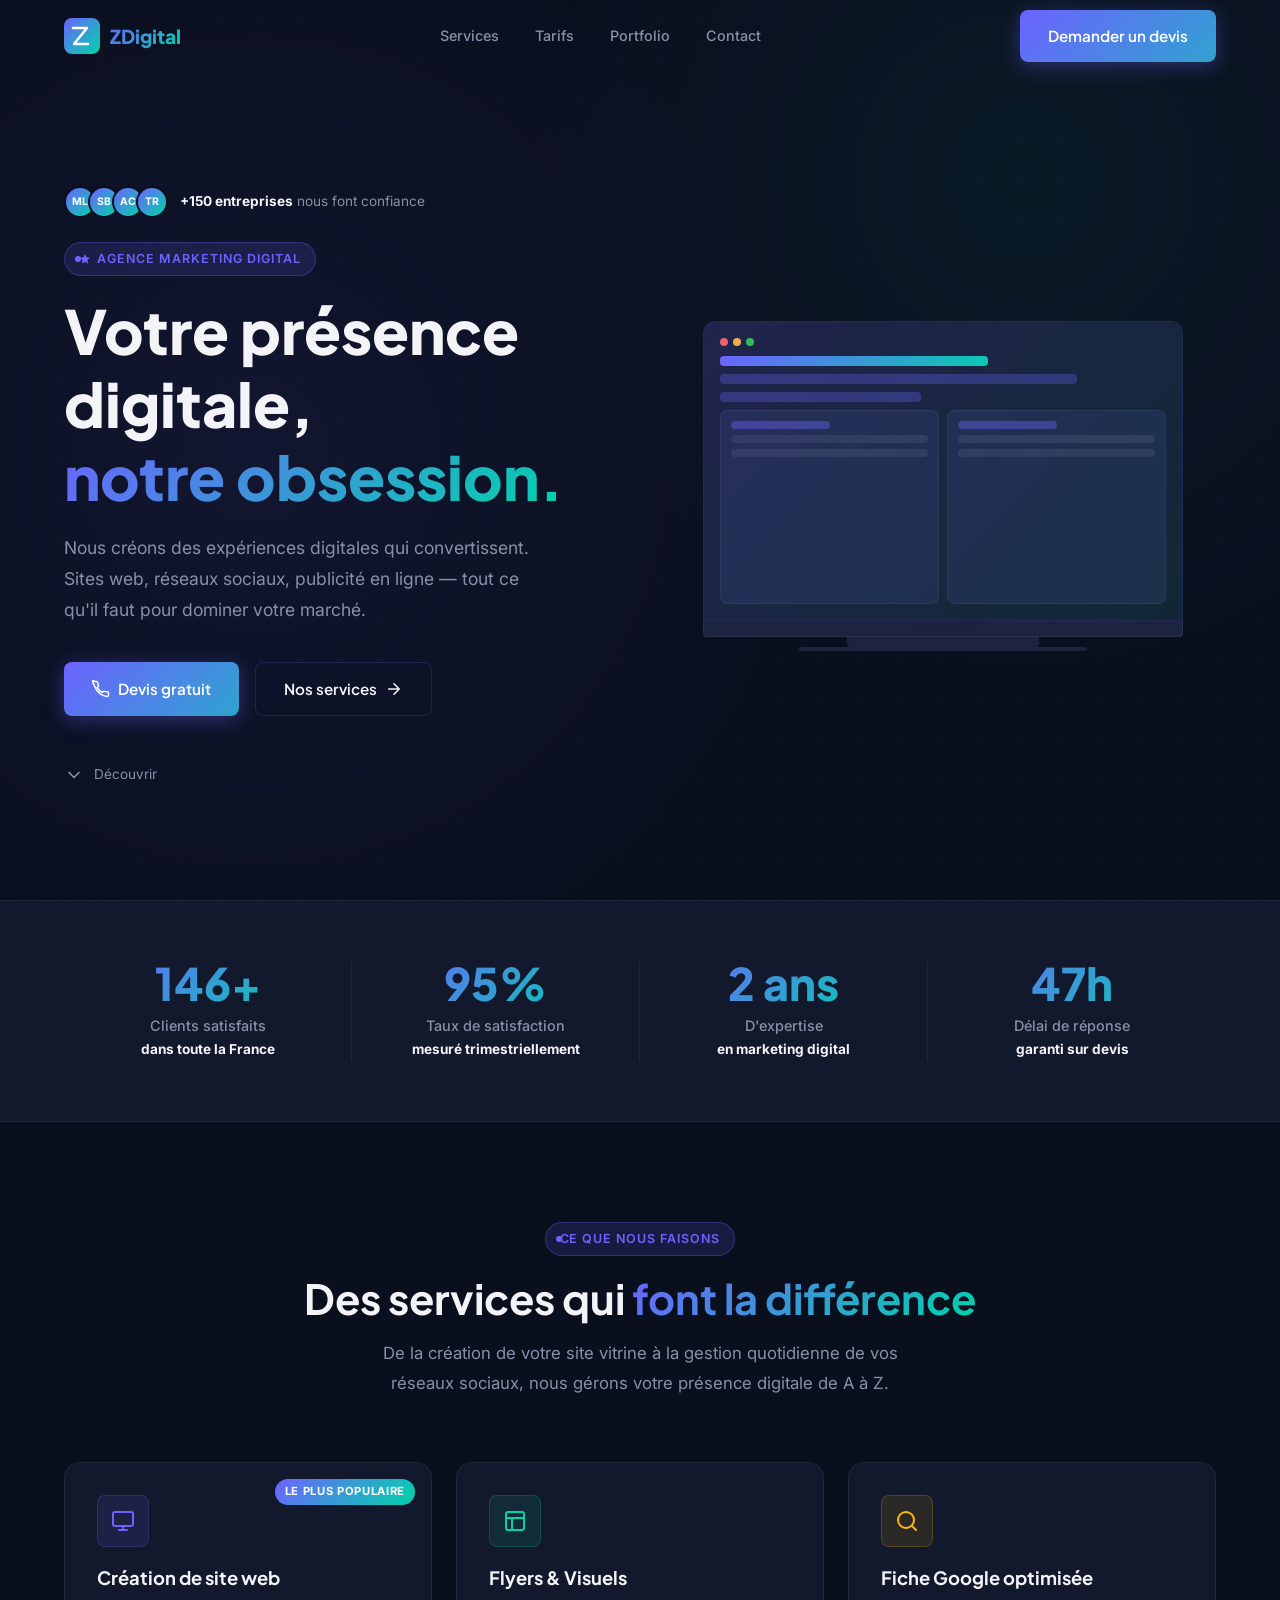
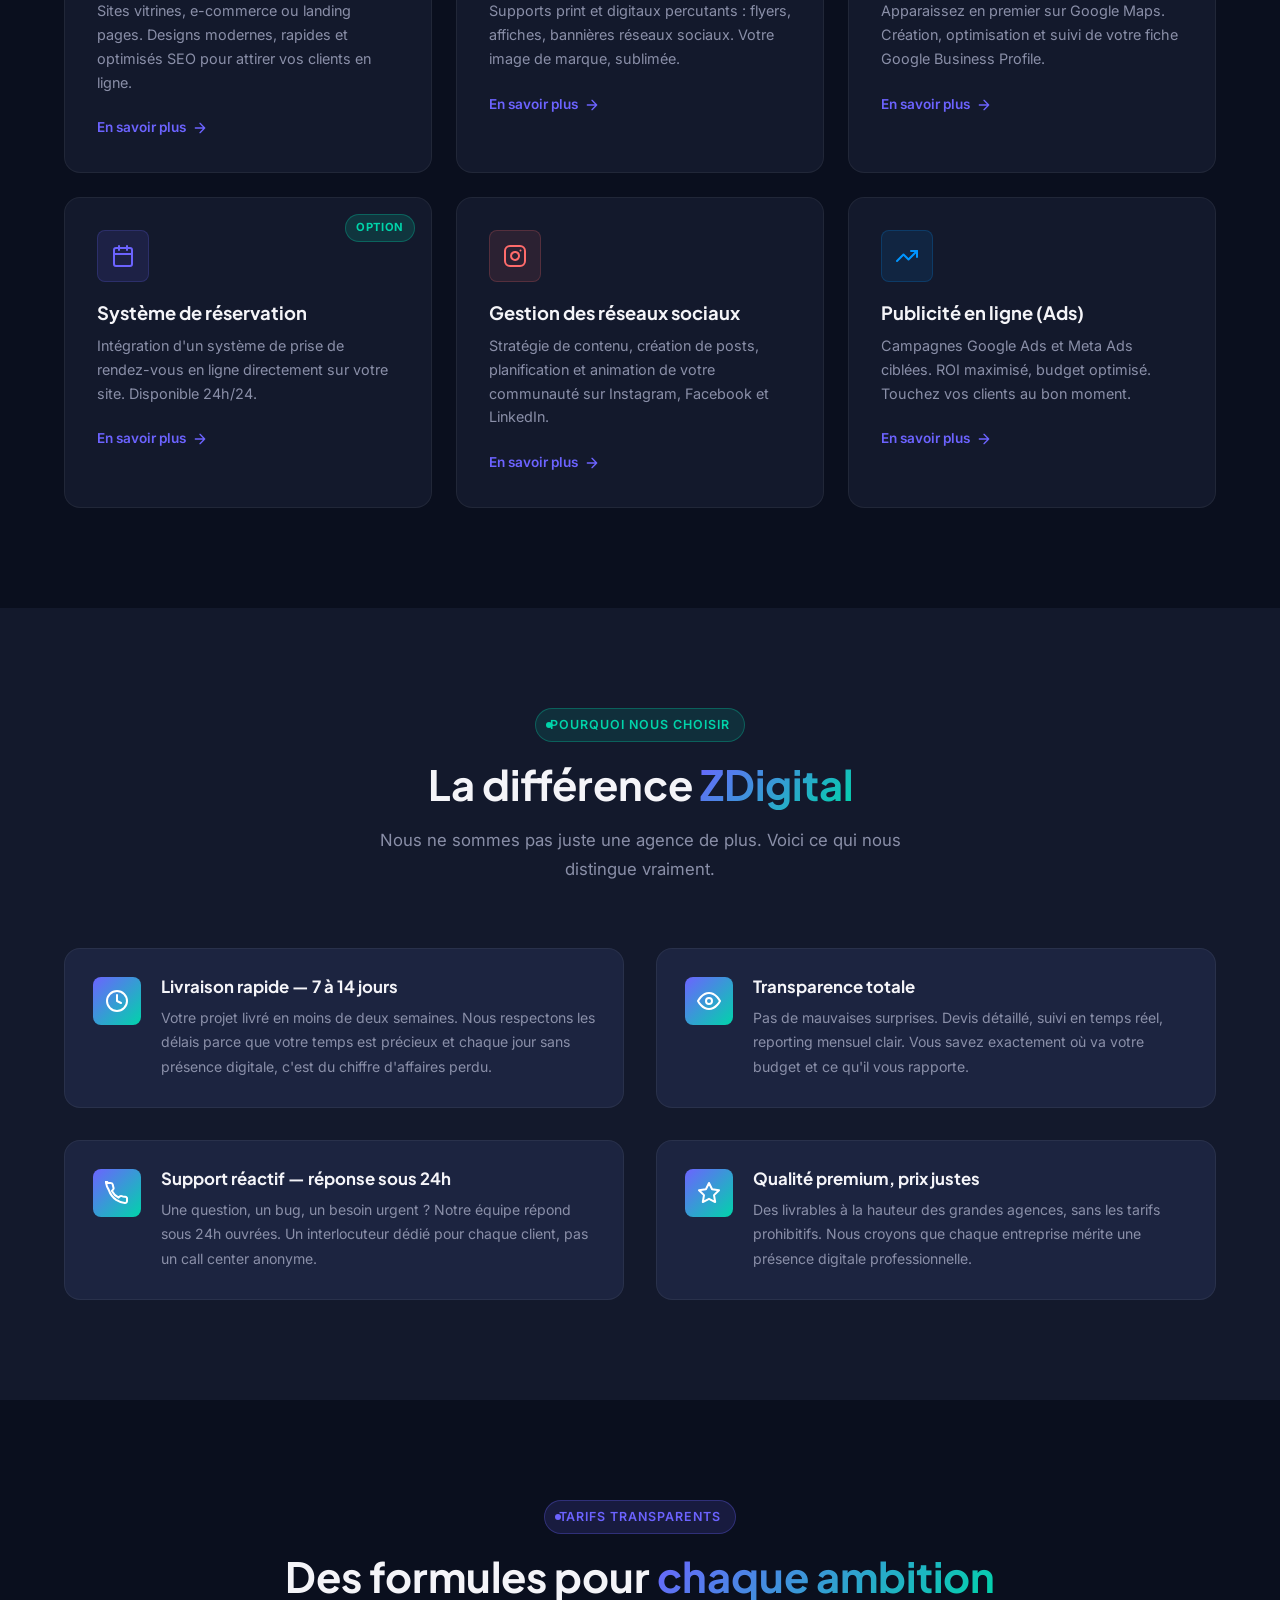
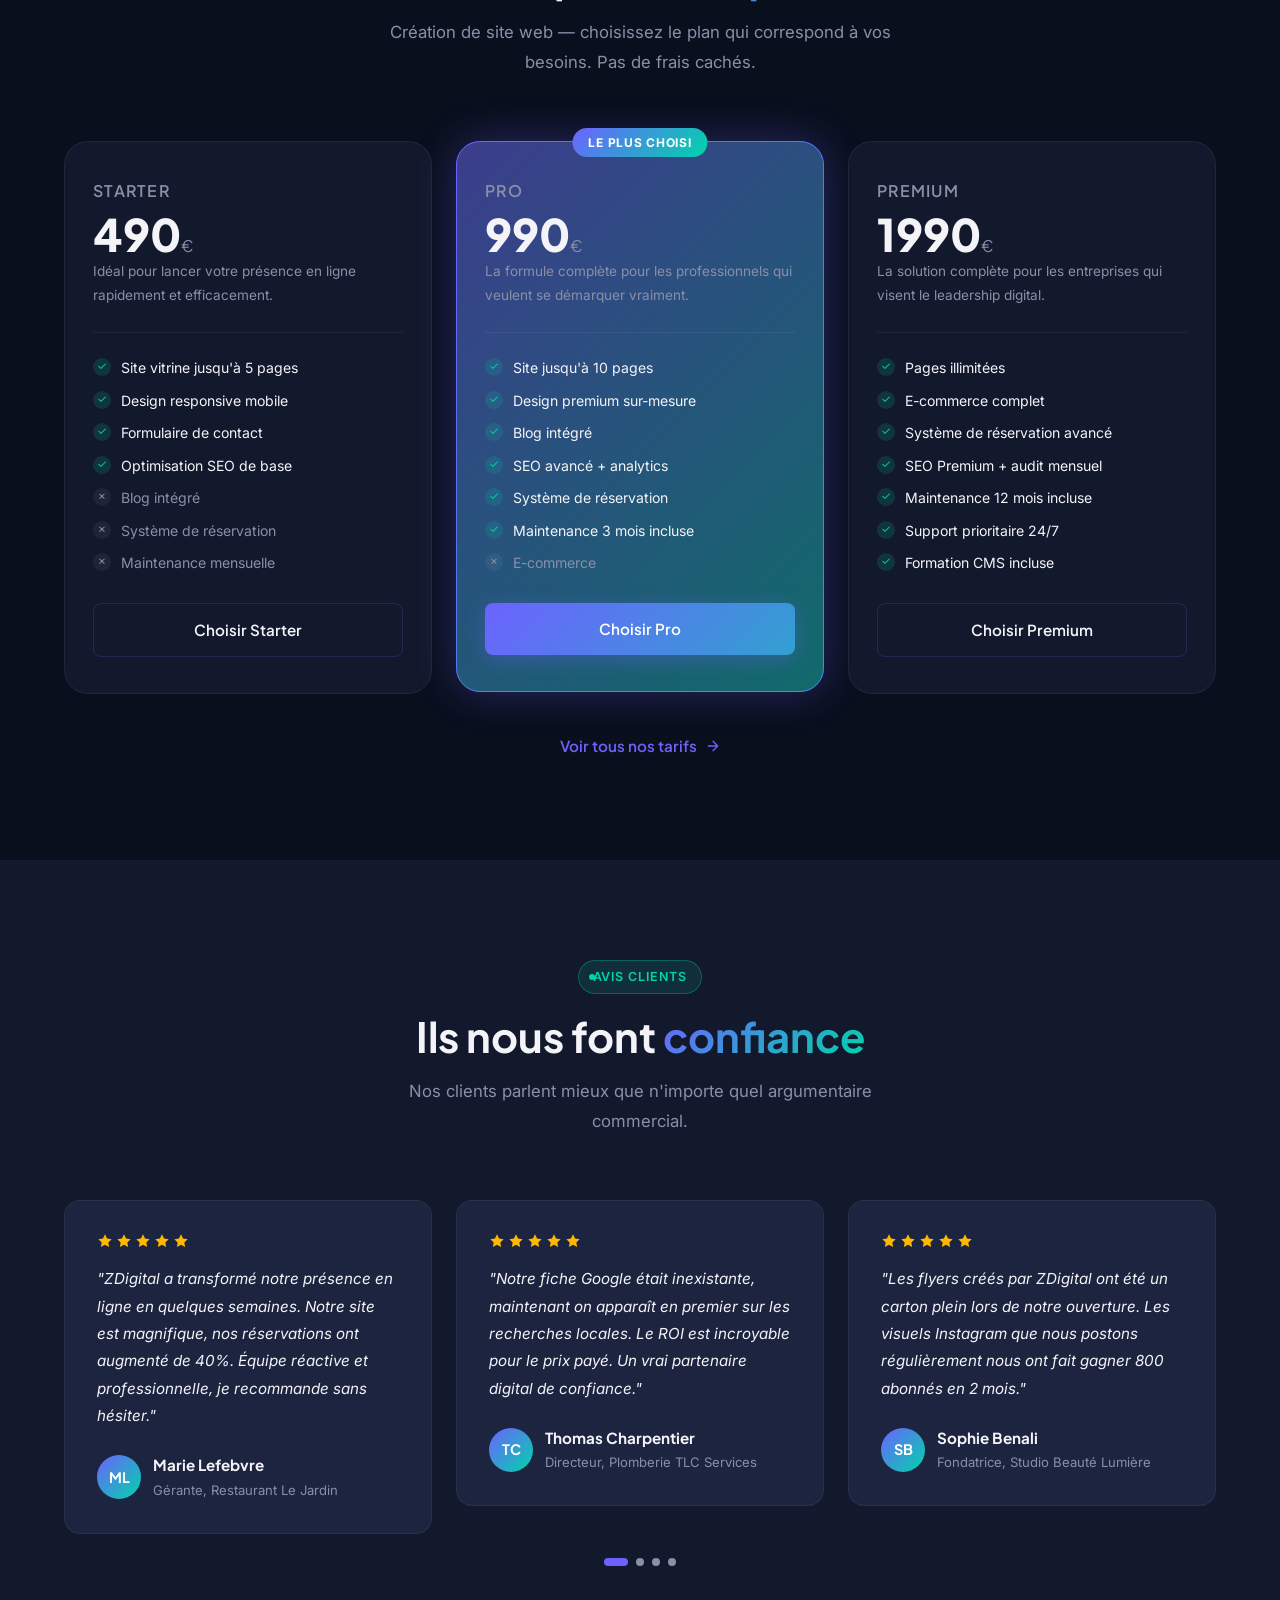
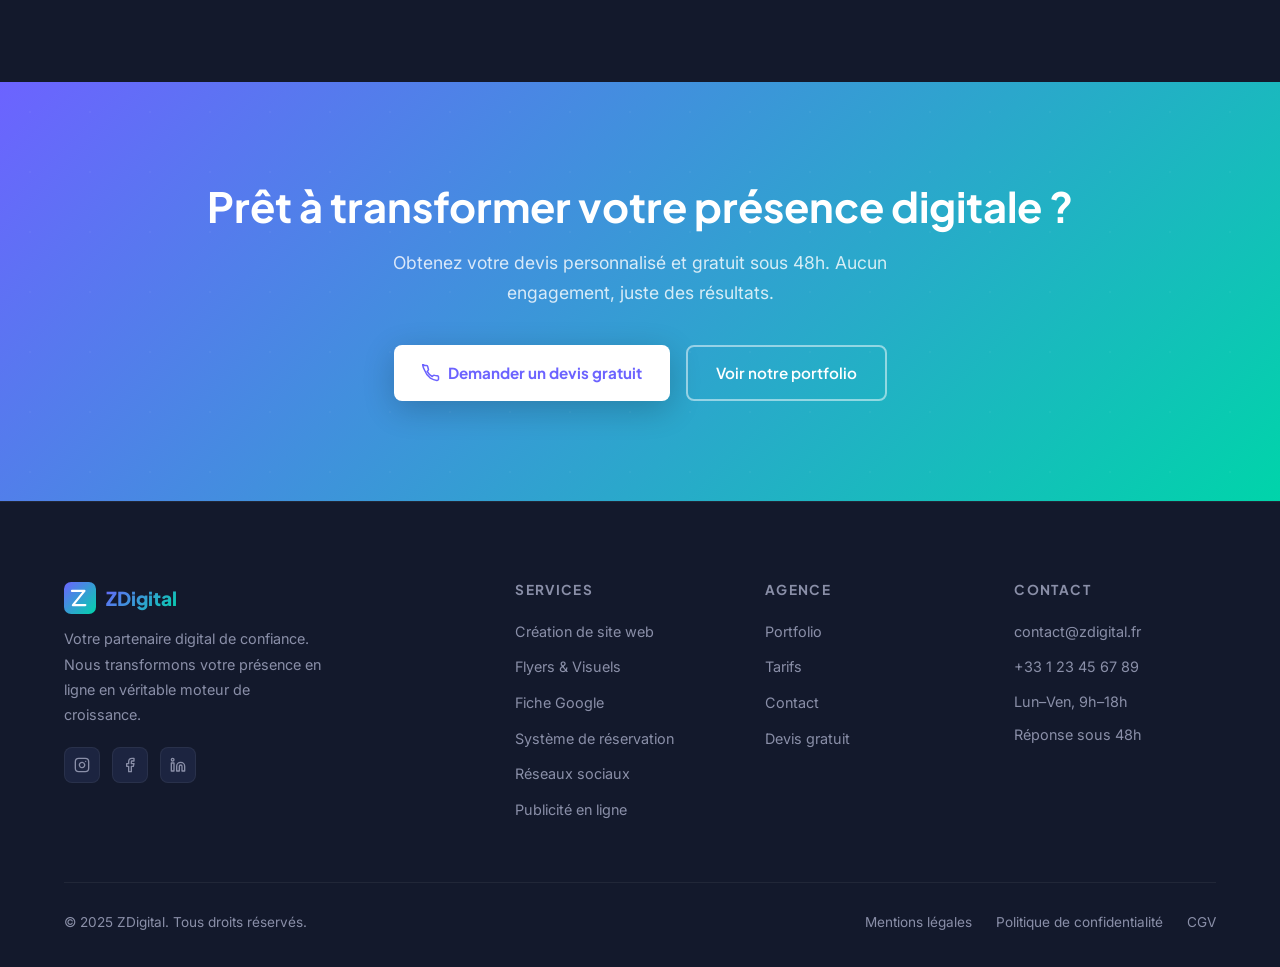
==== index.html @ 38a7fd53 "feat: initial ZDigital website v1.0 Complete 5-page marketing agency website with dark premium tech " ====
<!DOCTYPE html>
<html lang="fr">
<head>
  <meta charset="UTF-8" />
  <meta name="viewport" content="width=device-width, initial-scale=1.0" />
  <title>ZDigital — Agence Marketing Digital | Sites Web, Réseaux Sociaux, Publicité</title>
  <meta name="description" content="ZDigital, agence marketing digital. Création de sites web, gestion des réseaux sociaux, publicité en ligne, fiches Google et visuels. Devis gratuit sous 48h." />
  <meta name="keywords" content="agence marketing digital, création site web, réseaux sociaux, publicité en ligne, fiche Google, flyers" />
  <meta name="author" content="ZDigital" />
  <meta name="robots" content="index, follow" />

  <!-- Open Graph -->
  <meta property="og:type" content="website" />
  <meta property="og:title" content="ZDigital — Agence Marketing Digital" />
  <meta property="og:description" content="Votre présence digitale, notre obsession. Sites web, réseaux sociaux, publicité, fiches Google." />
  <meta property="og:url" content="https://zdigital.fr/" />
  <meta property="og:site_name" content="ZDigital" />
  <meta property="og:image" content="https://zdigital.fr/og-image.png" />

  <!-- Twitter Card -->
  <meta name="twitter:card" content="summary_large_image" />
  <meta name="twitter:title" content="ZDigital — Agence Marketing Digital" />
  <meta name="twitter:description" content="Votre présence digitale, notre obsession. Devis gratuit sous 48h." />
  <meta name="twitter:image" content="https://zdigital.fr/og-image.png" />

  <!-- Canonical -->
  <link rel="canonical" href="https://zdigital.fr/" />

  <!-- Fonts -->
  <link rel="preconnect" href="https://fonts.googleapis.com" />
  <link rel="preconnect" href="https://fonts.gstatic.com" crossorigin />
  <link href="https://fonts.googleapis.com/css2?family=Plus+Jakarta+Sans:wght@400;500;600;700;800&family=Inter:wght@300;400;500;600&display=swap" rel="stylesheet" />

  <!-- CSS -->
  <link rel="stylesheet" href="css/main.css" />
  <link rel="stylesheet" href="css/components.css" />
  <link rel="stylesheet" href="css/animations.css" />

  <!-- AOS -->
  <link rel="stylesheet" href="https://unpkg.com/aos@2.3.4/dist/aos.css" />

  <!-- Swiper -->
  <link rel="stylesheet" href="https://cdn.jsdelivr.net/npm/swiper@11/swiper-bundle.min.css" />

  <!-- Schema.org JSON-LD -->
  <script type="application/ld+json">
  {
    "@context": "https://schema.org",
    "@type": "LocalBusiness",
    "name": "ZDigital",
    "description": "Agence de marketing digital spécialisée dans la création de sites web, la gestion des réseaux sociaux, la publicité en ligne et l'optimisation des fiches Google.",
    "url": "https://zdigital.fr",
    "logo": "https://zdigital.fr/logo.svg",
    "telephone": "+33 1 23 45 67 89",
    "email": "contact@zdigital.fr",
    "address": {
      "@type": "PostalAddress",
      "addressCountry": "FR"
    },
    "sameAs": [
      "https://instagram.com/zdigital",
      "https://linkedin.com/company/zdigital",
      "https://facebook.com/zdigital"
    ],
    "openingHours": "Mo-Fr 09:00-18:00",
    "priceRange": "€€",
    "areaServed": "France",
    "serviceType": [
      "Création de site web",
      "Gestion des réseaux sociaux",
      "Publicité en ligne",
      "Fiche Google",
      "Création de flyers"
    ]
  }
  </script>
</head>
<body>

  <!-- ── SCROLL PROGRESS (injected by JS) ── -->

  <!-- ── NAV ── -->
  <nav class="nav" role="navigation" aria-label="Navigation principale">
    <div class="container">
      <div class="nav__inner">
        <!-- Logo -->
        <a href="index.html" class="nav__logo" aria-label="ZDigital — Accueil">
          <svg width="36" height="36" viewBox="0 0 36 36" fill="none" xmlns="http://www.w3.org/2000/svg" aria-hidden="true">
            <rect width="36" height="36" rx="8" fill="url(#logoGrad)"/>
            <path d="M9 10h14l-13 16h14" stroke="#ffffff" stroke-width="2.5" stroke-linecap="round" stroke-linejoin="round"/>
            <defs>
              <linearGradient id="logoGrad" x1="0" y1="0" x2="36" y2="36" gradientUnits="userSpaceOnUse">
                <stop stop-color="#6C63FF"/>
                <stop offset="1" stop-color="#00D4AA"/>
              </linearGradient>
            </defs>
          </svg>
          <span class="nav__logo-text">ZDigital</span>
        </a>

        <!-- Links -->
        <ul class="nav__links" role="list">
          <li><a href="services.html">Services</a></li>
          <li><a href="tarifs.html">Tarifs</a></li>
          <li><a href="portfolio.html">Portfolio</a></li>
          <li><a href="contact.html">Contact</a></li>
        </ul>

        <!-- CTA + Hamburger -->
        <div class="nav__cta">
          <a href="contact.html" class="btn btn-primary">Demander un devis</a>
        </div>

        <button class="nav__hamburger" aria-label="Menu mobile" aria-expanded="false">
          <span></span>
          <span></span>
          <span></span>
        </button>
      </div>
    </div>
  </nav>

  <!-- Mobile Nav -->
  <div class="nav__mobile" role="navigation" aria-label="Menu mobile">
    <a href="services.html">Services</a>
    <a href="tarifs.html">Tarifs</a>
    <a href="portfolio.html">Portfolio</a>
    <a href="contact.html">Contact</a>
    <a href="contact.html" class="btn btn-primary" style="text-align:center;justify-content:center;">Demander un devis</a>
  </div>

  <!-- ── HERO ── -->
  <section class="hero" aria-label="En-tête principal">
    <div class="hero__grid-bg" aria-hidden="true"></div>
    <div class="hero__dots" aria-hidden="true"></div>

    <div class="container">
      <div class="hero__inner">
        <!-- Content -->
        <div class="hero__content">
          <!-- Social proof -->
          <div class="hero__social-proof" data-aos="fade-up" data-aos-delay="0">
            <div class="hero__avatars" aria-hidden="true">
              <span>ML</span>
              <span>SB</span>
              <span>AC</span>
              <span>TR</span>
            </div>
            <p class="hero__proof-text">
              <strong>+150 entreprises</strong> nous font confiance
            </p>
          </div>

          <div class="tag" data-aos="fade-up" data-aos-delay="50">
            <svg width="12" height="12" viewBox="0 0 24 24" fill="currentColor" aria-hidden="true"><path d="M12 2l3.09 6.26L22 9.27l-5 4.87 1.18 6.88L12 17.77l-6.18 3.25L7 14.14 2 9.27l6.91-1.01L12 2z"/></svg>
            Agence Marketing Digital
          </div>

          <h1 class="hero__title" data-aos="fade-up" data-aos-delay="100">
            Votre présence digitale,<br>
            <span class="gradient-text">notre obsession.</span>
          </h1>

          <p class="hero__sub" data-aos="fade-up" data-aos-delay="150">
            Nous créons des expériences digitales qui convertissent. Sites web, réseaux sociaux, publicité en ligne — tout ce qu'il faut pour dominer votre marché.
          </p>

          <div class="hero__btns" data-aos="fade-up" data-aos-delay="200">
            <a href="contact.html" class="btn btn-primary">
              <svg width="18" height="18" viewBox="0 0 24 24" fill="none" stroke="currentColor" stroke-width="2" stroke-linecap="round" stroke-linejoin="round" aria-hidden="true"><path d="M22 16.92v3a2 2 0 01-2.18 2 19.79 19.79 0 01-8.63-3.07A19.5 19.5 0 013.86 9.11a19.79 19.79 0 01-3.07-8.67A2 2 0 012.77 2h3a2 2 0 012 1.72c.127.96.361 1.903.7 2.81a2 2 0 01-.45 2.11L6.91 9.91a16 16 0 006.72 6.72l1.06-1.06a2 2 0 012.11-.45c.907.339 1.85.573 2.81.7A2 2 0 0122 16.92z"/></svg>
              Devis gratuit
            </a>
            <a href="services.html" class="btn btn-outline">
              Nos services
              <svg width="18" height="18" viewBox="0 0 24 24" fill="none" stroke="currentColor" stroke-width="2" stroke-linecap="round" stroke-linejoin="round" aria-hidden="true"><path d="M5 12h14M12 5l7 7-7 7"/></svg>
            </a>
          </div>

          <div class="hero__scroll" data-aos="fade-up" data-aos-delay="250" aria-hidden="true">
            <svg width="20" height="20" viewBox="0 0 24 24" fill="none" stroke="currentColor" stroke-width="2" stroke-linecap="round" stroke-linejoin="round"><path d="M6 9l6 6 6-6"/></svg>
            <span>Découvrir</span>
          </div>
        </div>

        <!-- Mockup -->
        <div class="hero__mockup" data-aos="fade-left" data-aos-delay="100" aria-hidden="true">
          <div class="laptop">
            <div class="laptop__glow"></div>
            <div class="laptop__screen">
              <div class="laptop__dots-row">
                <div class="laptop__dot"></div>
                <div class="laptop__dot"></div>
                <div class="laptop__dot"></div>
              </div>
              <div class="laptop__content">
                <div class="laptop__bar"></div>
                <div class="laptop__bar"></div>
                <div class="laptop__bar"></div>
                <div class="laptop__cards">
                  <div class="laptop__card">
                    <div class="laptop__card-line"></div>
                    <div class="laptop__card-line"></div>
                    <div class="laptop__card-line"></div>
                  </div>
                  <div class="laptop__card">
                    <div class="laptop__card-line"></div>
                    <div class="laptop__card-line"></div>
                    <div class="laptop__card-line"></div>
                  </div>
                </div>
              </div>
            </div>
            <div class="laptop__base"></div>
            <div class="laptop__stand"></div>
            <div class="laptop__foot"></div>
          </div>
        </div>
      </div>
    </div>
  </section>

  <!-- ── STATS BAR ── -->
  <section class="stats-bar" aria-label="Chiffres clés">
    <div class="container">
      <div class="stats-bar__grid">
        <div class="stat-item" data-aos="fade-up" data-aos-delay="0">
          <div class="stat-item__number" data-count="150" data-suffix="+">0+</div>
          <div class="stat-item__label">
            Clients satisfaits
            <strong>dans toute la France</strong>
          </div>
        </div>
        <div class="stat-item" data-aos="fade-up" data-aos-delay="100">
          <div class="stat-item__number" data-count="98" data-suffix="%">0%</div>
          <div class="stat-item__label">
            Taux de satisfaction
            <strong>mesuré trimestriellement</strong>
          </div>
        </div>
        <div class="stat-item" data-aos="fade-up" data-aos-delay="200">
          <div class="stat-item__number" data-count="3" data-suffix=" ans">0 ans</div>
          <div class="stat-item__label">
            D'expertise
            <strong>en marketing digital</strong>
          </div>
        </div>
        <div class="stat-item" data-aos="fade-up" data-aos-delay="300">
          <div class="stat-item__number" data-count="48" data-suffix="h">0h</div>
          <div class="stat-item__label">
            Délai de réponse
            <strong>garanti sur devis</strong>
          </div>
        </div>
      </div>
    </div>
  </section>

  <!-- ── SERVICES ── -->
  <section class="section" id="services" aria-labelledby="services-heading">
    <div class="container">
      <div class="section-header" data-aos="fade-up">
        <div class="tag">Ce que nous faisons</div>
        <h2 id="services-heading">Des services qui <span class="gradient-text">font la différence</span></h2>
        <p>De la création de votre site vitrine à la gestion quotidienne de vos réseaux sociaux, nous gérons votre présence digitale de A à Z.</p>
      </div>

      <div class="services-grid">
        <!-- Site web -->
        <article class="service-card" data-aos="fade-up" data-aos-delay="0">
          <div class="service-card__badge badge-popular">Le plus populaire</div>
          <div class="service-card__icon">
            <svg width="24" height="24" viewBox="0 0 24 24" fill="none" stroke="currentColor" stroke-width="2" stroke-linecap="round" stroke-linejoin="round" aria-hidden="true"><rect x="2" y="3" width="20" height="14" rx="2"/><path d="M8 21h8M12 17v4"/></svg>
          </div>
          <h3>Création de site web</h3>
          <p>Sites vitrines, e-commerce ou landing pages. Designs modernes, rapides et optimisés SEO pour attirer vos clients en ligne.</p>
          <a href="services.html#site-web" class="service-card__link">
            En savoir plus
            <svg width="16" height="16" viewBox="0 0 24 24" fill="none" stroke="currentColor" stroke-width="2" stroke-linecap="round" stroke-linejoin="round" aria-hidden="true"><path d="M5 12h14M12 5l7 7-7 7"/></svg>
          </a>
        </article>

        <!-- Flyers -->
        <article class="service-card" data-aos="fade-up" data-aos-delay="80">
          <div class="service-card__icon" style="background:rgba(0,212,170,0.1);border-color:rgba(0,212,170,0.2);color:var(--accent-2)">
            <svg width="24" height="24" viewBox="0 0 24 24" fill="none" stroke="currentColor" stroke-width="2" stroke-linecap="round" stroke-linejoin="round" aria-hidden="true"><rect x="3" y="3" width="18" height="18" rx="2"/><path d="M3 9h18M9 21V9"/></svg>
          </div>
          <h3>Flyers &amp; Visuels</h3>
          <p>Supports print et digitaux percutants : flyers, affiches, bannières réseaux sociaux. Votre image de marque, sublimée.</p>
          <a href="services.html#flyers" class="service-card__link">
            En savoir plus
            <svg width="16" height="16" viewBox="0 0 24 24" fill="none" stroke="currentColor" stroke-width="2" stroke-linecap="round" stroke-linejoin="round" aria-hidden="true"><path d="M5 12h14M12 5l7 7-7 7"/></svg>
          </a>
        </article>

        <!-- Fiche Google -->
        <article class="service-card" data-aos="fade-up" data-aos-delay="160">
          <div class="service-card__icon" style="background:rgba(255,184,0,0.1);border-color:rgba(255,184,0,0.2);color:#FFB800">
            <svg width="24" height="24" viewBox="0 0 24 24" fill="none" stroke="currentColor" stroke-width="2" stroke-linecap="round" stroke-linejoin="round" aria-hidden="true"><circle cx="11" cy="11" r="8"/><path d="M21 21l-4.35-4.35"/></svg>
          </div>
          <h3>Fiche Google optimisée</h3>
          <p>Apparaissez en premier sur Google Maps. Création, optimisation et suivi de votre fiche Google Business Profile.</p>
          <a href="services.html#google" class="service-card__link">
            En savoir plus
            <svg width="16" height="16" viewBox="0 0 24 24" fill="none" stroke="currentColor" stroke-width="2" stroke-linecap="round" stroke-linejoin="round" aria-hidden="true"><path d="M5 12h14M12 5l7 7-7 7"/></svg>
          </a>
        </article>

        <!-- Réservation -->
        <article class="service-card" data-aos="fade-up" data-aos-delay="0">
          <div class="service-card__badge badge-option">Option</div>
          <div class="service-card__icon" style="background:rgba(108,99,255,0.12);border-color:rgba(108,99,255,0.2);color:var(--accent)">
            <svg width="24" height="24" viewBox="0 0 24 24" fill="none" stroke="currentColor" stroke-width="2" stroke-linecap="round" stroke-linejoin="round" aria-hidden="true"><rect x="3" y="4" width="18" height="18" rx="2"/><path d="M16 2v4M8 2v4M3 10h18"/></svg>
          </div>
          <h3>Système de réservation</h3>
          <p>Intégration d'un système de prise de rendez-vous en ligne directement sur votre site. Disponible 24h/24.</p>
          <a href="services.html#reservation" class="service-card__link">
            En savoir plus
            <svg width="16" height="16" viewBox="0 0 24 24" fill="none" stroke="currentColor" stroke-width="2" stroke-linecap="round" stroke-linejoin="round" aria-hidden="true"><path d="M5 12h14M12 5l7 7-7 7"/></svg>
          </a>
        </article>

        <!-- Réseaux sociaux -->
        <article class="service-card" data-aos="fade-up" data-aos-delay="80">
          <div class="service-card__icon" style="background:rgba(255,107,107,0.1);border-color:rgba(255,107,107,0.2);color:#FF6B6B">
            <svg width="24" height="24" viewBox="0 0 24 24" fill="none" stroke="currentColor" stroke-width="2" stroke-linecap="round" stroke-linejoin="round" aria-hidden="true"><path d="M17 2H7a5 5 0 00-5 5v10a5 5 0 005 5h10a5 5 0 005-5V7a5 5 0 00-5-5z"/><path d="M16 11.37A4 4 0 1112.63 8 4 4 0 0116 11.37zM17.5 6.5h.01"/></svg>
          </div>
          <h3>Gestion des réseaux sociaux</h3>
          <p>Stratégie de contenu, création de posts, planification et animation de votre communauté sur Instagram, Facebook et LinkedIn.</p>
          <a href="services.html#reseaux" class="service-card__link">
            En savoir plus
            <svg width="16" height="16" viewBox="0 0 24 24" fill="none" stroke="currentColor" stroke-width="2" stroke-linecap="round" stroke-linejoin="round" aria-hidden="true"><path d="M5 12h14M12 5l7 7-7 7"/></svg>
          </a>
        </article>

        <!-- Publicité -->
        <article class="service-card" data-aos="fade-up" data-aos-delay="160">
          <div class="service-card__icon" style="background:rgba(0,149,255,0.1);border-color:rgba(0,149,255,0.2);color:#0095FF">
            <svg width="24" height="24" viewBox="0 0 24 24" fill="none" stroke="currentColor" stroke-width="2" stroke-linecap="round" stroke-linejoin="round" aria-hidden="true"><polyline points="22 7 13.5 15.5 8.5 10.5 2 17"/><polyline points="16 7 22 7 22 13"/></svg>
          </div>
          <h3>Publicité en ligne (Ads)</h3>
          <p>Campagnes Google Ads et Meta Ads ciblées. ROI maximisé, budget optimisé. Touchez vos clients au bon moment.</p>
          <a href="services.html#ads" class="service-card__link">
            En savoir plus
            <svg width="16" height="16" viewBox="0 0 24 24" fill="none" stroke="currentColor" stroke-width="2" stroke-linecap="round" stroke-linejoin="round" aria-hidden="true"><path d="M5 12h14M12 5l7 7-7 7"/></svg>
          </a>
        </article>
      </div>
    </div>
  </section>

  <!-- ── WHY US ── -->
  <section class="section why-us" aria-labelledby="whyus-heading">
    <div class="container">
      <div class="section-header" data-aos="fade-up">
        <div class="tag tag-turquoise">Pourquoi nous choisir</div>
        <h2 id="whyus-heading">La différence <span class="gradient-text">ZDigital</span></h2>
        <p>Nous ne sommes pas juste une agence de plus. Voici ce qui nous distingue vraiment.</p>
      </div>

      <div class="why-us__grid">
        <div class="why-card" data-aos="fade-up" data-aos-delay="0">
          <div class="why-card__icon">
            <svg width="24" height="24" viewBox="0 0 24 24" fill="none" stroke="currentColor" stroke-width="2" stroke-linecap="round" stroke-linejoin="round" aria-hidden="true"><circle cx="12" cy="12" r="10"/><polyline points="12 6 12 12 16 14"/></svg>
          </div>
          <div class="why-card__text">
            <h4>Livraison rapide — 7 à 14 jours</h4>
            <p>Votre projet livré en moins de deux semaines. Nous respectons les délais parce que votre temps est précieux et chaque jour sans présence digitale, c'est du chiffre d'affaires perdu.</p>
          </div>
        </div>

        <div class="why-card" data-aos="fade-up" data-aos-delay="100">
          <div class="why-card__icon">
            <svg width="24" height="24" viewBox="0 0 24 24" fill="none" stroke="currentColor" stroke-width="2" stroke-linecap="round" stroke-linejoin="round" aria-hidden="true"><path d="M1 12s4-8 11-8 11 8 11 8-4 8-11 8-11-8-11-8z"/><circle cx="12" cy="12" r="3"/></svg>
          </div>
          <div class="why-card__text">
            <h4>Transparence totale</h4>
            <p>Pas de mauvaises surprises. Devis détaillé, suivi en temps réel, reporting mensuel clair. Vous savez exactement où va votre budget et ce qu'il vous rapporte.</p>
          </div>
        </div>

        <div class="why-card" data-aos="fade-up" data-aos-delay="200">
          <div class="why-card__icon">
            <svg width="24" height="24" viewBox="0 0 24 24" fill="none" stroke="currentColor" stroke-width="2" stroke-linecap="round" stroke-linejoin="round" aria-hidden="true"><path d="M22 16.92v3a2 2 0 01-2.18 2 19.79 19.79 0 01-8.63-3.07A19.5 19.5 0 013.86 9.11a19.79 19.79 0 01-3.07-8.67A2 2 0 012.77 2h3a2 2 0 012 1.72c.127.96.361 1.903.7 2.81a2 2 0 01-.45 2.11L6.91 9.91a16 16 0 006.72 6.72l1.06-1.06a2 2 0 012.11-.45c.907.339 1.85.573 2.81.7A2 2 0 0122 16.92z"/></svg>
          </div>
          <div class="why-card__text">
            <h4>Support réactif — réponse sous 24h</h4>
            <p>Une question, un bug, un besoin urgent ? Notre équipe répond sous 24h ouvrées. Un interlocuteur dédié pour chaque client, pas un call center anonyme.</p>
          </div>
        </div>

        <div class="why-card" data-aos="fade-up" data-aos-delay="300">
          <div class="why-card__icon">
            <svg width="24" height="24" viewBox="0 0 24 24" fill="none" stroke="currentColor" stroke-width="2" stroke-linecap="round" stroke-linejoin="round" aria-hidden="true"><path d="M12 2l3.09 6.26L22 9.27l-5 4.87 1.18 6.88L12 17.77l-6.18 3.25L7 14.14 2 9.27l6.91-1.01L12 2z"/></svg>
          </div>
          <div class="why-card__text">
            <h4>Qualité premium, prix justes</h4>
            <p>Des livrables à la hauteur des grandes agences, sans les tarifs prohibitifs. Nous croyons que chaque entreprise mérite une présence digitale professionnelle.</p>
          </div>
        </div>
      </div>
    </div>
  </section>

  <!-- ── PRICING TEASER ── -->
  <section class="section" id="tarifs" aria-labelledby="pricing-heading">
    <div class="container">
      <div class="section-header" data-aos="fade-up">
        <div class="tag">Tarifs transparents</div>
        <h2 id="pricing-heading">Des formules pour <span class="gradient-text">chaque ambition</span></h2>
        <p>Création de site web — choisissez le plan qui correspond à vos besoins. Pas de frais cachés.</p>
      </div>

      <div class="pricing-grid">
        <!-- Starter -->
        <div class="plan-card" data-aos="fade-up" data-aos-delay="0">
          <div class="plan-card__name">Starter</div>
          <div class="plan-card__price">490<span>€</span></div>
          <p class="plan-card__desc">Idéal pour lancer votre présence en ligne rapidement et efficacement.</p>
          <ul class="plan-features">
            <li class="plan-feature plan-feature--yes">
              <span class="plan-feature__icon">✓</span>
              Site vitrine jusqu'à 5 pages
            </li>
            <li class="plan-feature plan-feature--yes">
              <span class="plan-feature__icon">✓</span>
              Design responsive mobile
            </li>
            <li class="plan-feature plan-feature--yes">
              <span class="plan-feature__icon">✓</span>
              Formulaire de contact
            </li>
            <li class="plan-feature plan-feature--yes">
              <span class="plan-feature__icon">✓</span>
              Optimisation SEO de base
            </li>
            <li class="plan-feature plan-feature--no">
              <span class="plan-feature__icon">✗</span>
              Blog intégré
            </li>
            <li class="plan-feature plan-feature--no">
              <span class="plan-feature__icon">✗</span>
              Système de réservation
            </li>
            <li class="plan-feature plan-feature--no">
              <span class="plan-feature__icon">✗</span>
              Maintenance mensuelle
            </li>
          </ul>
          <a href="contact.html?plan=starter" class="btn btn-outline">Choisir Starter</a>
        </div>

        <!-- Pro -->
        <div class="plan-card plan-card--featured" data-aos="fade-up" data-aos-delay="100">
          <div class="plan-badge">Le plus choisi</div>
          <div class="plan-card__name">Pro</div>
          <div class="plan-card__price">990<span>€</span></div>
          <p class="plan-card__desc">La formule complète pour les professionnels qui veulent se démarquer vraiment.</p>
          <ul class="plan-features">
            <li class="plan-feature plan-feature--yes">
              <span class="plan-feature__icon">✓</span>
              Site jusqu'à 10 pages
            </li>
            <li class="plan-feature plan-feature--yes">
              <span class="plan-feature__icon">✓</span>
              Design premium sur-mesure
            </li>
            <li class="plan-feature plan-feature--yes">
              <span class="plan-feature__icon">✓</span>
              Blog intégré
            </li>
            <li class="plan-feature plan-feature--yes">
              <span class="plan-feature__icon">✓</span>
              SEO avancé + analytics
            </li>
            <li class="plan-feature plan-feature--yes">
              <span class="plan-feature__icon">✓</span>
              Système de réservation
            </li>
            <li class="plan-feature plan-feature--yes">
              <span class="plan-feature__icon">✓</span>
              Maintenance 3 mois incluse
            </li>
            <li class="plan-feature plan-feature--no">
              <span class="plan-feature__icon">✗</span>
              E-commerce
            </li>
          </ul>
          <a href="contact.html?plan=pro" class="btn btn-primary">Choisir Pro</a>
        </div>

        <!-- Premium -->
        <div class="plan-card" data-aos="fade-up" data-aos-delay="200">
          <div class="plan-card__name">Premium</div>
          <div class="plan-card__price">1990<span>€</span></div>
          <p class="plan-card__desc">La solution complète pour les entreprises qui visent le leadership digital.</p>
          <ul class="plan-features">
            <li class="plan-feature plan-feature--yes">
              <span class="plan-feature__icon">✓</span>
              Pages illimitées
            </li>
            <li class="plan-feature plan-feature--yes">
              <span class="plan-feature__icon">✓</span>
              E-commerce complet
            </li>
            <li class="plan-feature plan-feature--yes">
              <span class="plan-feature__icon">✓</span>
              Système de réservation avancé
            </li>
            <li class="plan-feature plan-feature--yes">
              <span class="plan-feature__icon">✓</span>
              SEO Premium + audit mensuel
            </li>
            <li class="plan-feature plan-feature--yes">
              <span class="plan-feature__icon">✓</span>
              Maintenance 12 mois incluse
            </li>
            <li class="plan-feature plan-feature--yes">
              <span class="plan-feature__icon">✓</span>
              Support prioritaire 24/7
            </li>
            <li class="plan-feature plan-feature--yes">
              <span class="plan-feature__icon">✓</span>
              Formation CMS incluse
            </li>
          </ul>
          <a href="contact.html?plan=premium" class="btn btn-outline">Choisir Premium</a>
        </div>
      </div>

      <div style="text-align:center;margin-top:40px;" data-aos="fade-up">
        <a href="tarifs.html" class="btn btn-ghost">
          Voir tous nos tarifs
          <svg width="16" height="16" viewBox="0 0 24 24" fill="none" stroke="currentColor" stroke-width="2" stroke-linecap="round" stroke-linejoin="round" aria-hidden="true"><path d="M5 12h14M12 5l7 7-7 7"/></svg>
        </a>
      </div>
    </div>
  </section>

  <!-- ── TESTIMONIALS ── -->
  <section class="section testimonials" aria-labelledby="testimonials-heading">
    <div class="container">
      <div class="section-header" data-aos="fade-up">
        <div class="tag tag-turquoise">Avis clients</div>
        <h2 id="testimonials-heading">Ils nous font <span class="gradient-text">confiance</span></h2>
        <p>Nos clients parlent mieux que n'importe quel argumentaire commercial.</p>
      </div>

      <div class="swiper testimonials-swiper" data-aos="fade-up" data-aos-delay="100">
        <div class="swiper-wrapper">

          <div class="swiper-slide">
            <div class="testimonial-card">
              <div class="testimonial-card__stars" aria-label="5 étoiles">
                <svg width="16" height="16" viewBox="0 0 24 24" fill="currentColor" aria-hidden="true"><path d="M12 2l3.09 6.26L22 9.27l-5 4.87 1.18 6.88L12 17.77l-6.18 3.25L7 14.14 2 9.27l6.91-1.01L12 2z"/></svg>
                <svg width="16" height="16" viewBox="0 0 24 24" fill="currentColor" aria-hidden="true"><path d="M12 2l3.09 6.26L22 9.27l-5 4.87 1.18 6.88L12 17.77l-6.18 3.25L7 14.14 2 9.27l6.91-1.01L12 2z"/></svg>
                <svg width="16" height="16" viewBox="0 0 24 24" fill="currentColor" aria-hidden="true"><path d="M12 2l3.09 6.26L22 9.27l-5 4.87 1.18 6.88L12 17.77l-6.18 3.25L7 14.14 2 9.27l6.91-1.01L12 2z"/></svg>
                <svg width="16" height="16" viewBox="0 0 24 24" fill="currentColor" aria-hidden="true"><path d="M12 2l3.09 6.26L22 9.27l-5 4.87 1.18 6.88L12 17.77l-6.18 3.25L7 14.14 2 9.27l6.91-1.01L12 2z"/></svg>
                <svg width="16" height="16" viewBox="0 0 24 24" fill="currentColor" aria-hidden="true"><path d="M12 2l3.09 6.26L22 9.27l-5 4.87 1.18 6.88L12 17.77l-6.18 3.25L7 14.14 2 9.27l6.91-1.01L12 2z"/></svg>
              </div>
              <p class="testimonial-card__text">"ZDigital a transformé notre présence en ligne en quelques semaines. Notre site est magnifique, nos réservations ont augmenté de 40%. Équipe réactive et professionnelle, je recommande sans hésiter."</p>
              <div class="testimonial-card__author">
                <div class="testimonial-card__avatar" aria-hidden="true">ML</div>
                <div class="testimonial-card__info">
                  <div class="testimonial-card__name">Marie Lefebvre</div>
                  <div class="testimonial-card__role">Gérante, Restaurant Le Jardin</div>
                </div>
              </div>
            </div>
          </div>

          <div class="swiper-slide">
            <div class="testimonial-card">
              <div class="testimonial-card__stars" aria-label="5 étoiles">
                <svg width="16" height="16" viewBox="0 0 24 24" fill="currentColor" aria-hidden="true"><path d="M12 2l3.09 6.26L22 9.27l-5 4.87 1.18 6.88L12 17.77l-6.18 3.25L7 14.14 2 9.27l6.91-1.01L12 2z"/></svg>
                <svg width="16" height="16" viewBox="0 0 24 24" fill="currentColor" aria-hidden="true"><path d="M12 2l3.09 6.26L22 9.27l-5 4.87 1.18 6.88L12 17.77l-6.18 3.25L7 14.14 2 9.27l6.91-1.01L12 2z"/></svg>
                <svg width="16" height="16" viewBox="0 0 24 24" fill="currentColor" aria-hidden="true"><path d="M12 2l3.09 6.26L22 9.27l-5 4.87 1.18 6.88L12 17.77l-6.18 3.25L7 14.14 2 9.27l6.91-1.01L12 2z"/></svg>
                <svg width="16" height="16" viewBox="0 0 24 24" fill="currentColor" aria-hidden="true"><path d="M12 2l3.09 6.26L22 9.27l-5 4.87 1.18 6.88L12 17.77l-6.18 3.25L7 14.14 2 9.27l6.91-1.01L12 2z"/></svg>
                <svg width="16" height="16" viewBox="0 0 24 24" fill="currentColor" aria-hidden="true"><path d="M12 2l3.09 6.26L22 9.27l-5 4.87 1.18 6.88L12 17.77l-6.18 3.25L7 14.14 2 9.27l6.91-1.01L12 2z"/></svg>
              </div>
              <p class="testimonial-card__text">"Notre fiche Google était inexistante, maintenant on apparaît en premier sur les recherches locales. Le ROI est incroyable pour le prix payé. Un vrai partenaire digital de confiance."</p>
              <div class="testimonial-card__author">
                <div class="testimonial-card__avatar" aria-hidden="true">TC</div>
                <div class="testimonial-card__info">
                  <div class="testimonial-card__name">Thomas Charpentier</div>
                  <div class="testimonial-card__role">Directeur, Plomberie TLC Services</div>
                </div>
              </div>
            </div>
          </div>

          <div class="swiper-slide">
            <div class="testimonial-card">
              <div class="testimonial-card__stars" aria-label="5 étoiles">
                <svg width="16" height="16" viewBox="0 0 24 24" fill="currentColor" aria-hidden="true"><path d="M12 2l3.09 6.26L22 9.27l-5 4.87 1.18 6.88L12 17.77l-6.18 3.25L7 14.14 2 9.27l6.91-1.01L12 2z"/></svg>
                <svg width="16" height="16" viewBox="0 0 24 24" fill="currentColor" aria-hidden="true"><path d="M12 2l3.09 6.26L22 9.27l-5 4.87 1.18 6.88L12 17.77l-6.18 3.25L7 14.14 2 9.27l6.91-1.01L12 2z"/></svg>
                <svg width="16" height="16" viewBox="0 0 24 24" fill="currentColor" aria-hidden="true"><path d="M12 2l3.09 6.26L22 9.27l-5 4.87 1.18 6.88L12 17.77l-6.18 3.25L7 14.14 2 9.27l6.91-1.01L12 2z"/></svg>
                <svg width="16" height="16" viewBox="0 0 24 24" fill="currentColor" aria-hidden="true"><path d="M12 2l3.09 6.26L22 9.27l-5 4.87 1.18 6.88L12 17.77l-6.18 3.25L7 14.14 2 9.27l6.91-1.01L12 2z"/></svg>
                <svg width="16" height="16" viewBox="0 0 24 24" fill="currentColor" aria-hidden="true"><path d="M12 2l3.09 6.26L22 9.27l-5 4.87 1.18 6.88L12 17.77l-6.18 3.25L7 14.14 2 9.27l6.91-1.01L12 2z"/></svg>
              </div>
              <p class="testimonial-card__text">"Les flyers créés par ZDigital ont été un carton plein lors de notre ouverture. Les visuels Instagram que nous postons régulièrement nous ont fait gagner 800 abonnés en 2 mois."</p>
              <div class="testimonial-card__author">
                <div class="testimonial-card__avatar" aria-hidden="true">SB</div>
                <div class="testimonial-card__info">
                  <div class="testimonial-card__name">Sophie Benali</div>
                  <div class="testimonial-card__role">Fondatrice, Studio Beauté Lumière</div>
                </div>
              </div>
            </div>
          </div>

          <div class="swiper-slide">
            <div class="testimonial-card">
              <div class="testimonial-card__stars" aria-label="5 étoiles">
                <svg width="16" height="16" viewBox="0 0 24 24" fill="currentColor" aria-hidden="true"><path d="M12 2l3.09 6.26L22 9.27l-5 4.87 1.18 6.88L12 17.77l-6.18 3.25L7 14.14 2 9.27l6.91-1.01L12 2z"/></svg>
                <svg width="16" height="16" viewBox="0 0 24 24" fill="currentColor" aria-hidden="true"><path d="M12 2l3.09 6.26L22 9.27l-5 4.87 1.18 6.88L12 17.77l-6.18 3.25L7 14.14 2 9.27l6.91-1.01L12 2z"/></svg>
                <svg width="16" height="16" viewBox="0 0 24 24" fill="currentColor" aria-hidden="true"><path d="M12 2l3.09 6.26L22 9.27l-5 4.87 1.18 6.88L12 17.77l-6.18 3.25L7 14.14 2 9.27l6.91-1.01L12 2z"/></svg>
                <svg width="16" height="16" viewBox="0 0 24 24" fill="currentColor" aria-hidden="true"><path d="M12 2l3.09 6.26L22 9.27l-5 4.87 1.18 6.88L12 17.77l-6.18 3.25L7 14.14 2 9.27l6.91-1.01L12 2z"/></svg>
                <svg width="16" height="16" viewBox="0 0 24 24" fill="currentColor" aria-hidden="true"><path d="M12 2l3.09 6.26L22 9.27l-5 4.87 1.18 6.88L12 17.77l-6.18 3.25L7 14.14 2 9.27l6.91-1.01L12 2z"/></svg>
              </div>
              <p class="testimonial-card__text">"La campagne Google Ads gérée par ZDigital nous a généré 3x plus de leads qu'auparavant, pour le même budget. Leur expertise en ciblage est remarquable. Je n'aurais pas pu faire ça seul."</p>
              <div class="testimonial-card__author">
                <div class="testimonial-card__avatar" aria-hidden="true">AR</div>
                <div class="testimonial-card__info">
                  <div class="testimonial-card__name">Antoine Rousseau</div>
                  <div class="testimonial-card__role">CEO, AgriTech Solutions</div>
                </div>
              </div>
            </div>
          </div>

        </div>
        <div class="swiper-pagination"></div>
      </div>
    </div>
  </section>

  <!-- ── CTA SECTION ── -->
  <section class="cta-section" aria-label="Appel à l'action">
    <div class="container">
      <div data-aos="fade-up">
        <h2>Prêt à transformer votre présence digitale ?</h2>
        <p>Obtenez votre devis personnalisé et gratuit sous 48h. Aucun engagement, juste des résultats.</p>
        <div class="cta-btns">
          <a href="contact.html" class="btn btn-cta-white">
            <svg width="18" height="18" viewBox="0 0 24 24" fill="none" stroke="currentColor" stroke-width="2" stroke-linecap="round" stroke-linejoin="round" aria-hidden="true"><path d="M22 16.92v3a2 2 0 01-2.18 2 19.79 19.79 0 01-8.63-3.07A19.5 19.5 0 013.86 9.11a19.79 19.79 0 01-3.07-8.67A2 2 0 012.77 2h3a2 2 0 012 1.72c.127.96.361 1.903.7 2.81a2 2 0 01-.45 2.11L6.91 9.91a16 16 0 006.72 6.72l1.06-1.06a2 2 0 012.11-.45c.907.339 1.85.573 2.81.7A2 2 0 0122 16.92z"/></svg>
            Demander un devis gratuit
          </a>
          <a href="portfolio.html" class="btn btn-cta-outline">Voir notre portfolio</a>
        </div>
      </div>
    </div>
  </section>

  <!-- ── FOOTER ── -->
  <footer class="footer" aria-label="Pied de page">
    <div class="container">
      <div class="footer__grid">
        <!-- Brand -->
        <div class="footer__brand">
          <a href="index.html" class="nav__logo" aria-label="ZDigital">
            <svg width="32" height="32" viewBox="0 0 36 36" fill="none" xmlns="http://www.w3.org/2000/svg" aria-hidden="true">
              <rect width="36" height="36" rx="8" fill="url(#footerLogoGrad)"/>
              <path d="M9 10h14l-13 16h14" stroke="#ffffff" stroke-width="2.5" stroke-linecap="round" stroke-linejoin="round"/>
              <defs>
                <linearGradient id="footerLogoGrad" x1="0" y1="0" x2="36" y2="36" gradientUnits="userSpaceOnUse">
                  <stop stop-color="#6C63FF"/>
                  <stop offset="1" stop-color="#00D4AA"/>
                </linearGradient>
              </defs>
            </svg>
            <span class="nav__logo-text">ZDigital</span>
          </a>
          <p>Votre partenaire digital de confiance. Nous transformons votre présence en ligne en véritable moteur de croissance.</p>
          <div class="footer__socials">
            <a href="https://instagram.com/zdigital" class="footer__social" aria-label="Instagram" target="_blank" rel="noopener noreferrer">
              <svg width="16" height="16" viewBox="0 0 24 24" fill="none" stroke="currentColor" stroke-width="2" stroke-linecap="round" stroke-linejoin="round" aria-hidden="true"><path d="M17 2H7a5 5 0 00-5 5v10a5 5 0 005 5h10a5 5 0 005-5V7a5 5 0 00-5-5z"/><path d="M16 11.37A4 4 0 1112.63 8 4 4 0 0116 11.37zM17.5 6.5h.01"/></svg>
            </a>
            <a href="https://facebook.com/zdigital" class="footer__social" aria-label="Facebook" target="_blank" rel="noopener noreferrer">
              <svg width="16" height="16" viewBox="0 0 24 24" fill="none" stroke="currentColor" stroke-width="2" stroke-linecap="round" stroke-linejoin="round" aria-hidden="true"><path d="M18 2h-3a5 5 0 00-5 5v3H7v4h3v8h4v-8h3l1-4h-4V7a1 1 0 011-1h3z"/></svg>
            </a>
            <a href="https://linkedin.com/company/zdigital" class="footer__social" aria-label="LinkedIn" target="_blank" rel="noopener noreferrer">
              <svg width="16" height="16" viewBox="0 0 24 24" fill="none" stroke="currentColor" stroke-width="2" stroke-linecap="round" stroke-linejoin="round" aria-hidden="true"><path d="M16 8a6 6 0 016 6v7h-4v-7a2 2 0 00-2-2 2 2 0 00-2 2v7h-4v-7a6 6 0 016-6z"/><rect x="2" y="9" width="4" height="12"/><circle cx="4" cy="4" r="2"/></svg>
            </a>
          </div>
        </div>

        <!-- Services -->
        <div class="footer__col">
          <h5>Services</h5>
          <ul>
            <li><a href="services.html#site-web">Création de site web</a></li>
            <li><a href="services.html#flyers">Flyers &amp; Visuels</a></li>
            <li><a href="services.html#google">Fiche Google</a></li>
            <li><a href="services.html#reservation">Système de réservation</a></li>
            <li><a href="services.html#reseaux">Réseaux sociaux</a></li>
            <li><a href="services.html#ads">Publicité en ligne</a></li>
          </ul>
        </div>

        <!-- Agence -->
        <div class="footer__col">
          <h5>Agence</h5>
          <ul>
            <li><a href="portfolio.html">Portfolio</a></li>
            <li><a href="tarifs.html">Tarifs</a></li>
            <li><a href="contact.html">Contact</a></li>
            <li><a href="contact.html">Devis gratuit</a></li>
          </ul>
        </div>

        <!-- Contact -->
        <div class="footer__col">
          <h5>Contact</h5>
          <ul>
            <li><a href="mailto:contact@zdigital.fr">contact@zdigital.fr</a></li>
            <li><a href="tel:+33123456789">+33 1 23 45 67 89</a></li>
            <li style="color:var(--text-muted);font-size:0.9rem;">Lun–Ven, 9h–18h</li>
            <li style="color:var(--text-muted);font-size:0.9rem;">Réponse sous 48h</li>
          </ul>
        </div>
      </div>

      <div class="footer__bottom">
        <p class="footer__copy">© 2025 ZDigital. Tous droits réservés.</p>
        <nav class="footer__legal" aria-label="Liens légaux">
          <a href="#">Mentions légales</a>
          <a href="#">Politique de confidentialité</a>
          <a href="#">CGV</a>
        </nav>
      </div>
    </div>
  </footer>

  <!-- ── SCRIPTS ── -->
  <script src="https://unpkg.com/aos@2.3.4/dist/aos.js"></script>
  <script src="https://cdn.jsdelivr.net/npm/swiper@11/swiper-bundle.min.js"></script>
  <script src="js/main.js"></script>
  <script>
    // Swiper init
    document.addEventListener('DOMContentLoaded', () => {
      new Swiper('.testimonials-swiper', {
        slidesPerView: 1,
        spaceBetween: 24,
        loop: true,
        autoplay: { delay: 5000, disableOnInteraction: false },
        pagination: { el: '.swiper-pagination', clickable: true },
        breakpoints: {
          640: { slidesPerView: 2 },
          1024: { slidesPerView: 3 }
        }
      });
    });
  </script>
</body>
</html>
---- css/main.css ----
/* ===========================
   ZDigital — main.css
   =========================== */

@import url('https://fonts.googleapis.com/css2?family=Plus+Jakarta+Sans:wght@400;500;600;700;800&family=Inter:wght@300;400;500;600&display=swap');

/* ── Custom Properties ── */
:root {
  --bg: #0A0F1E;
  --surface: #13192C;
  --surface-2: #1C2440;
  --accent: #6C63FF;
  --accent-2: #00D4AA;
  --text: #F4F4F8;
  --text-muted: #8A8FA8;
  --gradient: linear-gradient(135deg, #6C63FF 0%, #00D4AA 100%);
  --gradient-r: linear-gradient(135deg, #00D4AA 0%, #6C63FF 100%);
  --border: 1px solid rgba(108, 99, 255, 0.2);
  --border-subtle: 1px solid rgba(255, 255, 255, 0.06);
  --shadow-glow: 0 0 40px rgba(108, 99, 255, 0.3);
  --shadow-glow-sm: 0 0 20px rgba(108, 99, 255, 0.2);
  --shadow-card: 0 8px 32px rgba(0, 0, 0, 0.4);
  --radius: 16px;
  --radius-sm: 8px;
  --radius-lg: 24px;
  --nav-h: 72px;
  --transition: 0.3s cubic-bezier(0.4, 0, 0.2, 1);
}

/* ── Reset ── */
*, *::before, *::after {
  box-sizing: border-box;
  margin: 0;
  padding: 0;
}

html {
  scroll-behavior: smooth;
  font-size: 16px;
  -webkit-text-size-adjust: 100%;
}

body {
  background-color: var(--bg);
  color: var(--text);
  font-family: 'Inter', system-ui, -apple-system, sans-serif;
  line-height: 1.6;
  overflow-x: hidden;
  -webkit-font-smoothing: antialiased;
}

img, svg, video {
  display: block;
  max-width: 100%;
}

a {
  color: inherit;
  text-decoration: none;
  transition: color var(--transition);
}

ul, ol {
  list-style: none;
}

button {
  cursor: pointer;
  font-family: inherit;
  border: none;
  background: none;
}

input, textarea, select {
  font-family: inherit;
}

/* ── Typography ── */
h1, h2, h3, h4, h5, h6 {
  font-family: 'Plus Jakarta Sans', sans-serif;
  line-height: 1.2;
  font-weight: 700;
}

h1 { font-size: clamp(2.2rem, 5vw, 3.5rem); }
h2 { font-size: clamp(1.8rem, 3.5vw, 2.6rem); }
h3 { font-size: clamp(1.2rem, 2vw, 1.5rem); }
h4 { font-size: 1.15rem; }

p {
  color: var(--text-muted);
  line-height: 1.75;
}

/* ── Utility ── */
.container {
  width: 100%;
  max-width: 1200px;
  margin: 0 auto;
  padding: 0 24px;
}

.section {
  padding: 100px 0;
}

.section-header {
  text-align: center;
  margin-bottom: 64px;
}

.section-header p {
  max-width: 560px;
  margin: 16px auto 0;
  font-size: 1.05rem;
}

.tag {
  display: inline-flex;
  align-items: center;
  gap: 6px;
  padding: 6px 14px;
  border-radius: 100px;
  font-size: 0.78rem;
  font-weight: 600;
  letter-spacing: 0.08em;
  text-transform: uppercase;
  background: rgba(108, 99, 255, 0.15);
  color: var(--accent);
  border: 1px solid rgba(108, 99, 255, 0.3);
  margin-bottom: 18px;
}

.tag-turquoise {
  background: rgba(0, 212, 170, 0.12);
  color: var(--accent-2);
  border-color: rgba(0, 212, 170, 0.3);
}

.gradient-text {
  background: var(--gradient);
  -webkit-background-clip: text;
  -webkit-text-fill-color: transparent;
  background-clip: text;
}

/* ── Buttons ── */
.btn {
  display: inline-flex;
  align-items: center;
  gap: 8px;
  padding: 14px 28px;
  border-radius: var(--radius-sm);
  font-family: 'Plus Jakarta Sans', sans-serif;
  font-weight: 600;
  font-size: 0.95rem;
  transition: all var(--transition);
  cursor: pointer;
  white-space: nowrap;
}

.btn-primary {
  background: var(--gradient);
  color: #fff;
  box-shadow: 0 4px 20px rgba(108, 99, 255, 0.35);
}

.btn-primary:hover {
  transform: translateY(-2px);
  box-shadow: 0 8px 32px rgba(108, 99, 255, 0.5);
}

.btn-outline {
  background: transparent;
  color: var(--text);
  border: var(--border);
}

.btn-outline:hover {
  background: rgba(108, 99, 255, 0.1);
  border-color: var(--accent);
  color: var(--accent);
}

.btn-ghost {
  color: var(--accent);
  padding: 0;
  font-weight: 600;
}

.btn-ghost:hover {
  gap: 12px;
}

/* ── NAV ── */
.nav {
  position: fixed;
  top: 0;
  left: 0;
  width: 100%;
  z-index: 1000;
  height: var(--nav-h);
  display: flex;
  align-items: center;
  transition: all var(--transition);
}

.nav.scrolled {
  background: rgba(10, 15, 30, 0.85);
  -webkit-backdrop-filter: blur(20px);
  backdrop-filter: blur(20px);
  border-bottom: var(--border-subtle);
  box-shadow: 0 4px 30px rgba(0, 0, 0, 0.3);
}

.nav__inner {
  display: flex;
  align-items: center;
  justify-content: space-between;
  width: 100%;
}

.nav__logo {
  display: flex;
  align-items: center;
  gap: 10px;
  font-family: 'Plus Jakarta Sans', sans-serif;
  font-weight: 800;
  font-size: 1.2rem;
}

.nav__logo-text {
  background: var(--gradient);
  -webkit-background-clip: text;
  -webkit-text-fill-color: transparent;
  background-clip: text;
}

.nav__links {
  display: flex;
  align-items: center;
  gap: 36px;
}

.nav__links a {
  font-size: 0.9rem;
  font-weight: 500;
  color: var(--text-muted);
  position: relative;
}

.nav__links a::after {
  content: '';
  position: absolute;
  bottom: -4px;
  left: 0;
  width: 0;
  height: 2px;
  background: var(--gradient);
  border-radius: 2px;
  transition: width var(--transition);
}

.nav__links a:hover,
.nav__links a.active {
  color: var(--text);
}

.nav__links a:hover::after,
.nav__links a.active::after {
  width: 100%;
}

.nav__cta {
  display: flex;
  align-items: center;
  gap: 16px;
}

.nav__hamburger {
  display: none;
  flex-direction: column;
  gap: 5px;
  padding: 8px;
  cursor: pointer;
}

.nav__hamburger span {
  display: block;
  width: 24px;
  height: 2px;
  background: var(--text);
  border-radius: 2px;
  transition: all var(--transition);
}

.nav__hamburger.open span:nth-child(1) {
  transform: translateY(7px) rotate(45deg);
}

.nav__hamburger.open span:nth-child(2) {
  opacity: 0;
}

.nav__hamburger.open span:nth-child(3) {
  transform: translateY(-7px) rotate(-45deg);
}

/* Mobile nav */
.nav__mobile {
  display: none;
  position: fixed;
  top: var(--nav-h);
  left: 0;
  width: 100%;
  background: rgba(10, 15, 30, 0.97);
  -webkit-backdrop-filter: blur(20px);
  backdrop-filter: blur(20px);
  border-bottom: var(--border-subtle);
  padding: 24px;
  flex-direction: column;
  gap: 20px;
  z-index: 999;
}

.nav__mobile.open {
  display: flex;
}

.nav__mobile a {
  font-size: 1.1rem;
  font-weight: 600;
  color: var(--text-muted);
  padding: 8px 0;
  border-bottom: var(--border-subtle);
}

.nav__mobile a:hover {
  color: var(--text);
}

/* ── HERO ── */
.hero {
  min-height: 100vh;
  display: flex;
  align-items: center;
  padding-top: var(--nav-h);
  position: relative;
  overflow: hidden;
}

.hero__grid-bg {
  position: absolute;
  inset: 0;
  background-image:
    radial-gradient(circle at 20% 50%, rgba(108, 99, 255, 0.08) 0%, transparent 50%),
    radial-gradient(circle at 80% 20%, rgba(0, 212, 170, 0.06) 0%, transparent 40%);
  pointer-events: none;
}

.hero__dots {
  position: absolute;
  inset: 0;
  background-image: radial-gradient(circle, rgba(108, 99, 255, 0.25) 1px, transparent 1px);
  background-size: 40px 40px;
  opacity: 0.3;
  pointer-events: none;
  animation: dotsShift 20s linear infinite;
}

.hero__inner {
  display: grid;
  grid-template-columns: 1fr 1fr;
  gap: 60px;
  align-items: center;
  position: relative;
  z-index: 1;
}

.hero__content {}

.hero__social-proof {
  display: flex;
  align-items: center;
  gap: 12px;
  margin-bottom: 24px;
}

.hero__avatars {
  display: flex;
}

.hero__avatars span {
  width: 32px;
  height: 32px;
  border-radius: 50%;
  background: var(--gradient);
  border: 2px solid var(--bg);
  margin-left: -8px;
  display: flex;
  align-items: center;
  justify-content: center;
  font-size: 0.65rem;
  font-weight: 700;
  color: #fff;
}

.hero__avatars span:first-child { margin-left: 0; }

.hero__proof-text {
  font-size: 0.85rem;
  color: var(--text-muted);
}

.hero__proof-text strong {
  color: var(--text);
}

.hero__title {
  margin-bottom: 20px;
  font-size: clamp(2.4rem, 5vw, 3.8rem);
  font-weight: 800;
}

.hero__sub {
  font-size: 1.1rem;
  margin-bottom: 36px;
  max-width: 480px;
}

.hero__btns {
  display: flex;
  gap: 16px;
  flex-wrap: wrap;
  margin-bottom: 48px;
}

.hero__scroll {
  display: flex;
  align-items: center;
  gap: 10px;
  color: var(--text-muted);
  font-size: 0.85rem;
  animation: bounceY 2s ease-in-out infinite;
}

/* Laptop Mockup */
.hero__mockup {
  position: relative;
  display: flex;
  justify-content: center;
  align-items: center;
}

.laptop {
  position: relative;
  width: 100%;
  max-width: 480px;
}

.laptop__screen {
  background: var(--surface);
  border-radius: 12px 12px 0 0;
  border: var(--border);
  padding: 16px;
  aspect-ratio: 16/10;
  display: flex;
  flex-direction: column;
  gap: 10px;
  position: relative;
  overflow: hidden;
}

.laptop__screen::before {
  content: '';
  position: absolute;
  inset: 0;
  background: linear-gradient(135deg, rgba(108,99,255,0.15) 0%, rgba(0,212,170,0.08) 100%);
  pointer-events: none;
}

.laptop__dots-row {
  display: flex;
  gap: 5px;
}

.laptop__dot {
  width: 8px;
  height: 8px;
  border-radius: 50%;
}

.laptop__dot:nth-child(1) { background: #FF5F57; }
.laptop__dot:nth-child(2) { background: #FEBC2E; }
.laptop__dot:nth-child(3) { background: #28C840; }

.laptop__content {
  display: flex;
  flex-direction: column;
  gap: 8px;
  flex: 1;
}

.laptop__bar {
  height: 10px;
  border-radius: 4px;
  background: rgba(108, 99, 255, 0.3);
}

.laptop__bar:nth-child(1) { width: 60%; background: var(--gradient); }
.laptop__bar:nth-child(2) { width: 80%; }
.laptop__bar:nth-child(3) { width: 45%; }

.laptop__cards {
  display: grid;
  grid-template-columns: 1fr 1fr;
  gap: 8px;
  flex: 1;
}

.laptop__card {
  background: var(--surface-2);
  border-radius: 8px;
  border: var(--border-subtle);
  padding: 10px;
  display: flex;
  flex-direction: column;
  gap: 6px;
}

.laptop__card-line {
  height: 8px;
  border-radius: 4px;
  background: rgba(255, 255, 255, 0.08);
}

.laptop__card-line:first-child {
  width: 50%;
  background: rgba(108, 99, 255, 0.4);
}

.laptop__base {
  height: 16px;
  background: var(--surface-2);
  border-radius: 0 0 4px 4px;
  border: var(--border-subtle);
  border-top: none;
}

.laptop__stand {
  height: 10px;
  width: 40%;
  margin: 0 auto;
  background: var(--surface-2);
  border-radius: 0 0 4px 4px;
}

.laptop__foot {
  height: 4px;
  width: 60%;
  margin: 0 auto;
  background: var(--surface-2);
  border-radius: 4px;
}

.laptop__glow {
  position: absolute;
  width: 200px;
  height: 200px;
  background: radial-gradient(circle, rgba(108, 99, 255, 0.4) 0%, transparent 70%);
  border-radius: 50%;
  top: 50%;
  left: 50%;
  transform: translate(-50%, -50%);
  filter: blur(30px);
  animation: glowPulse 3s ease-in-out infinite;
  pointer-events: none;
}

/* ── STATS BAR ── */
.stats-bar {
  background: var(--surface);
  border-top: var(--border-subtle);
  border-bottom: var(--border-subtle);
  padding: 60px 0;
}

.stats-bar__grid {
  display: grid;
  grid-template-columns: repeat(4, 1fr);
  gap: 0;
}

.stat-item {
  text-align: center;
  padding: 0 24px;
  border-right: var(--border-subtle);
}

.stat-item:last-child { border-right: none; }

.stat-item__number {
  font-family: 'Plus Jakarta Sans', sans-serif;
  font-size: clamp(2rem, 3.5vw, 2.8rem);
  font-weight: 800;
  background: var(--gradient);
  -webkit-background-clip: text;
  -webkit-text-fill-color: transparent;
  background-clip: text;
  line-height: 1;
  margin-bottom: 8px;
}

.stat-item__label {
  font-size: 0.9rem;
  color: var(--text-muted);
  font-weight: 500;
}

.stat-item__label strong {
  display: block;
  color: var(--text);
  font-size: 0.85rem;
  margin-top: 2px;
}

/* ── SERVICES ── */
.services-grid {
  display: grid;
  grid-template-columns: repeat(3, 1fr);
  gap: 24px;
}

.service-card {
  background: var(--surface);
  border: var(--border-subtle);
  border-radius: var(--radius);
  padding: 32px;
  position: relative;
  transition: all var(--transition);
  overflow: hidden;
}

.service-card::before {
  content: '';
  position: absolute;
  inset: 0;
  background: linear-gradient(135deg, rgba(108, 99, 255, 0.05) 0%, transparent 60%);
  opacity: 0;
  transition: opacity var(--transition);
  border-radius: inherit;
}

.service-card:hover {
  border-color: rgba(108, 99, 255, 0.35);
  transform: translateY(-4px);
  box-shadow: var(--shadow-card), var(--shadow-glow-sm);
}

.service-card:hover::before {
  opacity: 1;
}

.service-card__badge {
  position: absolute;
  top: 16px;
  right: 16px;
  padding: 4px 10px;
  border-radius: 100px;
  font-size: 0.7rem;
  font-weight: 700;
  letter-spacing: 0.06em;
  text-transform: uppercase;
}

.badge-popular {
  background: var(--gradient);
  color: #fff;
}

.badge-option {
  background: rgba(0, 212, 170, 0.15);
  color: var(--accent-2);
  border: 1px solid rgba(0, 212, 170, 0.3);
}

.service-card__icon {
  width: 52px;
  height: 52px;
  background: rgba(108, 99, 255, 0.12);
  border: 1px solid rgba(108, 99, 255, 0.2);
  border-radius: var(--radius-sm);
  display: flex;
  align-items: center;
  justify-content: center;
  margin-bottom: 20px;
  color: var(--accent);
  transition: all var(--transition);
}

.service-card:hover .service-card__icon {
  background: rgba(108, 99, 255, 0.2);
  box-shadow: 0 0 16px rgba(108, 99, 255, 0.3);
}

.service-card h3 {
  margin-bottom: 10px;
  font-size: 1.15rem;
}

.service-card p {
  font-size: 0.9rem;
  margin-bottom: 20px;
  line-height: 1.65;
}

.service-card__link {
  display: inline-flex;
  align-items: center;
  gap: 6px;
  color: var(--accent);
  font-size: 0.85rem;
  font-weight: 600;
  transition: gap var(--transition);
}

.service-card__link:hover { gap: 10px; }

/* ── WHY US ── */
.why-us {
  background: var(--surface);
}

.why-us__grid {
  display: grid;
  grid-template-columns: repeat(2, 1fr);
  gap: 32px;
}

.why-card {
  display: flex;
  gap: 20px;
  padding: 28px;
  background: var(--surface-2);
  border-radius: var(--radius);
  border: var(--border-subtle);
  transition: all var(--transition);
}

.why-card:hover {
  border-color: rgba(108, 99, 255, 0.25);
  transform: translateY(-2px);
}

.why-card__icon {
  flex-shrink: 0;
  width: 48px;
  height: 48px;
  border-radius: var(--radius-sm);
  background: var(--gradient);
  display: flex;
  align-items: center;
  justify-content: center;
  color: #fff;
}

.why-card__text h4 {
  margin-bottom: 8px;
  font-size: 1.05rem;
}

.why-card__text p {
  font-size: 0.88rem;
}

/* ── PRICING TEASER ── */
.pricing-grid {
  display: grid;
  grid-template-columns: repeat(3, 1fr);
  gap: 24px;
  align-items: start;
}

.plan-card {
  background: var(--surface);
  border: var(--border-subtle);
  border-radius: var(--radius-lg);
  padding: 36px 28px;
  position: relative;
  transition: all var(--transition);
}

.plan-card:hover {
  transform: translateY(-4px);
  box-shadow: var(--shadow-card);
}

.plan-card--featured {
  background: var(--surface-2);
  border-color: var(--accent);
  box-shadow: var(--shadow-glow);
  transform: scale(1.04);
}

.plan-card--featured:hover {
  transform: scale(1.04) translateY(-4px);
}

.plan-badge {
  position: absolute;
  top: -14px;
  left: 50%;
  transform: translateX(-50%);
  background: var(--gradient);
  color: #fff;
  padding: 5px 16px;
  border-radius: 100px;
  font-size: 0.75rem;
  font-weight: 700;
  white-space: nowrap;
  letter-spacing: 0.06em;
  text-transform: uppercase;
}

.plan-card__name {
  font-family: 'Plus Jakarta Sans', sans-serif;
  font-size: 1rem;
  font-weight: 600;
  color: var(--text-muted);
  margin-bottom: 8px;
  text-transform: uppercase;
  letter-spacing: 0.08em;
}

.plan-card__price {
  font-family: 'Plus Jakarta Sans', sans-serif;
  font-size: 2.8rem;
  font-weight: 800;
  color: var(--text);
  line-height: 1;
  margin-bottom: 4px;
}

.plan-card__price span {
  font-size: 1rem;
  color: var(--text-muted);
  font-weight: 400;
}

.plan-card__desc {
  font-size: 0.85rem;
  margin-bottom: 24px;
  padding-bottom: 24px;
  border-bottom: var(--border-subtle);
}

.plan-features {
  display: flex;
  flex-direction: column;
  gap: 10px;
  margin-bottom: 28px;
}

.plan-feature {
  display: flex;
  align-items: flex-start;
  gap: 10px;
  font-size: 0.88rem;
  color: var(--text-muted);
}

.plan-feature--yes {
  color: var(--text);
}

.plan-feature__icon {
  flex-shrink: 0;
  width: 18px;
  height: 18px;
  border-radius: 50%;
  display: flex;
  align-items: center;
  justify-content: center;
  font-size: 0.7rem;
  margin-top: 1px;
}

.plan-feature--yes .plan-feature__icon {
  background: rgba(0, 212, 170, 0.15);
  color: var(--accent-2);
}

.plan-feature--no .plan-feature__icon {
  background: rgba(255, 255, 255, 0.05);
  color: var(--text-muted);
}

.plan-card .btn {
  width: 100%;
  justify-content: center;
}

/* ── TESTIMONIALS ── */
.testimonials {
  background: var(--surface);
}

.swiper {
  padding-bottom: 48px !important;
}

.swiper-pagination-bullet {
  background: var(--text-muted) !important;
  opacity: 1 !important;
}

.swiper-pagination-bullet-active {
  background: var(--accent) !important;
  width: 24px !important;
  border-radius: 4px !important;
}

.testimonial-card {
  background: var(--surface-2);
  border: var(--border-subtle);
  border-radius: var(--radius);
  padding: 32px;
  height: auto;
}

.testimonial-card__stars {
  display: flex;
  gap: 3px;
  margin-bottom: 16px;
  color: #FFB800;
}

.testimonial-card__text {
  font-size: 0.95rem;
  line-height: 1.8;
  color: var(--text);
  margin-bottom: 24px;
  font-style: italic;
}

.testimonial-card__author {
  display: flex;
  align-items: center;
  gap: 12px;
}

.testimonial-card__avatar {
  width: 44px;
  height: 44px;
  border-radius: 50%;
  background: var(--gradient);
  display: flex;
  align-items: center;
  justify-content: center;
  font-family: 'Plus Jakarta Sans', sans-serif;
  font-weight: 700;
  font-size: 0.9rem;
  color: #fff;
  flex-shrink: 0;
}

.testimonial-card__info {}
.testimonial-card__name {
  font-family: 'Plus Jakarta Sans', sans-serif;
  font-weight: 700;
  font-size: 0.95rem;
  margin-bottom: 2px;
}
.testimonial-card__role { font-size: 0.82rem; color: var(--text-muted); }

/* ── CTA SECTION ── */
.cta-section {
  background: var(--gradient);
  padding: 100px 0;
  text-align: center;
  position: relative;
  overflow: hidden;
}

.cta-section::before {
  content: '';
  position: absolute;
  inset: 0;
  background: url("data:image/svg+xml,%3Csvg width='60' height='60' viewBox='0 0 60 60' xmlns='http://www.w3.org/2000/svg'%3E%3Cg fill='none' fill-rule='evenodd'%3E%3Cg fill='%23ffffff' fill-opacity='0.05'%3E%3Ccircle cx='30' cy='30' r='1'/%3E%3C/g%3E%3C/g%3E%3C/svg%3E");
  pointer-events: none;
}

.cta-section h2 {
  color: #fff;
  margin-bottom: 16px;
  position: relative;
}

.cta-section p {
  color: rgba(255, 255, 255, 0.8);
  font-size: 1.1rem;
  max-width: 500px;
  margin: 0 auto 36px;
  position: relative;
}

.cta-section .btn-cta-white {
  background: #fff;
  color: var(--accent);
  font-weight: 700;
  box-shadow: 0 8px 32px rgba(0, 0, 0, 0.2);
}

.cta-section .btn-cta-white:hover {
  transform: translateY(-2px);
  box-shadow: 0 12px 40px rgba(0, 0, 0, 0.3);
}

.cta-section .btn-cta-outline {
  background: transparent;
  color: #fff;
  border: 2px solid rgba(255, 255, 255, 0.5);
}

.cta-section .btn-cta-outline:hover {
  background: rgba(255, 255, 255, 0.1);
  border-color: #fff;
}

.cta-btns {
  display: flex;
  justify-content: center;
  gap: 16px;
  flex-wrap: wrap;
  position: relative;
}

/* ── FOOTER ── */
.footer {
  background: var(--surface);
  border-top: var(--border-subtle);
  padding: 80px 0 32px;
}

.footer__grid {
  display: grid;
  grid-template-columns: 2fr 1fr 1fr 1fr;
  gap: 48px;
  margin-bottom: 60px;
}

.footer__brand p {
  font-size: 0.9rem;
  margin-top: 12px;
  max-width: 260px;
}

.footer__socials {
  display: flex;
  gap: 12px;
  margin-top: 20px;
}

.footer__social {
  width: 36px;
  height: 36px;
  border-radius: var(--radius-sm);
  background: var(--surface-2);
  border: var(--border-subtle);
  display: flex;
  align-items: center;
  justify-content: center;
  color: var(--text-muted);
  transition: all var(--transition);
}

.footer__social:hover {
  background: rgba(108, 99, 255, 0.15);
  border-color: var(--accent);
  color: var(--accent);
}

.footer__col h5 {
  font-family: 'Plus Jakarta Sans', sans-serif;
  font-size: 0.85rem;
  font-weight: 700;
  text-transform: uppercase;
  letter-spacing: 0.1em;
  color: var(--text-muted);
  margin-bottom: 20px;
}

.footer__col ul {
  display: flex;
  flex-direction: column;
  gap: 10px;
}

.footer__col ul li a {
  font-size: 0.9rem;
  color: var(--text-muted);
  transition: color var(--transition);
}

.footer__col ul li a:hover {
  color: var(--text);
}

.footer__bottom {
  border-top: var(--border-subtle);
  padding-top: 28px;
  display: flex;
  justify-content: space-between;
  align-items: center;
  flex-wrap: wrap;
  gap: 16px;
}

.footer__copy {
  font-size: 0.85rem;
  color: var(--text-muted);
}

.footer__legal {
  display: flex;
  gap: 24px;
}

.footer__legal a {
  font-size: 0.85rem;
  color: var(--text-muted);
  transition: color var(--transition);
}

.footer__legal a:hover { color: var(--text); }

/* ── GLASS ── */
.glass {
  background: rgba(19, 25, 44, 0.6);
  -webkit-backdrop-filter: blur(16px);
  backdrop-filter: blur(16px);
  border: var(--border-subtle);
}

/* Fallback for browsers without backdrop-filter */
@supports not (backdrop-filter: blur(16px)) {
  .glass { background: var(--surface); }
  .nav.scrolled { background: rgba(10, 15, 30, 0.98); }
}

/* ── PAGE HEADER ── */
.page-header {
  padding: 160px 0 80px;
  text-align: center;
  position: relative;
  overflow: hidden;
}

.page-header::before {
  content: '';
  position: absolute;
  top: 0;
  left: 50%;
  transform: translateX(-50%);
  width: 600px;
  height: 600px;
  background: radial-gradient(circle, rgba(108, 99, 255, 0.12) 0%, transparent 70%);
  pointer-events: none;
}

.page-header h1 { margin-bottom: 16px; position: relative; }
.page-header p { position: relative; max-width: 560px; margin: 0 auto; font-size: 1.1rem; }

/* ── BREADCRUMB ── */
.breadcrumb {
  display: flex;
  align-items: center;
  gap: 8px;
  justify-content: center;
  margin-bottom: 20px;
  font-size: 0.85rem;
  color: var(--text-muted);
}

.breadcrumb a { color: var(--accent); }
.breadcrumb a:hover { text-decoration: underline; }

/* ── RESPONSIVE ── */
@media (max-width: 1024px) {
  .hero__inner { grid-template-columns: 1fr; gap: 60px; }
  .hero__mockup { order: -1; }
  .laptop { max-width: 360px; margin: 0 auto; }
  .services-grid { grid-template-columns: repeat(2, 1fr); }
  .pricing-grid { grid-template-columns: 1fr; max-width: 420px; margin: 0 auto; }
  .plan-card--featured { transform: none; }
  .plan-card--featured:hover { transform: translateY(-4px); }
  .footer__grid { grid-template-columns: 1fr 1fr; }
  .stats-bar__grid { grid-template-columns: repeat(2, 1fr); gap: 32px; }
  .stat-item { border-right: none; }
  .stat-item:nth-child(odd) { border-right: var(--border-subtle); }
}

@media (max-width: 768px) {
  .nav__links, .nav__cta { display: none; }
  .nav__hamburger { display: flex; }
  .services-grid { grid-template-columns: 1fr; }
  .why-us__grid { grid-template-columns: 1fr; }
  .footer__grid { grid-template-columns: 1fr; gap: 32px; }
  .footer__bottom { flex-direction: column; text-align: center; }
  .hero__btns { flex-direction: column; }
  .section { padding: 70px 0; }
  .stats-bar__grid { grid-template-columns: 1fr 1fr; }
}

@media (max-width: 480px) {
  .stats-bar__grid { grid-template-columns: 1fr; }
  .stat-item { border-right: none; border-bottom: var(--border-subtle); padding: 16px 0; }
  .stat-item:last-child { border-bottom: none; }
  .hero { min-height: auto; padding-top: calc(var(--nav-h) + 40px); padding-bottom: 60px; }
}
---- css/components.css ----
/* ===========================
   ZDigital — components.css
   =========================== */

/* ── TABS (Alpine.js) ── */
.tabs-nav {
  display: flex;
  gap: 8px;
  background: var(--surface);
  border: var(--border-subtle);
  border-radius: var(--radius);
  padding: 6px;
  flex-wrap: wrap;
  margin-bottom: 48px;
}

.tab-btn {
  flex: 1;
  min-width: 120px;
  padding: 12px 20px;
  border-radius: var(--radius-sm);
  font-family: 'Plus Jakarta Sans', sans-serif;
  font-size: 0.88rem;
  font-weight: 600;
  color: var(--text-muted);
  transition: all var(--transition);
  cursor: pointer;
  background: none;
  border: none;
  white-space: nowrap;
  text-align: center;
}

.tab-btn:hover {
  color: var(--text);
  background: rgba(108, 99, 255, 0.08);
}

.tab-btn.active {
  background: var(--gradient);
  color: #fff;
  box-shadow: 0 4px 16px rgba(108, 99, 255, 0.3);
}

/* ── PRICING FULL PAGE ── */
.pricing-section {
  padding: 60px 0;
}

.pricing-tabs-grid {
  display: grid;
  grid-template-columns: repeat(3, 1fr);
  gap: 24px;
  align-items: start;
}

.pricing-tabs-grid--2col {
  grid-template-columns: repeat(2, 1fr);
  max-width: 700px;
  margin: 0 auto;
}

/* ── CONTACT FORM ── */
.contact-layout {
  display: grid;
  grid-template-columns: 1.2fr 1fr;
  gap: 60px;
  align-items: start;
}

.form-card {
  background: var(--surface);
  border: var(--border-subtle);
  border-radius: var(--radius-lg);
  padding: 40px;
}

.form-card h2 {
  margin-bottom: 8px;
}

.form-card > p {
  margin-bottom: 32px;
  font-size: 0.95rem;
}

.form-group {
  display: flex;
  flex-direction: column;
  gap: 6px;
  margin-bottom: 20px;
}

.form-row {
  display: grid;
  grid-template-columns: 1fr 1fr;
  gap: 16px;
}

label {
  font-size: 0.85rem;
  font-weight: 600;
  color: var(--text);
}

input, textarea, select {
  background: var(--surface-2);
  border: var(--border-subtle);
  border-radius: var(--radius-sm);
  color: var(--text);
  padding: 12px 16px;
  font-size: 0.9rem;
  width: 100%;
  outline: none;
  transition: border-color var(--transition), box-shadow var(--transition);
  -webkit-appearance: none;
}

input::placeholder, textarea::placeholder {
  color: var(--text-muted);
}

input:focus, textarea:focus, select:focus {
  border-color: var(--accent);
  box-shadow: 0 0 0 3px rgba(108, 99, 255, 0.12);
}

input.error, textarea.error, select.error {
  border-color: #FF5757;
}

textarea {
  resize: vertical;
  min-height: 120px;
}

select option {
  background: var(--surface-2);
  color: var(--text);
}

.field-error {
  font-size: 0.78rem;
  color: #FF5757;
  display: none;
}

.field-error.visible {
  display: block;
}

.form-submit {
  width: 100%;
  justify-content: center;
  padding: 16px;
  font-size: 1rem;
  border-radius: var(--radius-sm);
}

/* Success message */
.form-success {
  display: none;
  text-align: center;
  padding: 40px;
}

.form-success.visible {
  display: block;
}

.form-success__icon {
  width: 64px;
  height: 64px;
  border-radius: 50%;
  background: rgba(0, 212, 170, 0.15);
  border: 2px solid var(--accent-2);
  display: flex;
  align-items: center;
  justify-content: center;
  margin: 0 auto 20px;
  color: var(--accent-2);
}

.form-success h3 {
  margin-bottom: 10px;
  color: var(--text);
}

.form-success p {
  font-size: 0.95rem;
}

/* Contact Info */
.contact-info {}

.contact-info h3 {
  margin-bottom: 24px;
}

.reassurance-list {
  display: flex;
  flex-direction: column;
  gap: 16px;
  margin-bottom: 40px;
}

.reassurance-item {
  display: flex;
  gap: 14px;
  align-items: flex-start;
  padding: 20px;
  background: var(--surface);
  border-radius: var(--radius);
  border: var(--border-subtle);
  transition: all var(--transition);
}

.reassurance-item:hover {
  border-color: rgba(108, 99, 255, 0.25);
}

.reassurance-item__icon {
  flex-shrink: 0;
  width: 40px;
  height: 40px;
  border-radius: var(--radius-sm);
  background: var(--gradient);
  display: flex;
  align-items: center;
  justify-content: center;
  color: #fff;
}

.reassurance-item h4 {
  font-size: 0.95rem;
  margin-bottom: 4px;
}

.reassurance-item p {
  font-size: 0.82rem;
}

.contact-details {
  display: flex;
  flex-direction: column;
  gap: 12px;
  margin-top: 32px;
}

.contact-detail {
  display: flex;
  align-items: center;
  gap: 12px;
  color: var(--text-muted);
  font-size: 0.9rem;
}

.contact-detail a {
  color: var(--accent);
}

.contact-detail a:hover {
  text-decoration: underline;
}

/* ── PORTFOLIO ── */
.portfolio-filters {
  display: flex;
  gap: 10px;
  flex-wrap: wrap;
  margin-bottom: 48px;
  justify-content: center;
}

.filter-btn {
  padding: 10px 20px;
  border-radius: 100px;
  font-size: 0.85rem;
  font-weight: 600;
  color: var(--text-muted);
  background: var(--surface);
  border: var(--border-subtle);
  cursor: pointer;
  transition: all var(--transition);
}

.filter-btn:hover {
  color: var(--text);
  border-color: rgba(108, 99, 255, 0.3);
}

.filter-btn.active {
  background: var(--gradient);
  color: #fff;
  border-color: transparent;
  box-shadow: 0 4px 16px rgba(108, 99, 255, 0.3);
}

.portfolio-grid {
  display: grid;
  grid-template-columns: repeat(3, 1fr);
  gap: 24px;
}

.portfolio-card {
  background: var(--surface);
  border: var(--border-subtle);
  border-radius: var(--radius);
  overflow: hidden;
  transition: all var(--transition);
  cursor: pointer;
}

.portfolio-card:hover {
  transform: translateY(-4px);
  box-shadow: var(--shadow-card), var(--shadow-glow-sm);
  border-color: rgba(108, 99, 255, 0.25);
}

.portfolio-card__thumb {
  aspect-ratio: 16/9;
  position: relative;
  overflow: hidden;
}

.portfolio-thumb-mockup {
  width: 100%;
  height: 100%;
  display: flex;
  align-items: center;
  justify-content: center;
  position: relative;
}

.portfolio-thumb-mockup::after {
  content: attr(data-initials);
  position: absolute;
  font-family: 'Plus Jakarta Sans', sans-serif;
  font-size: 2.5rem;
  font-weight: 800;
  color: rgba(255, 255, 255, 0.15);
  letter-spacing: 4px;
}

.portfolio-card__info {
  padding: 20px;
}

.portfolio-card__category {
  display: inline-block;
  padding: 3px 10px;
  border-radius: 100px;
  font-size: 0.72rem;
  font-weight: 600;
  text-transform: uppercase;
  letter-spacing: 0.08em;
  margin-bottom: 8px;
}

.portfolio-card__title {
  font-family: 'Plus Jakarta Sans', sans-serif;
  font-size: 1rem;
  font-weight: 700;
  margin-bottom: 4px;
}

.portfolio-card__sector {
  font-size: 0.82rem;
  color: var(--text-muted);
  margin-bottom: 16px;
}

.portfolio-card__btn {
  display: inline-flex;
  align-items: center;
  gap: 6px;
  color: var(--accent);
  font-size: 0.83rem;
  font-weight: 600;
  transition: gap var(--transition);
}

.portfolio-card__btn:hover { gap: 10px; }

/* Category colors */
.cat-web { background: rgba(108, 99, 255, 0.15); color: var(--accent); }
.cat-print { background: rgba(255, 107, 107, 0.15); color: #FF6B6B; }
.cat-social { background: rgba(0, 212, 170, 0.15); color: var(--accent-2); }
.cat-google { background: rgba(255, 184, 0, 0.15); color: #FFB800; }

/* Thumb gradients */
.thumb-1 { background: linear-gradient(135deg, #6C63FF 0%, #9C4DFF 100%); }
.thumb-2 { background: linear-gradient(135deg, #FF6B6B 0%, #FF8E53 100%); }
.thumb-3 { background: linear-gradient(135deg, #00D4AA 0%, #00B4D8 100%); }
.thumb-4 { background: linear-gradient(135deg, #FFB800 0%, #FF6B35 100%); }
.thumb-5 { background: linear-gradient(135deg, #6C63FF 0%, #00D4AA 100%); }
.thumb-6 { background: linear-gradient(135deg, #FF6B6B 0%, #C85AC8 100%); }
.thumb-7 { background: linear-gradient(135deg, #0095FF 0%, #6C63FF 100%); }
.thumb-8 { background: linear-gradient(135deg, #00D4AA 0%, #00FF87 100%); }
.thumb-9 { background: linear-gradient(135deg, #FFB800 0%, #FFEF61 100%); }
.thumb-10 { background: linear-gradient(135deg, #FF6B6B 0%, #FF6BC8 100%); }
.thumb-11 { background: linear-gradient(135deg, #6C63FF 0%, #0095FF 100%); }
.thumb-12 { background: linear-gradient(135deg, #00D4AA 0%, #6C63FF 100%); }

/* ── SERVICES PAGE ── */
.service-section {
  padding: 80px 0;
  border-bottom: var(--border-subtle);
}

.service-section:last-child {
  border-bottom: none;
}

.service-section__layout {
  display: grid;
  grid-template-columns: 1fr 1fr;
  gap: 60px;
  align-items: center;
}

.service-section__layout--reverse {
  direction: rtl;
}

.service-section__layout--reverse > * {
  direction: ltr;
}

.service-section__visual {
  border-radius: var(--radius-lg);
  overflow: hidden;
  aspect-ratio: 4/3;
  position: relative;
}

.service-visual-mockup {
  width: 100%;
  height: 100%;
  display: flex;
  align-items: center;
  justify-content: center;
  position: relative;
}

.service-visual-mockup__icon {
  color: rgba(255, 255, 255, 0.3);
}

.service-section h2 {
  margin-bottom: 16px;
}

.service-section > p,
.service-section__content p {
  font-size: 0.95rem;
  margin-bottom: 28px;
}

.inclusions-list {
  display: flex;
  flex-direction: column;
  gap: 10px;
  margin-bottom: 32px;
}

.inclusion-item {
  display: flex;
  align-items: center;
  gap: 10px;
  font-size: 0.9rem;
  color: var(--text);
}

.inclusion-item::before {
  content: '';
  flex-shrink: 0;
  width: 20px;
  height: 20px;
  border-radius: 50%;
  background: rgba(0, 212, 170, 0.15);
  border: 1px solid rgba(0, 212, 170, 0.3);
  background-image: url("data:image/svg+xml,%3Csvg xmlns='http://www.w3.org/2000/svg' viewBox='0 0 24 24' fill='none' stroke='%2300D4AA' stroke-width='2.5'%3E%3Cpath d='M20 6L9 17l-5-5'/%3E%3C/svg%3E");
  background-size: 12px;
  background-repeat: no-repeat;
  background-position: center;
}

.service-ctas {
  display: flex;
  gap: 12px;
  flex-wrap: wrap;
}

/* ── ACCORDION ── */
.accordion {
  display: flex;
  flex-direction: column;
  gap: 12px;
}

.accordion-item {
  background: var(--surface);
  border: var(--border-subtle);
  border-radius: var(--radius-sm);
  overflow: hidden;
  transition: border-color var(--transition);
}

.accordion-item.open {
  border-color: rgba(108, 99, 255, 0.3);
}

.accordion-trigger {
  width: 100%;
  display: flex;
  justify-content: space-between;
  align-items: center;
  padding: 18px 20px;
  background: none;
  color: var(--text);
  font-family: 'Plus Jakarta Sans', sans-serif;
  font-weight: 600;
  font-size: 0.95rem;
  text-align: left;
  cursor: pointer;
  gap: 16px;
}

.accordion-trigger__icon {
  flex-shrink: 0;
  color: var(--accent);
  transition: transform var(--transition);
}

.accordion-item.open .accordion-trigger__icon {
  transform: rotate(180deg);
}

.accordion-content {
  display: none;
  padding: 0 20px 18px;
  color: var(--text-muted);
  font-size: 0.9rem;
  line-height: 1.75;
}

.accordion-content.open {
  display: block;
}

/* ── RESPONSIVE COMPONENTS ── */
@media (max-width: 1024px) {
  .contact-layout { grid-template-columns: 1fr; }
  .portfolio-grid { grid-template-columns: repeat(2, 1fr); }
  .service-section__layout { grid-template-columns: 1fr; }
  .service-section__layout--reverse { direction: ltr; }
  .pricing-tabs-grid { grid-template-columns: 1fr; max-width: 420px; margin: 0 auto; }
}

@media (max-width: 768px) {
  .portfolio-grid { grid-template-columns: 1fr; }
  .form-row { grid-template-columns: 1fr; }
  .form-card { padding: 28px 20px; }
  .tabs-nav { flex-direction: column; }
  .tab-btn { flex: none; width: 100%; }
}
---- css/animations.css ----
/* ===========================
   ZDigital — animations.css
   =========================== */

/* ── Keyframes ── */
@keyframes dotsShift {
  0% { background-position: 0 0; }
  100% { background-position: 40px 40px; }
}

@keyframes glowPulse {
  0%, 100% { opacity: 0.5; transform: translate(-50%, -50%) scale(1); }
  50% { opacity: 0.9; transform: translate(-50%, -50%) scale(1.2); }
}

@keyframes bounceY {
  0%, 100% { transform: translateY(0); }
  50% { transform: translateY(8px); }
}

@keyframes float {
  0%, 100% { transform: translateY(0px); }
  50% { transform: translateY(-12px); }
}

@keyframes fadeInUp {
  from { opacity: 0; transform: translateY(24px); }
  to { opacity: 1; transform: translateY(0); }
}

@keyframes fadeInLeft {
  from { opacity: 0; transform: translateX(-24px); }
  to { opacity: 1; transform: translateX(0); }
}

@keyframes fadeInRight {
  from { opacity: 0; transform: translateX(24px); }
  to { opacity: 1; transform: translateX(0); }
}

@keyframes scaleIn {
  from { opacity: 0; transform: scale(0.92); }
  to { opacity: 1; transform: scale(1); }
}

@keyframes shimmer {
  0% { background-position: -200% center; }
  100% { background-position: 200% center; }
}

@keyframes spin {
  to { transform: rotate(360deg); }
}

@keyframes ripple {
  0% { transform: scale(1); opacity: 0.6; }
  100% { transform: scale(1.8); opacity: 0; }
}

@keyframes gradientShift {
  0%, 100% { background-position: 0% 50%; }
  50% { background-position: 100% 50%; }
}

@keyframes blinkCursor {
  0%, 100% { opacity: 1; }
  50% { opacity: 0; }
}

@keyframes progressFill {
  from { width: 0; }
  to { width: var(--progress); }
}

/* ── Floating laptop ── */
.hero__mockup .laptop {
  animation: float 5s ease-in-out infinite;
}

/* ── Gradient animated button ── */
.btn-primary {
  background-size: 200% auto;
}

.btn-primary:hover {
  background-position: right center;
}

/* ── Shimmer loading effect ── */
.shimmer {
  background: linear-gradient(
    90deg,
    rgba(255, 255, 255, 0.02) 25%,
    rgba(255, 255, 255, 0.08) 50%,
    rgba(255, 255, 255, 0.02) 75%
  );
  background-size: 200% 100%;
  animation: shimmer 2s infinite;
}

/* ── AOS custom overrides ── */
[data-aos="fade-up-custom"] {
  transform: translateY(30px);
  opacity: 0;
  transition-property: transform, opacity;
}

[data-aos="fade-up-custom"].aos-animate {
  transform: translateY(0);
  opacity: 1;
}

/* ── Card hover glow effect ── */
.service-card,
.plan-card,
.why-card,
.portfolio-card,
.testimonial-card {
  position: relative;
}

.service-card::after,
.plan-card::after {
  content: '';
  position: absolute;
  inset: -1px;
  border-radius: inherit;
  background: var(--gradient);
  z-index: -1;
  opacity: 0;
  transition: opacity var(--transition);
}

.service-card:hover::after,
.plan-card--featured::after {
  opacity: 0.4;
}

/* ── Spinner for form submit ── */
.btn-loading .btn-text { display: none; }
.btn-loading::after {
  content: '';
  width: 18px;
  height: 18px;
  border: 2px solid rgba(255, 255, 255, 0.3);
  border-top-color: #fff;
  border-radius: 50%;
  animation: spin 0.7s linear infinite;
}

/* ── Stat number counter ── */
.stat-item__number {
  transition: all 0.8s ease-out;
}

/* ── Nav link active indicator ── */
.nav__links a.active {
  color: var(--text);
}

/* ── Scroll progress bar ── */
.scroll-progress {
  position: fixed;
  top: 0;
  left: 0;
  height: 3px;
  background: var(--gradient);
  z-index: 9999;
  transition: width 0.1s linear;
  border-radius: 0 2px 2px 0;
}

/* ── Ripple on buttons ── */
.btn {
  position: relative;
  overflow: hidden;
}

.btn-ripple {
  position: absolute;
  width: 100px;
  height: 100px;
  border-radius: 50%;
  background: rgba(255, 255, 255, 0.15);
  transform: scale(0);
  animation: btnRipple 0.5s ease-out forwards;
  pointer-events: none;
  margin: -50px 0 0 -50px;
}

@keyframes btnRipple {
  to { transform: scale(4); opacity: 0; }
}

/* ── Gradient border on focus ── */
.form-group:focus-within label {
  color: var(--accent);
}

/* ── Page transition ── */
.page-transition {
  animation: fadeInUp 0.5s ease-out both;
}

/* ── Tag pulse ── */
.tag {
  position: relative;
}

.tag::before {
  content: '';
  position: absolute;
  left: 10px;
  top: 50%;
  transform: translateY(-50%);
  width: 6px;
  height: 6px;
  border-radius: 50%;
  background: currentColor;
}

/* ── Testimonial slider buttons ── */
.swiper-button-next,
.swiper-button-prev {
  color: var(--accent) !important;
  background: var(--surface-2);
  width: 44px !important;
  height: 44px !important;
  border-radius: 50%;
  border: var(--border);
  transition: all var(--transition);
}

.swiper-button-next::after,
.swiper-button-prev::after {
  font-size: 14px !important;
  font-weight: 800;
}

.swiper-button-next:hover,
.swiper-button-prev:hover {
  background: rgba(108, 99, 255, 0.15);
  border-color: var(--accent);
}

/* ── Reduced motion ── */
@media (prefers-reduced-motion: reduce) {
  *,
  *::before,
  *::after {
    animation-duration: 0.01ms !important;
    transition-duration: 0.01ms !important;
    animation-iteration-count: 1 !important;
  }

  .hero__mockup .laptop {
    animation: none;
  }

  .hero__dots {
    animation: none;
  }
}
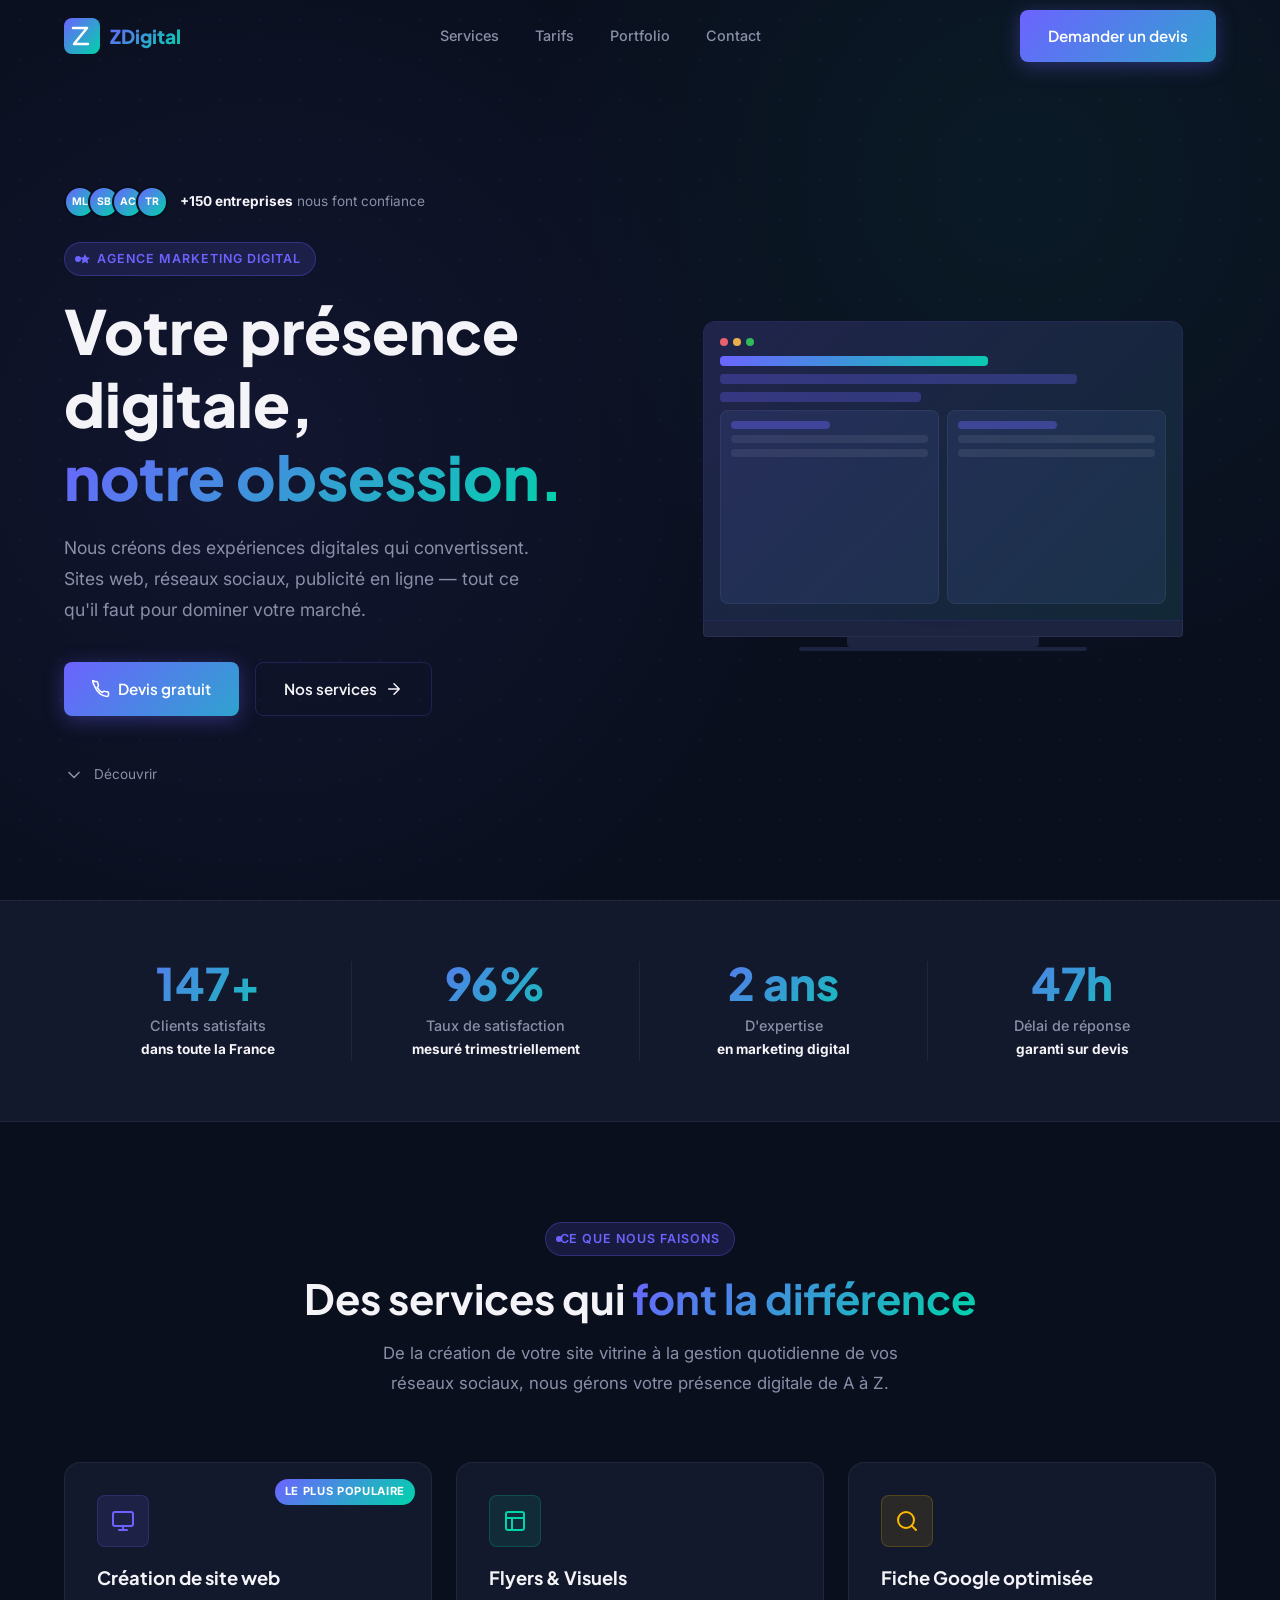
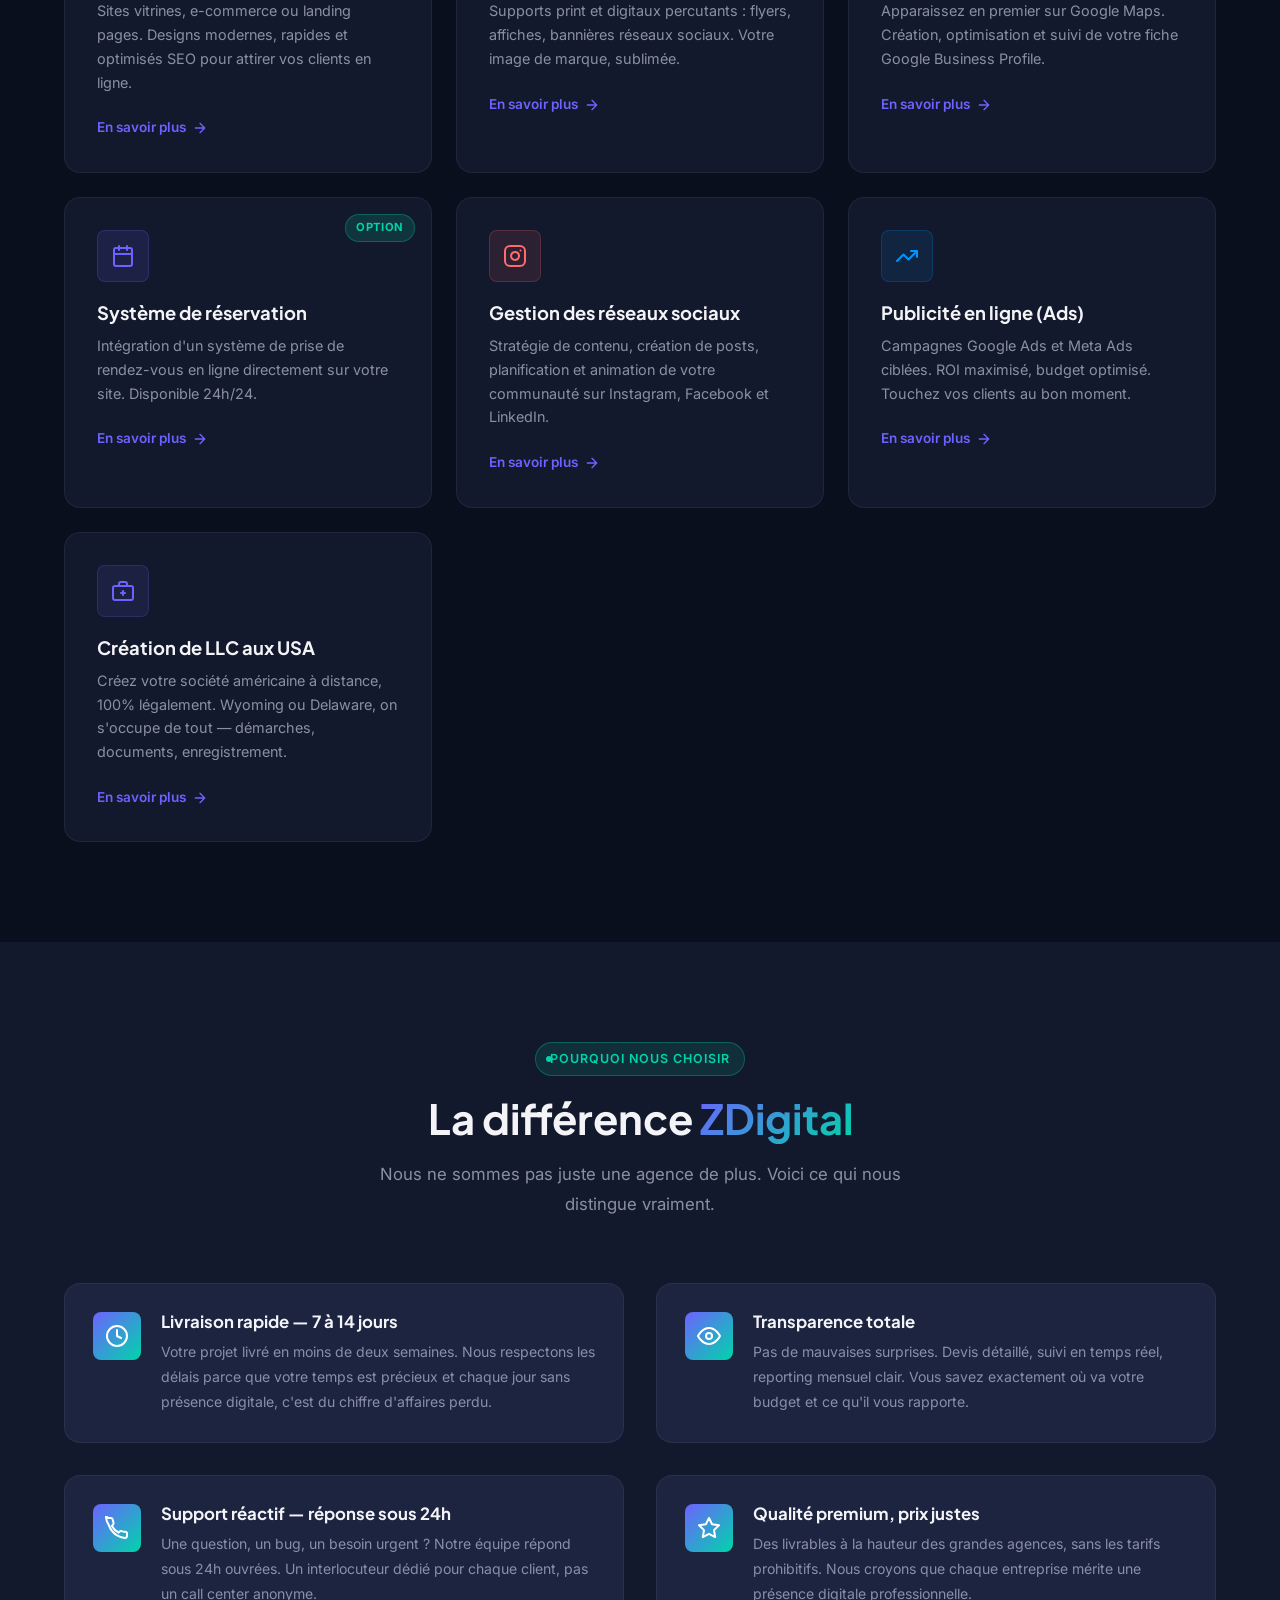
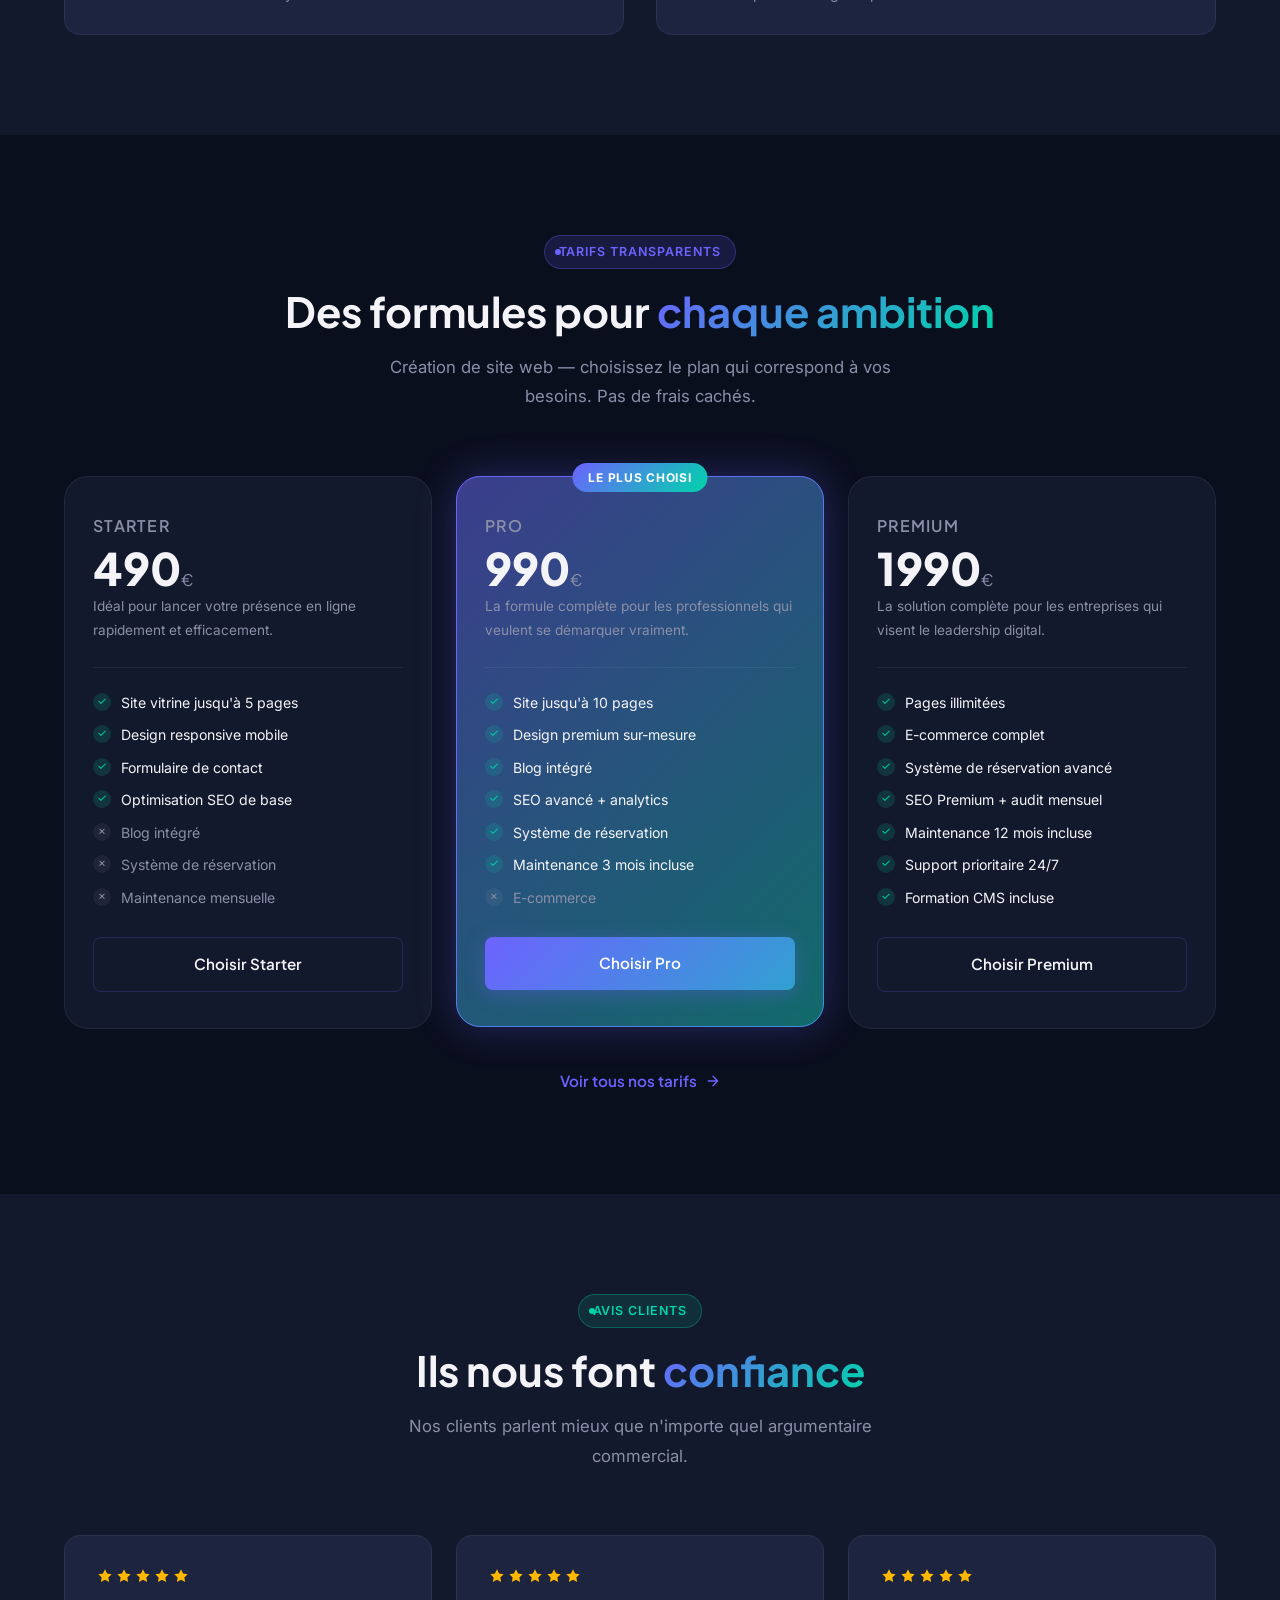
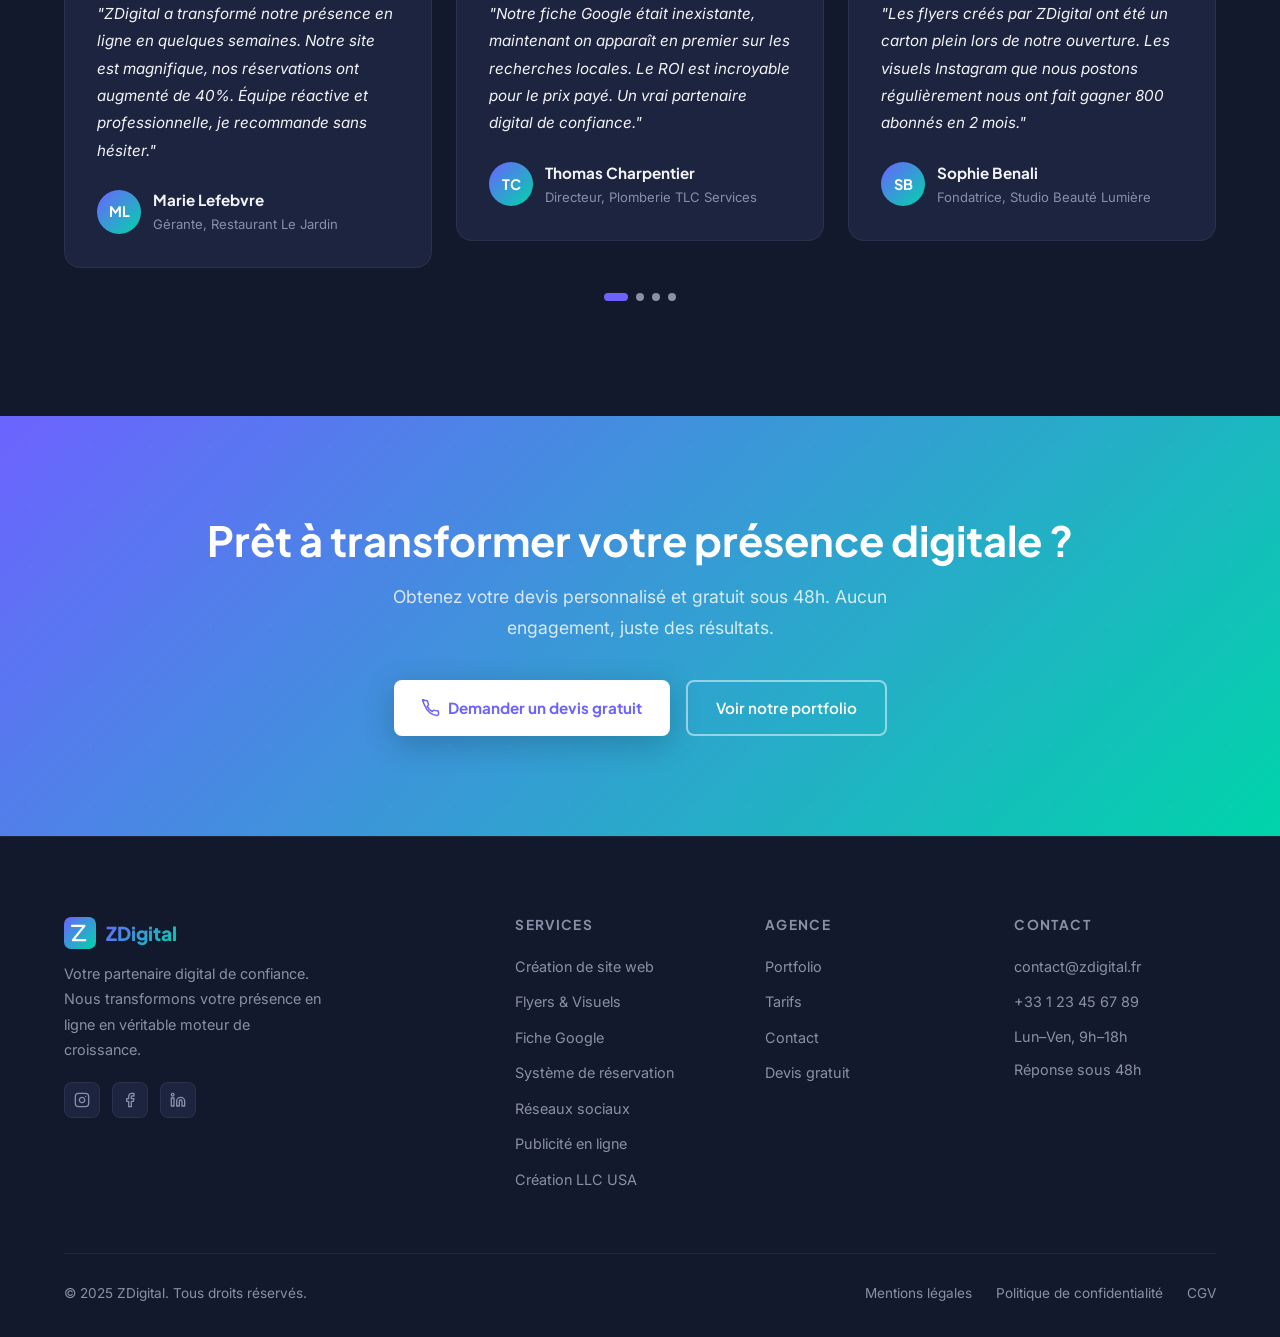
==== commit cdcab567: "feat: add LLC USA creation service" ====
--- a/index.html
+++ b/index.html
@@ -344,6 +344,19 @@
             <svg width="16" height="16" viewBox="0 0 24 24" fill="none" stroke="currentColor" stroke-width="2" stroke-linecap="round" stroke-linejoin="round" aria-hidden="true"><path d="M5 12h14M12 5l7 7-7 7"/></svg>
           </a>
         </article>
+
+        <!-- Création LLC -->
+        <article class="service-card" data-aos="fade-up" data-aos-delay="240">
+          <div class="service-card__icon" style="background:rgba(108,99,255,0.1);border-color:rgba(108,99,255,0.2);color:var(--accent)">
+            <svg width="24" height="24" viewBox="0 0 24 24" fill="none" stroke="currentColor" stroke-width="2" stroke-linecap="round" stroke-linejoin="round" aria-hidden="true"><rect x="2" y="7" width="20" height="14" rx="2"/><path d="M16 7V5a2 2 0 00-2-2h-4a2 2 0 00-2 2v2"/><line x1="12" y1="12" x2="12" y2="16"/><line x1="10" y1="14" x2="14" y2="14"/></svg>
+          </div>
+          <h3>Création de LLC aux USA</h3>
+          <p>Créez votre société américaine à distance, 100% légalement. Wyoming ou Delaware, on s'occupe de tout — démarches, documents, enregistrement.</p>
+          <a href="services.html#llc" class="service-card__link">
+            En savoir plus
+            <svg width="16" height="16" viewBox="0 0 24 24" fill="none" stroke="currentColor" stroke-width="2" stroke-linecap="round" stroke-linejoin="round" aria-hidden="true"><path d="M5 12h14M12 5l7 7-7 7"/></svg>
+          </a>
+        </article>
       </div>
     </div>
   </section>
@@ -694,6 +707,7 @@
             <li><a href="services.html#reservation">Système de réservation</a></li>
             <li><a href="services.html#reseaux">Réseaux sociaux</a></li>
             <li><a href="services.html#ads">Publicité en ligne</a></li>
+            <li><a href="services.html#llc">Création LLC USA</a></li>
           </ul>
         </div>
 
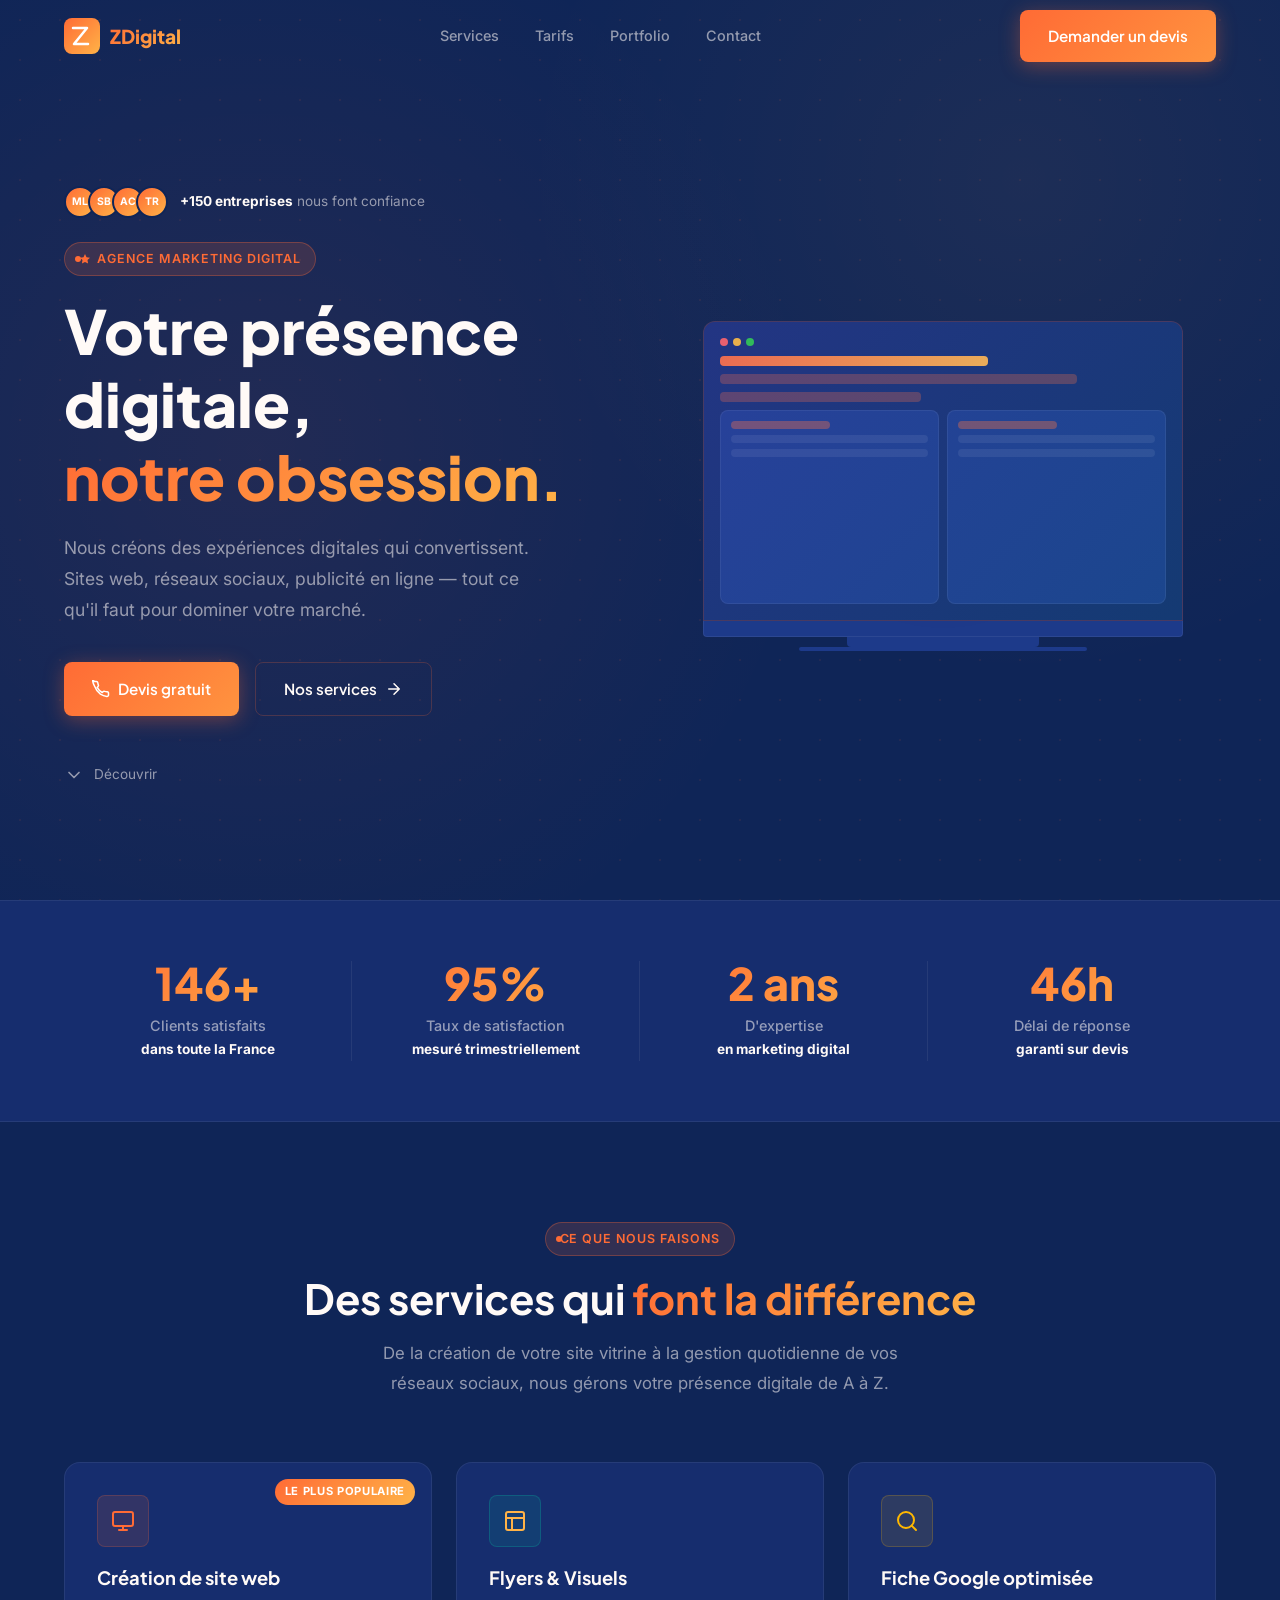
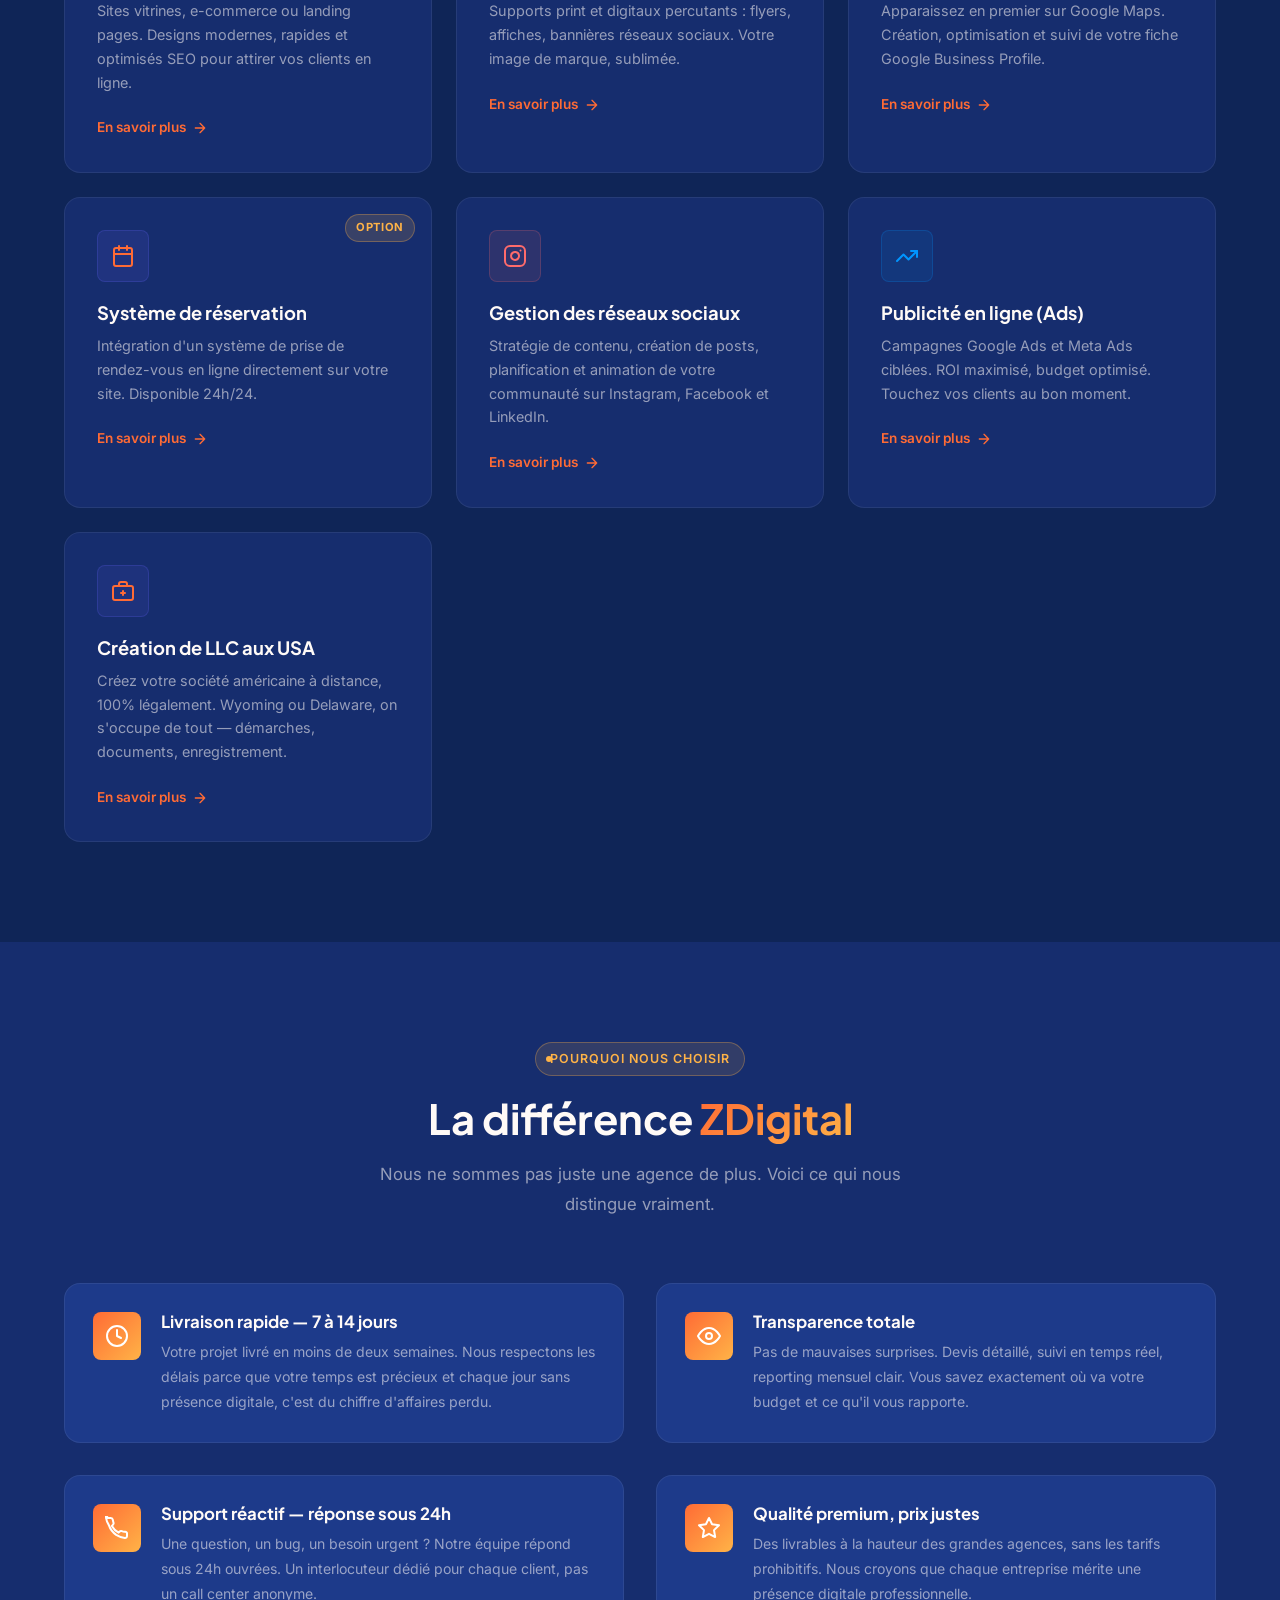
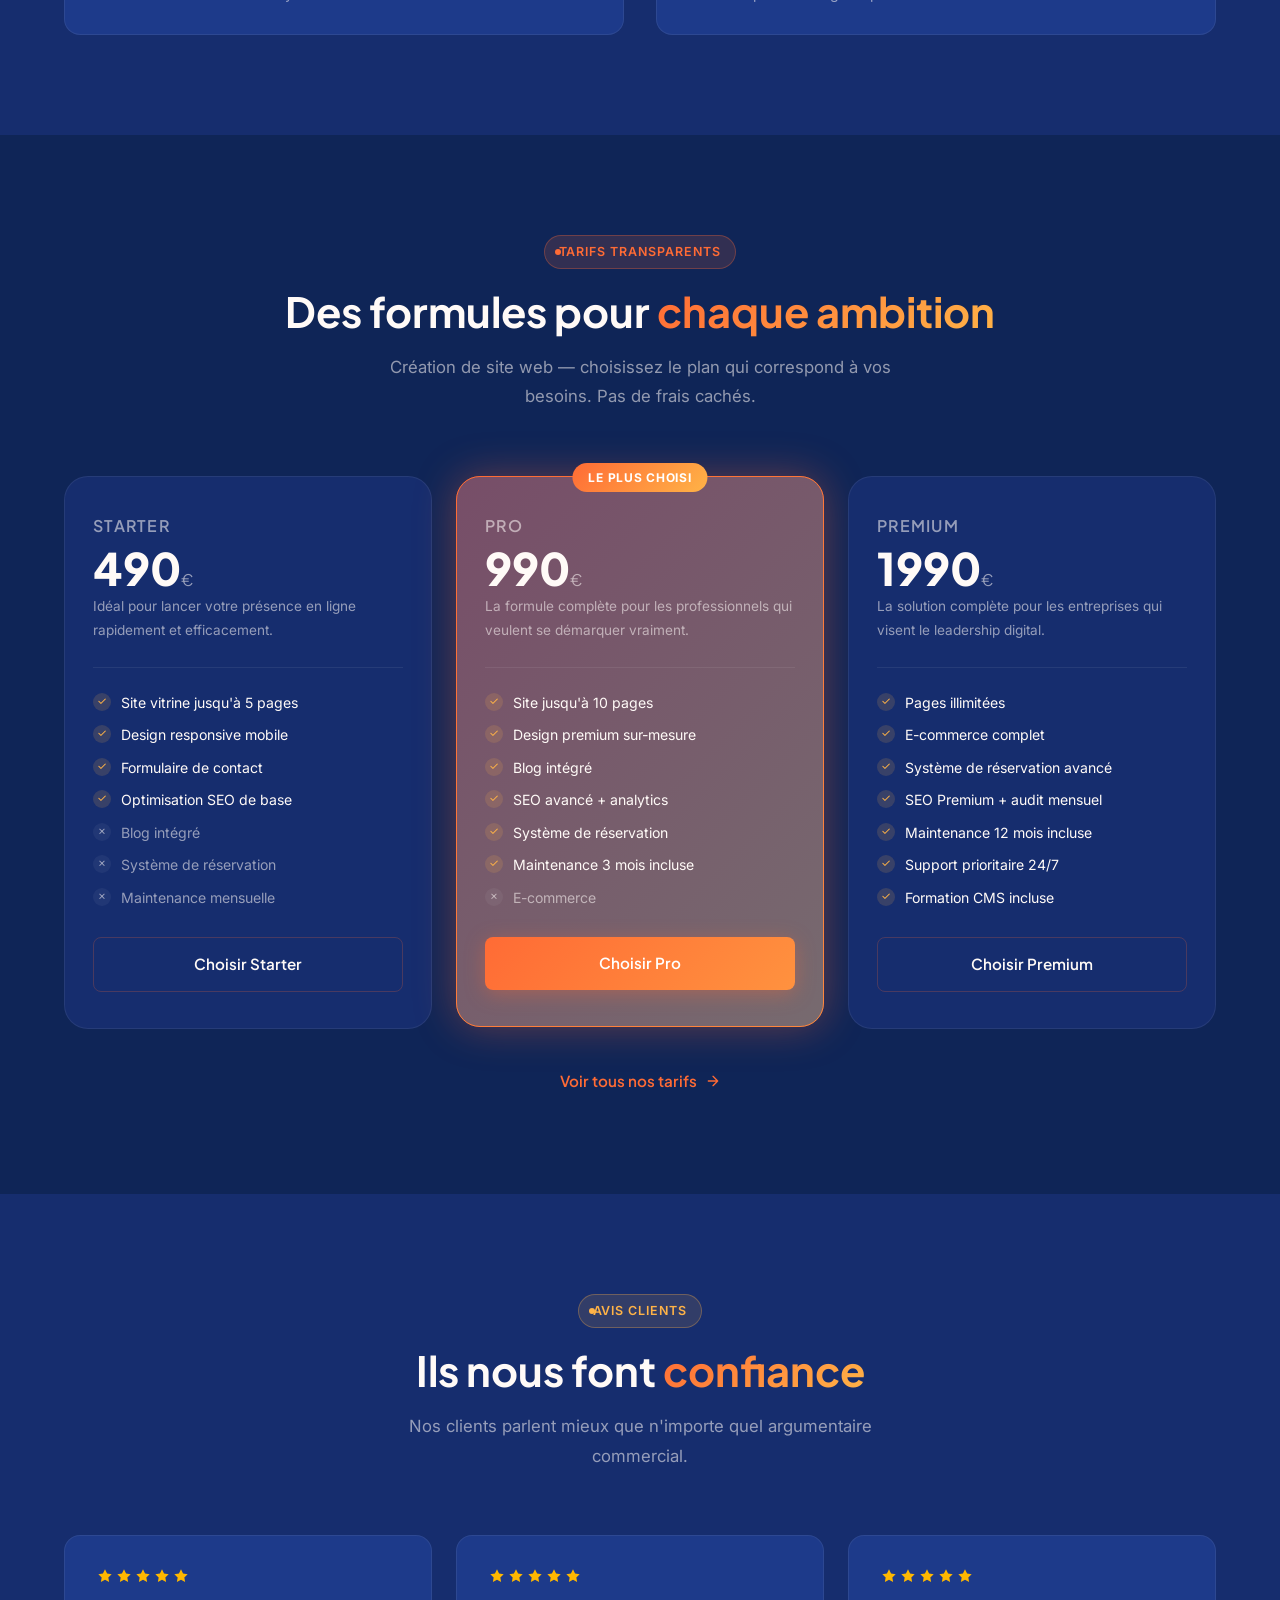
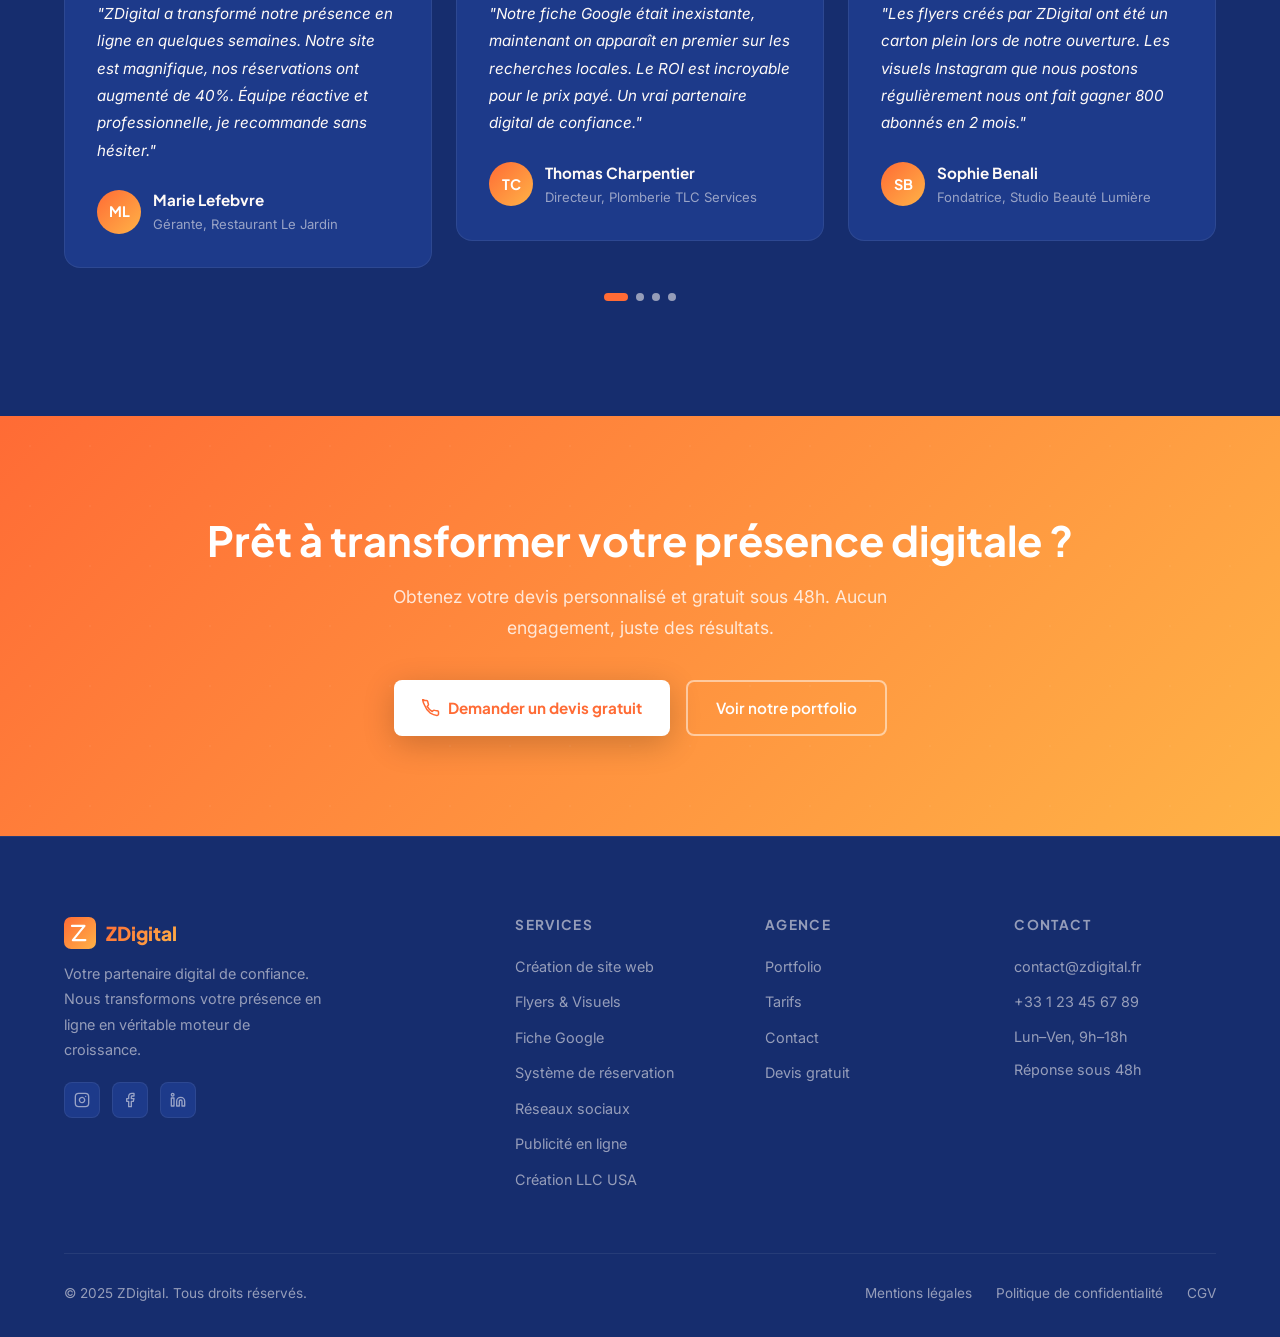
==== commit 19fe9d65: "feat: rebrand colors to orange brûlé & marine palette" ====
--- a/index.html
+++ b/index.html
@@ -90,8 +90,8 @@
             <path d="M9 10h14l-13 16h14" stroke="#ffffff" stroke-width="2.5" stroke-linecap="round" stroke-linejoin="round"/>
             <defs>
               <linearGradient id="logoGrad" x1="0" y1="0" x2="36" y2="36" gradientUnits="userSpaceOnUse">
-                <stop stop-color="#6C63FF"/>
-                <stop offset="1" stop-color="#00D4AA"/>
+                <stop stop-color="#FF6B35"/>
+                <stop offset="1" stop-color="#FFB347"/>
               </linearGradient>
             </defs>
           </svg>
@@ -676,8 +676,8 @@
               <path d="M9 10h14l-13 16h14" stroke="#ffffff" stroke-width="2.5" stroke-linecap="round" stroke-linejoin="round"/>
               <defs>
                 <linearGradient id="footerLogoGrad" x1="0" y1="0" x2="36" y2="36" gradientUnits="userSpaceOnUse">
-                  <stop stop-color="#6C63FF"/>
-                  <stop offset="1" stop-color="#00D4AA"/>
+                  <stop stop-color="#FF6B35"/>
+                  <stop offset="1" stop-color="#FFB347"/>
                 </linearGradient>
               </defs>
             </svg>
--- a/css/main.css
+++ b/css/main.css
@@ -6,20 +6,20 @@
 
 /* ── Custom Properties ── */
 :root {
-  --bg: #0A0F1E;
-  --surface: #13192C;
-  --surface-2: #1C2440;
-  --accent: #6C63FF;
-  --accent-2: #00D4AA;
-  --text: #F4F4F8;
-  --text-muted: #8A8FA8;
-  --gradient: linear-gradient(135deg, #6C63FF 0%, #00D4AA 100%);
-  --gradient-r: linear-gradient(135deg, #00D4AA 0%, #6C63FF 100%);
-  --border: 1px solid rgba(108, 99, 255, 0.2);
-  --border-subtle: 1px solid rgba(255, 255, 255, 0.06);
-  --shadow-glow: 0 0 40px rgba(108, 99, 255, 0.3);
-  --shadow-glow-sm: 0 0 20px rgba(108, 99, 255, 0.2);
-  --shadow-card: 0 8px 32px rgba(0, 0, 0, 0.4);
+  --bg: #0F2557;
+  --surface: #162d6e;
+  --surface-2: #1d3a8a;
+  --accent: #FF6B35;
+  --accent-2: #FFB347;
+  --text: #FFFAF7;
+  --text-muted: rgba(255, 250, 247, 0.55);
+  --gradient: linear-gradient(135deg, #FF6B35 0%, #FFB347 100%);
+  --gradient-r: linear-gradient(135deg, #FFB347 0%, #FF6B35 100%);
+  --border: 1px solid rgba(255, 107, 53, 0.22);
+  --border-subtle: 1px solid rgba(255, 250, 247, 0.07);
+  --shadow-glow: 0 0 40px rgba(255, 107, 53, 0.35);
+  --shadow-glow-sm: 0 0 20px rgba(255, 107, 53, 0.2);
+  --shadow-card: 0 8px 32px rgba(0, 0, 0, 0.35);
   --radius: 16px;
   --radius-sm: 8px;
   --radius-lg: 24px;
@@ -125,16 +125,16 @@
   font-weight: 600;
   letter-spacing: 0.08em;
   text-transform: uppercase;
-  background: rgba(108, 99, 255, 0.15);
+  background: rgba(255, 107, 53, 0.15);
   color: var(--accent);
-  border: 1px solid rgba(108, 99, 255, 0.3);
+  border: 1px solid rgba(255, 107, 53, 0.3);
   margin-bottom: 18px;
 }
 
 .tag-turquoise {
-  background: rgba(0, 212, 170, 0.12);
+  background: rgba(255, 179, 71, 0.12);
   color: var(--accent-2);
-  border-color: rgba(0, 212, 170, 0.3);
+  border-color: rgba(255, 179, 71, 0.3);
 }
 
 .gradient-text {
@@ -162,12 +162,12 @@
 .btn-primary {
   background: var(--gradient);
   color: #fff;
-  box-shadow: 0 4px 20px rgba(108, 99, 255, 0.35);
+  box-shadow: 0 4px 20px rgba(255, 107, 53, 0.35);
 }
 
 .btn-primary:hover {
   transform: translateY(-2px);
-  box-shadow: 0 8px 32px rgba(108, 99, 255, 0.5);
+  box-shadow: 0 8px 32px rgba(255, 107, 53, 0.5);
 }
 
 .btn-outline {
@@ -177,7 +177,7 @@
 }
 
 .btn-outline:hover {
-  background: rgba(108, 99, 255, 0.1);
+  background: rgba(255, 107, 53, 0.1);
   border-color: var(--accent);
   color: var(--accent);
 }
@@ -353,15 +353,15 @@
   position: absolute;
   inset: 0;
   background-image:
-    radial-gradient(circle at 20% 50%, rgba(108, 99, 255, 0.08) 0%, transparent 50%),
-    radial-gradient(circle at 80% 20%, rgba(0, 212, 170, 0.06) 0%, transparent 40%);
+    radial-gradient(circle at 20% 50%, rgba(255, 107, 53, 0.08) 0%, transparent 50%),
+    radial-gradient(circle at 80% 20%, rgba(255, 179, 71, 0.06) 0%, transparent 40%);
   pointer-events: none;
 }
 
 .hero__dots {
   position: absolute;
   inset: 0;
-  background-image: radial-gradient(circle, rgba(108, 99, 255, 0.25) 1px, transparent 1px);
+  background-image: radial-gradient(circle, rgba(255, 107, 53, 0.25) 1px, transparent 1px);
   background-size: 40px 40px;
   opacity: 0.3;
   pointer-events: none;
@@ -504,7 +504,7 @@
 .laptop__bar {
   height: 10px;
   border-radius: 4px;
-  background: rgba(108, 99, 255, 0.3);
+  background: rgba(255, 107, 53, 0.3);
 }
 
 .laptop__bar:nth-child(1) { width: 60%; background: var(--gradient); }
@@ -536,7 +536,7 @@
 
 .laptop__card-line:first-child {
   width: 50%;
-  background: rgba(108, 99, 255, 0.4);
+  background: rgba(255, 107, 53, 0.4);
 }
 
 .laptop__base {
@@ -567,7 +567,7 @@
   position: absolute;
   width: 200px;
   height: 200px;
-  background: radial-gradient(circle, rgba(108, 99, 255, 0.4) 0%, transparent 70%);
+  background: radial-gradient(circle, rgba(255, 107, 53, 0.4) 0%, transparent 70%);
   border-radius: 50%;
   top: 50%;
   left: 50%;
@@ -645,14 +645,14 @@
   content: '';
   position: absolute;
   inset: 0;
-  background: linear-gradient(135deg, rgba(108, 99, 255, 0.05) 0%, transparent 60%);
+  background: linear-gradient(135deg, rgba(255, 107, 53, 0.05) 0%, transparent 60%);
   opacity: 0;
   transition: opacity var(--transition);
   border-radius: inherit;
 }
 
 .service-card:hover {
-  border-color: rgba(108, 99, 255, 0.35);
+  border-color: rgba(255, 107, 53, 0.35);
   transform: translateY(-4px);
   box-shadow: var(--shadow-card), var(--shadow-glow-sm);
 }
@@ -679,16 +679,16 @@
 }
 
 .badge-option {
-  background: rgba(0, 212, 170, 0.15);
+  background: rgba(255, 179, 71, 0.15);
   color: var(--accent-2);
-  border: 1px solid rgba(0, 212, 170, 0.3);
+  border: 1px solid rgba(255, 179, 71, 0.3);
 }
 
 .service-card__icon {
   width: 52px;
   height: 52px;
-  background: rgba(108, 99, 255, 0.12);
-  border: 1px solid rgba(108, 99, 255, 0.2);
+  background: rgba(255, 107, 53, 0.12);
+  border: 1px solid rgba(255, 107, 53, 0.2);
   border-radius: var(--radius-sm);
   display: flex;
   align-items: center;
@@ -699,8 +699,8 @@
 }
 
 .service-card:hover .service-card__icon {
-  background: rgba(108, 99, 255, 0.2);
-  box-shadow: 0 0 16px rgba(108, 99, 255, 0.3);
+  background: rgba(255, 107, 53, 0.2);
+  box-shadow: 0 0 16px rgba(255, 107, 53, 0.3);
 }
 
 .service-card h3 {
@@ -748,7 +748,7 @@
 }
 
 .why-card:hover {
-  border-color: rgba(108, 99, 255, 0.25);
+  border-color: rgba(255, 107, 53, 0.25);
   transform: translateY(-2px);
 }
 
@@ -886,7 +886,7 @@
 }
 
 .plan-feature--yes .plan-feature__icon {
-  background: rgba(0, 212, 170, 0.15);
+  background: rgba(255, 179, 71, 0.15);
   color: var(--accent-2);
 }
 
@@ -1075,7 +1075,7 @@
 }
 
 .footer__social:hover {
-  background: rgba(108, 99, 255, 0.15);
+  background: rgba(255, 107, 53, 0.15);
   border-color: var(--accent);
   color: var(--accent);
 }
@@ -1164,7 +1164,7 @@
   transform: translateX(-50%);
   width: 600px;
   height: 600px;
-  background: radial-gradient(circle, rgba(108, 99, 255, 0.12) 0%, transparent 70%);
+  background: radial-gradient(circle, rgba(255, 107, 53, 0.12) 0%, transparent 70%);
   pointer-events: none;
 }
 
--- a/css/components.css
+++ b/css/components.css
@@ -33,13 +33,13 @@
 
 .tab-btn:hover {
   color: var(--text);
-  background: rgba(108, 99, 255, 0.08);
+  background: rgba(255, 107, 53, 0.08);
 }
 
 .tab-btn.active {
   background: var(--gradient);
   color: #fff;
-  box-shadow: 0 4px 16px rgba(108, 99, 255, 0.3);
+  box-shadow: 0 4px 16px rgba(255, 107, 53, 0.3);
 }
 
 /* ── PRICING FULL PAGE ── */
@@ -122,7 +122,7 @@
 
 input:focus, textarea:focus, select:focus {
   border-color: var(--accent);
-  box-shadow: 0 0 0 3px rgba(108, 99, 255, 0.12);
+  box-shadow: 0 0 0 3px rgba(255, 107, 53, 0.12);
 }
 
 input.error, textarea.error, select.error {
@@ -172,7 +172,7 @@
   width: 64px;
   height: 64px;
   border-radius: 50%;
-  background: rgba(0, 212, 170, 0.15);
+  background: rgba(255, 179, 71, 0.15);
   border: 2px solid var(--accent-2);
   display: flex;
   align-items: center;
@@ -216,7 +216,7 @@
 }
 
 .reassurance-item:hover {
-  border-color: rgba(108, 99, 255, 0.25);
+  border-color: rgba(255, 107, 53, 0.25);
 }
 
 .reassurance-item__icon {
@@ -286,14 +286,14 @@
 
 .filter-btn:hover {
   color: var(--text);
-  border-color: rgba(108, 99, 255, 0.3);
+  border-color: rgba(255, 107, 53, 0.3);
 }
 
 .filter-btn.active {
   background: var(--gradient);
   color: #fff;
   border-color: transparent;
-  box-shadow: 0 4px 16px rgba(108, 99, 255, 0.3);
+  box-shadow: 0 4px 16px rgba(255, 107, 53, 0.3);
 }
 
 .portfolio-grid {
@@ -314,7 +314,7 @@
 .portfolio-card:hover {
   transform: translateY(-4px);
   box-shadow: var(--shadow-card), var(--shadow-glow-sm);
-  border-color: rgba(108, 99, 255, 0.25);
+  border-color: rgba(255, 107, 53, 0.25);
 }
 
 .portfolio-card__thumb {
@@ -383,24 +383,24 @@
 .portfolio-card__btn:hover { gap: 10px; }
 
 /* Category colors */
-.cat-web { background: rgba(108, 99, 255, 0.15); color: var(--accent); }
+.cat-web { background: rgba(255, 107, 53, 0.15); color: var(--accent); }
 .cat-print { background: rgba(255, 107, 107, 0.15); color: #FF6B6B; }
-.cat-social { background: rgba(0, 212, 170, 0.15); color: var(--accent-2); }
+.cat-social { background: rgba(255, 179, 71, 0.15); color: var(--accent-2); }
 .cat-google { background: rgba(255, 184, 0, 0.15); color: #FFB800; }
 
 /* Thumb gradients */
-.thumb-1 { background: linear-gradient(135deg, #6C63FF 0%, #9C4DFF 100%); }
+.thumb-1 { background: linear-gradient(135deg, #FF6B35 0%, #9C4DFF 100%); }
 .thumb-2 { background: linear-gradient(135deg, #FF6B6B 0%, #FF8E53 100%); }
-.thumb-3 { background: linear-gradient(135deg, #00D4AA 0%, #00B4D8 100%); }
+.thumb-3 { background: linear-gradient(135deg, #FFB347 0%, #00B4D8 100%); }
 .thumb-4 { background: linear-gradient(135deg, #FFB800 0%, #FF6B35 100%); }
-.thumb-5 { background: linear-gradient(135deg, #6C63FF 0%, #00D4AA 100%); }
+.thumb-5 { background: linear-gradient(135deg, #FF6B35 0%, #FFB347 100%); }
 .thumb-6 { background: linear-gradient(135deg, #FF6B6B 0%, #C85AC8 100%); }
-.thumb-7 { background: linear-gradient(135deg, #0095FF 0%, #6C63FF 100%); }
-.thumb-8 { background: linear-gradient(135deg, #00D4AA 0%, #00FF87 100%); }
+.thumb-7 { background: linear-gradient(135deg, #0095FF 0%, #FF6B35 100%); }
+.thumb-8 { background: linear-gradient(135deg, #FFB347 0%, #00FF87 100%); }
 .thumb-9 { background: linear-gradient(135deg, #FFB800 0%, #FFEF61 100%); }
 .thumb-10 { background: linear-gradient(135deg, #FF6B6B 0%, #FF6BC8 100%); }
-.thumb-11 { background: linear-gradient(135deg, #6C63FF 0%, #0095FF 100%); }
-.thumb-12 { background: linear-gradient(135deg, #00D4AA 0%, #6C63FF 100%); }
+.thumb-11 { background: linear-gradient(135deg, #FF6B35 0%, #0095FF 100%); }
+.thumb-12 { background: linear-gradient(135deg, #FFB347 0%, #FF6B35 100%); }
 
 /* ── SERVICES PAGE ── */
 .service-section {
@@ -478,8 +478,8 @@
   width: 20px;
   height: 20px;
   border-radius: 50%;
-  background: rgba(0, 212, 170, 0.15);
-  border: 1px solid rgba(0, 212, 170, 0.3);
+  background: rgba(255, 179, 71, 0.15);
+  border: 1px solid rgba(255, 179, 71, 0.3);
   background-image: url("data:image/svg+xml,%3Csvg xmlns='http://www.w3.org/2000/svg' viewBox='0 0 24 24' fill='none' stroke='%2300D4AA' stroke-width='2.5'%3E%3Cpath d='M20 6L9 17l-5-5'/%3E%3C/svg%3E");
   background-size: 12px;
   background-repeat: no-repeat;
@@ -508,7 +508,7 @@
 }
 
 .accordion-item.open {
-  border-color: rgba(108, 99, 255, 0.3);
+  border-color: rgba(255, 107, 53, 0.3);
 }
 
 .accordion-trigger {
--- a/css/animations.css
+++ b/css/animations.css
@@ -239,7 +239,7 @@
 
 .swiper-button-next:hover,
 .swiper-button-prev:hover {
-  background: rgba(108, 99, 255, 0.15);
+  background: rgba(255, 107, 53, 0.15);
   border-color: var(--accent);
 }
 
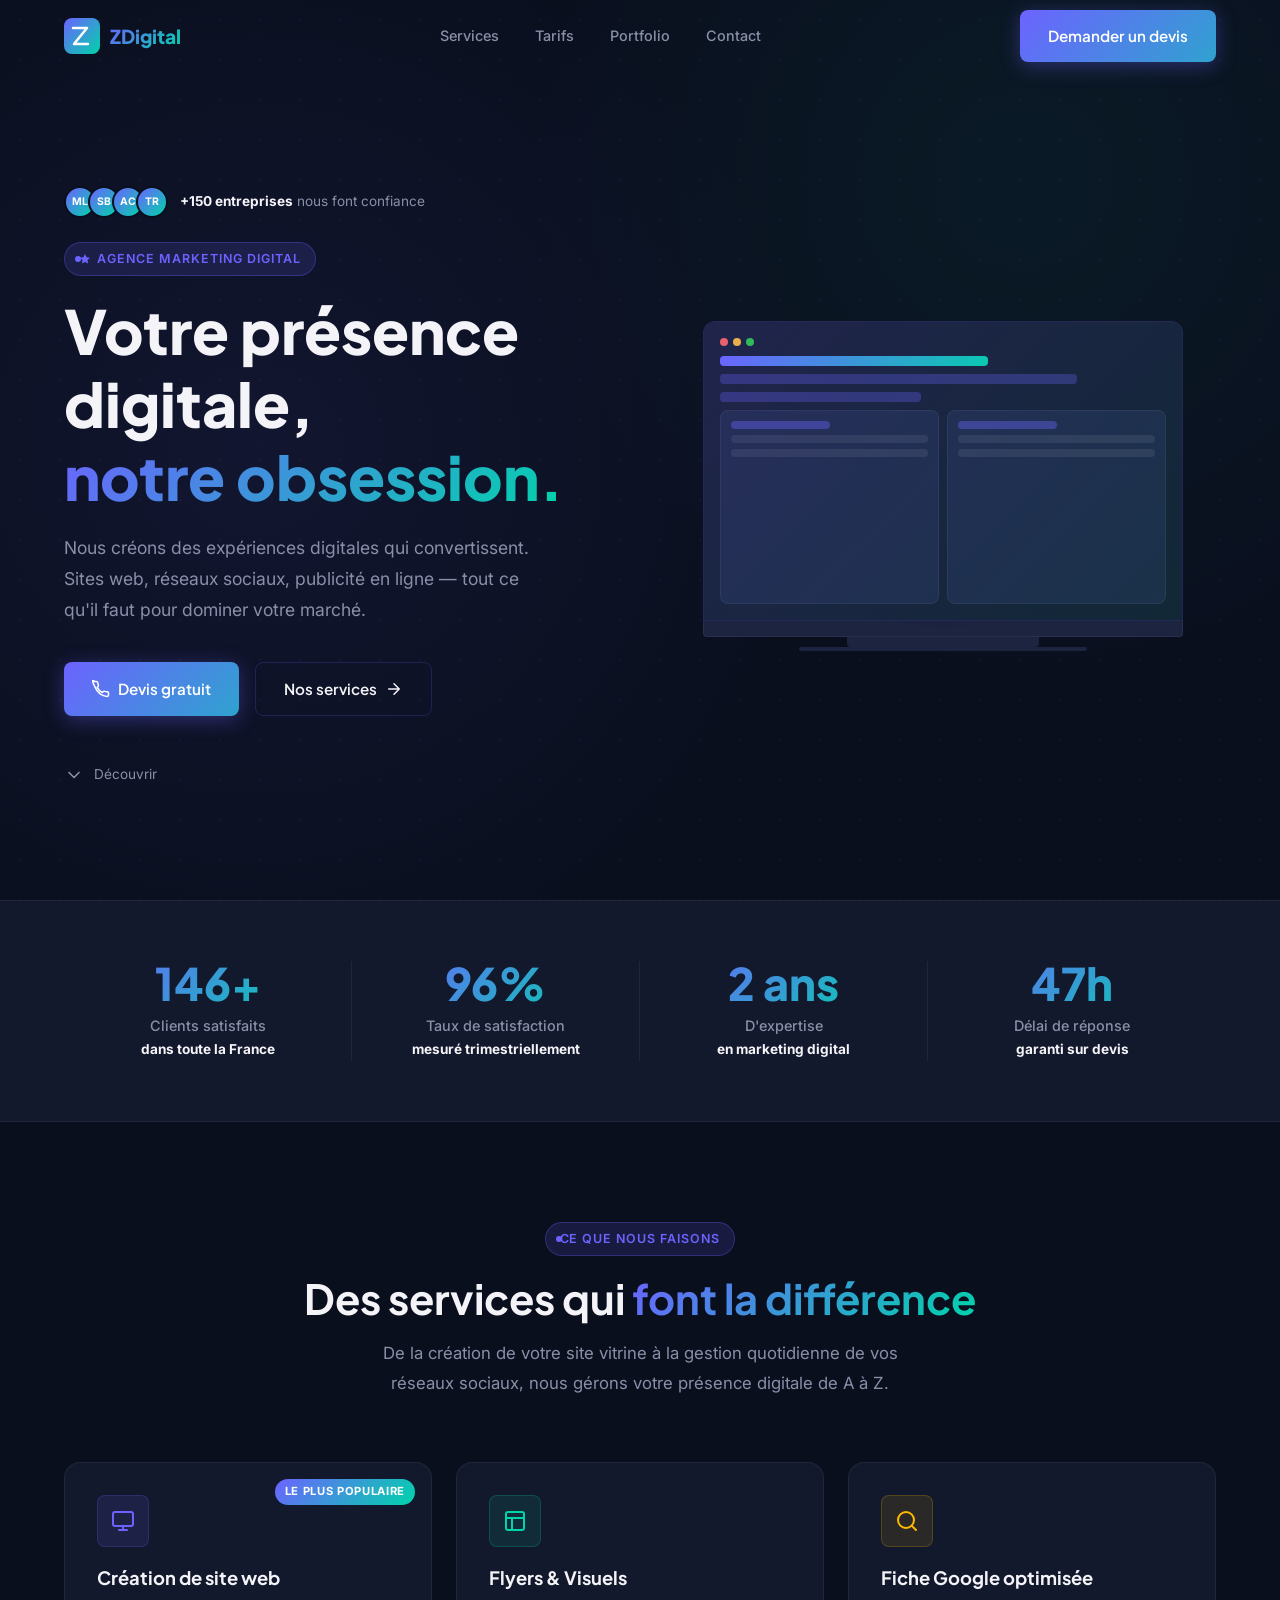
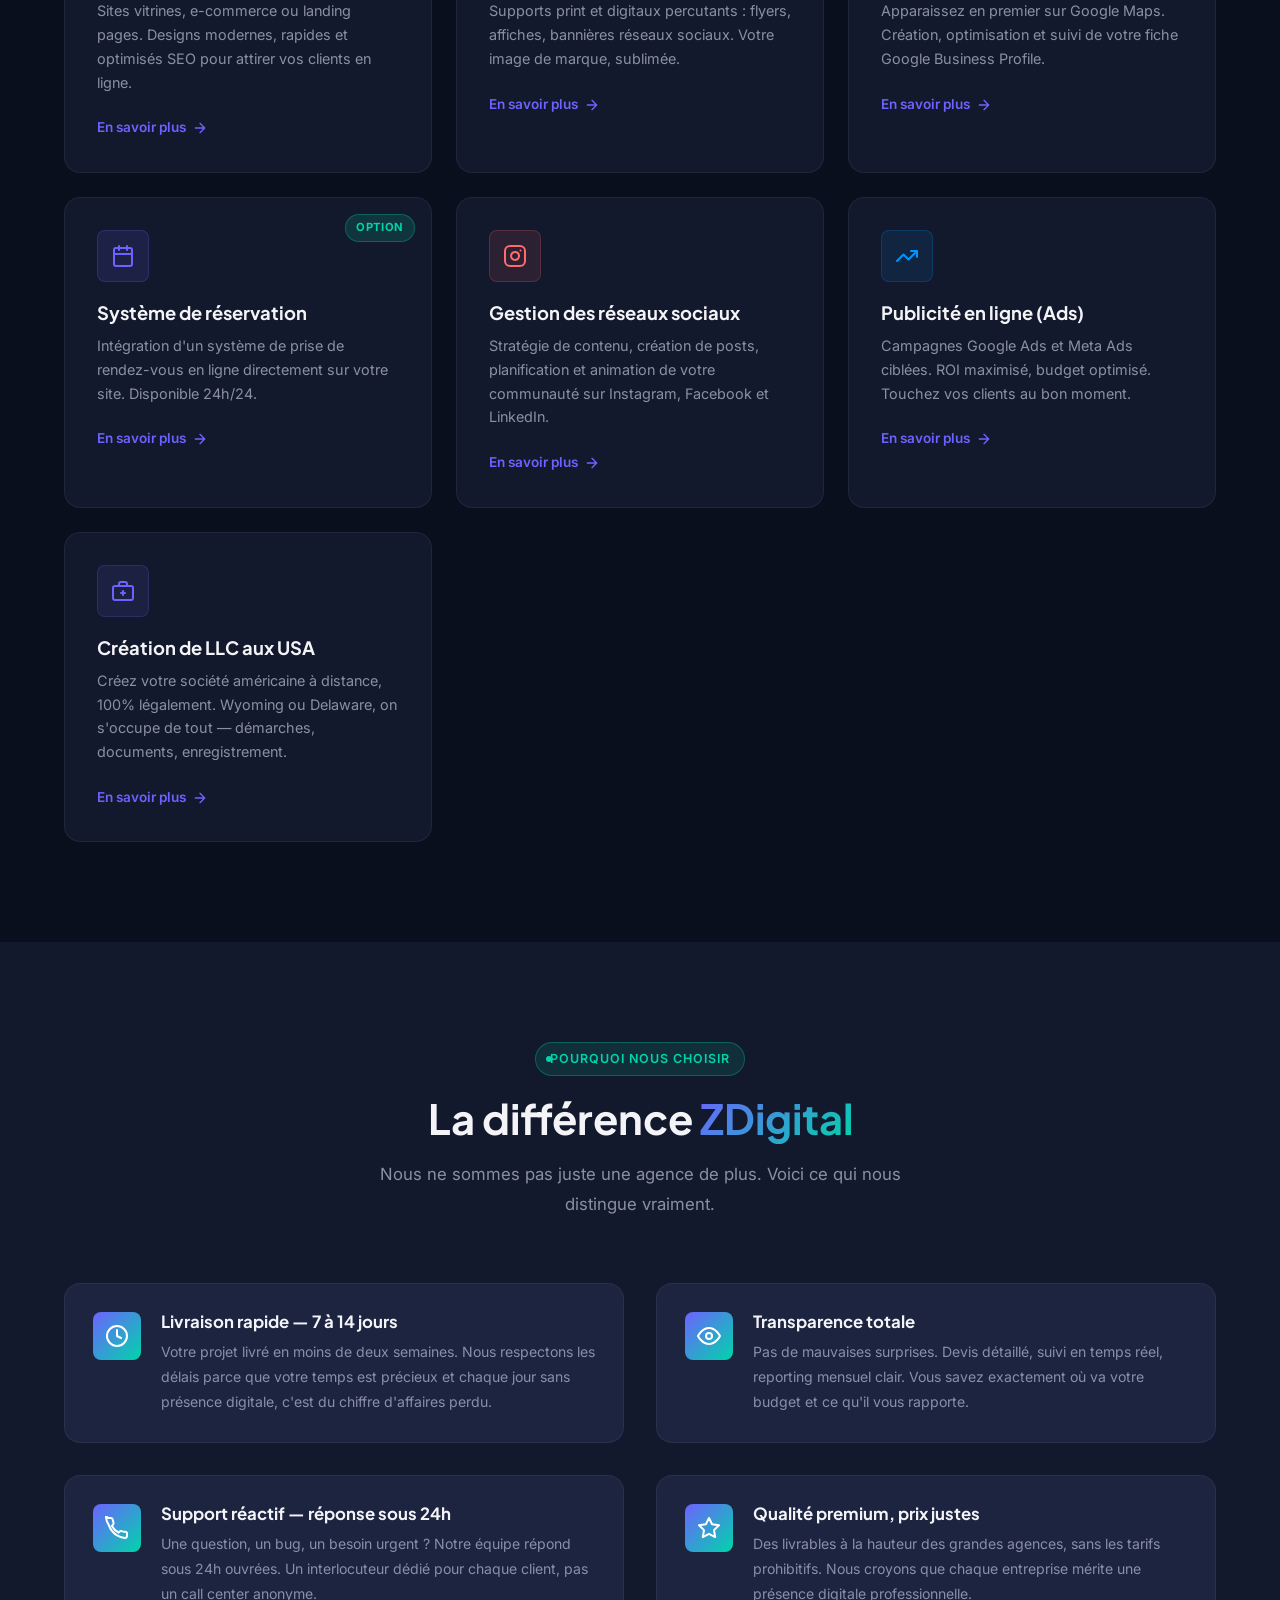
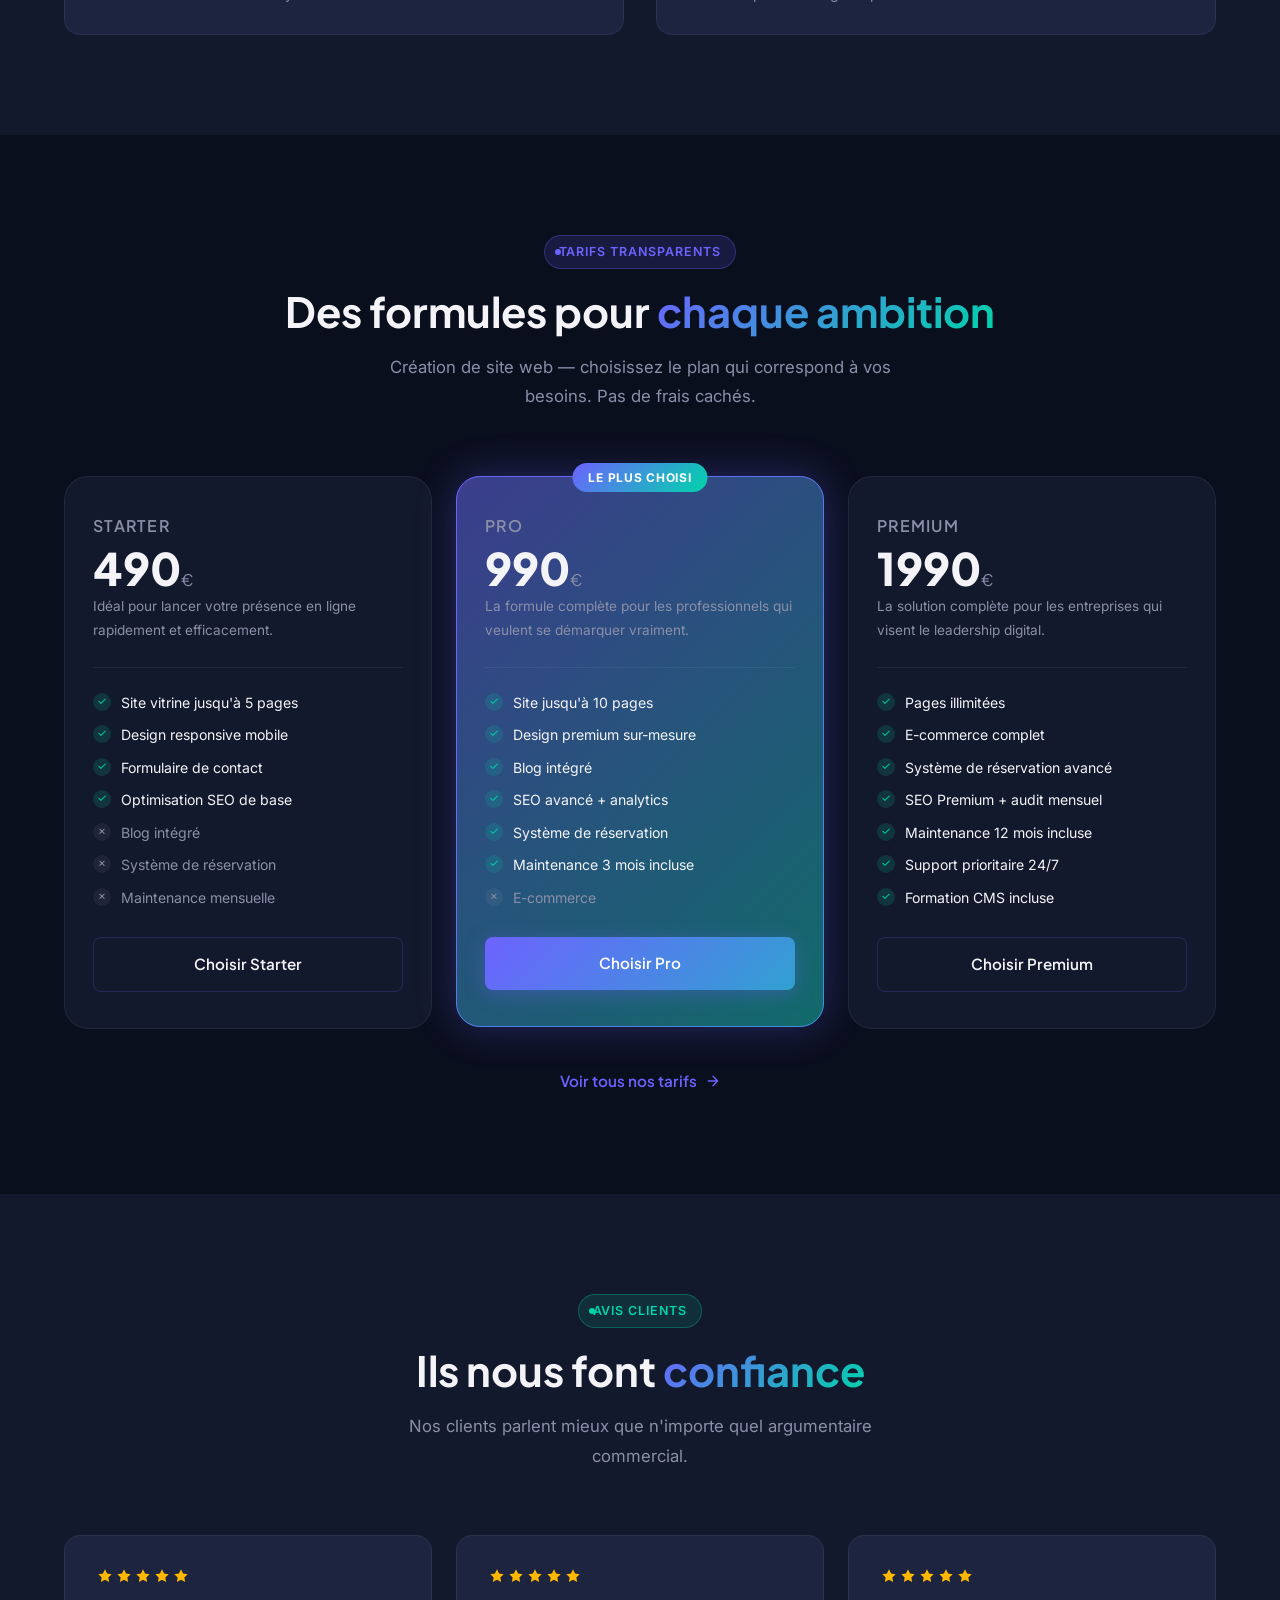
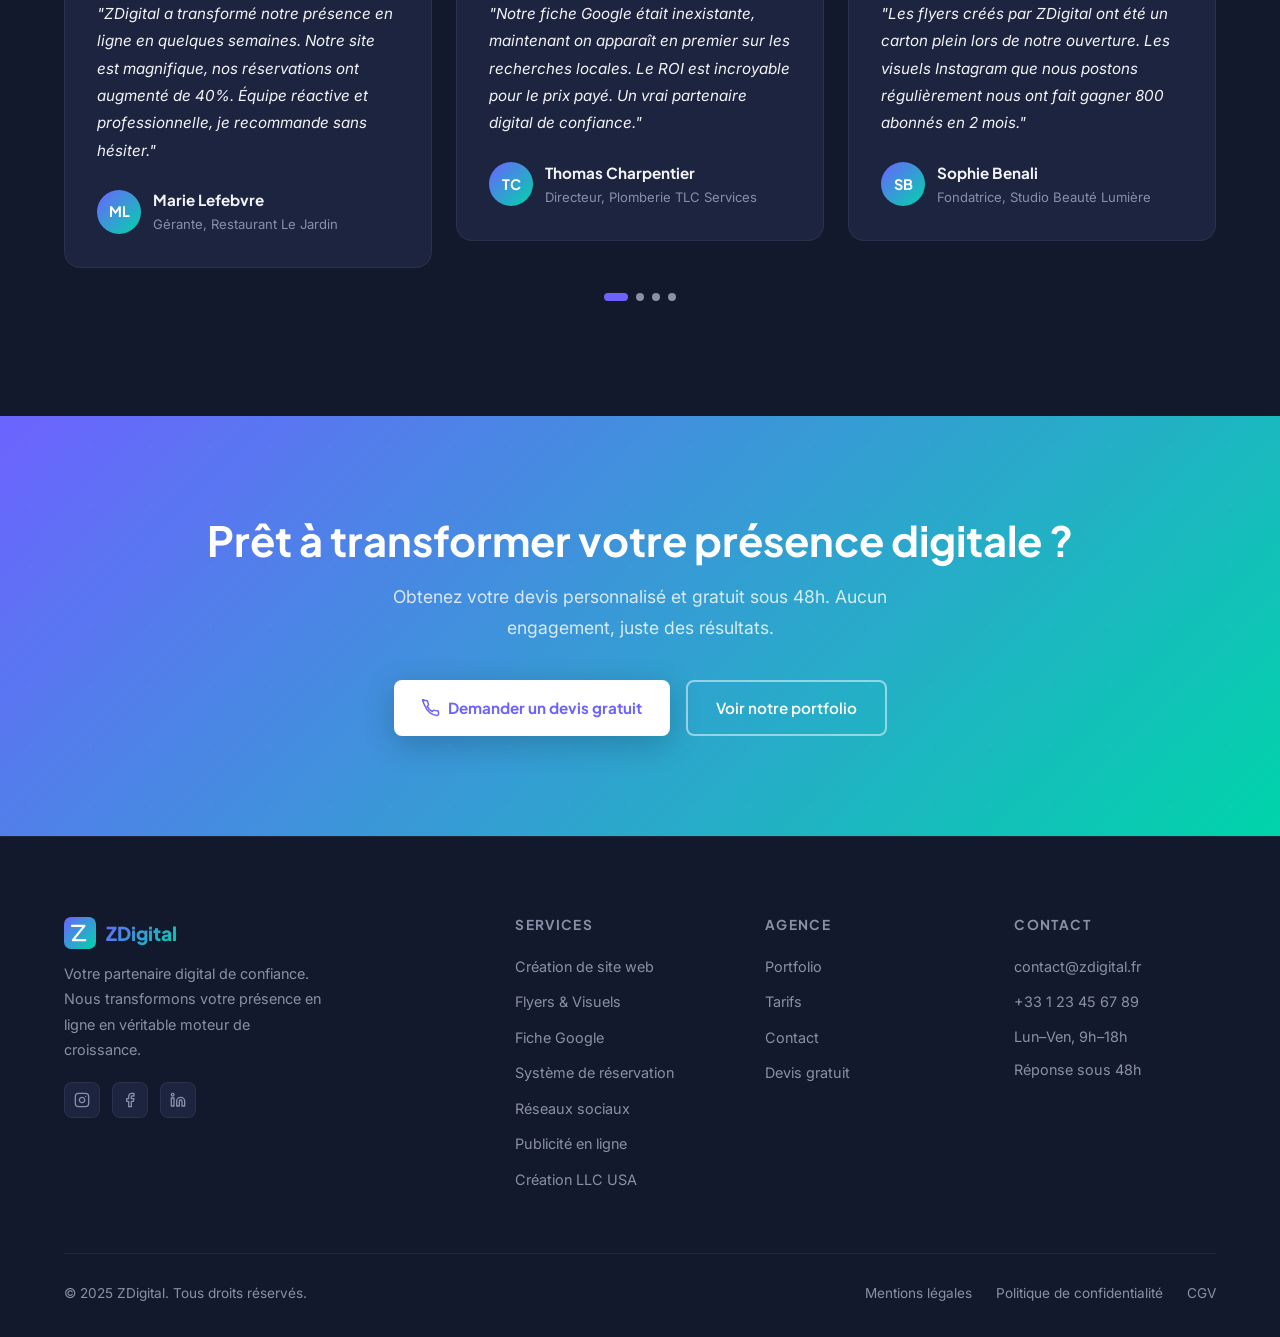
==== commit 622b5ade: "Revert "feat: rebrand colors to orange brûlé & marine palette" This reverts commit 19fe9d65e0b85b7f0" ====
--- a/index.html
+++ b/index.html
@@ -90,8 +90,8 @@
             <path d="M9 10h14l-13 16h14" stroke="#ffffff" stroke-width="2.5" stroke-linecap="round" stroke-linejoin="round"/>
             <defs>
               <linearGradient id="logoGrad" x1="0" y1="0" x2="36" y2="36" gradientUnits="userSpaceOnUse">
-                <stop stop-color="#FF6B35"/>
-                <stop offset="1" stop-color="#FFB347"/>
+                <stop stop-color="#6C63FF"/>
+                <stop offset="1" stop-color="#00D4AA"/>
               </linearGradient>
             </defs>
           </svg>
@@ -676,8 +676,8 @@
               <path d="M9 10h14l-13 16h14" stroke="#ffffff" stroke-width="2.5" stroke-linecap="round" stroke-linejoin="round"/>
               <defs>
                 <linearGradient id="footerLogoGrad" x1="0" y1="0" x2="36" y2="36" gradientUnits="userSpaceOnUse">
-                  <stop stop-color="#FF6B35"/>
-                  <stop offset="1" stop-color="#FFB347"/>
+                  <stop stop-color="#6C63FF"/>
+                  <stop offset="1" stop-color="#00D4AA"/>
                 </linearGradient>
               </defs>
             </svg>
--- a/css/main.css
+++ b/css/main.css
@@ -6,20 +6,20 @@
 
 /* ── Custom Properties ── */
 :root {
-  --bg: #0F2557;
-  --surface: #162d6e;
-  --surface-2: #1d3a8a;
-  --accent: #FF6B35;
-  --accent-2: #FFB347;
-  --text: #FFFAF7;
-  --text-muted: rgba(255, 250, 247, 0.55);
-  --gradient: linear-gradient(135deg, #FF6B35 0%, #FFB347 100%);
-  --gradient-r: linear-gradient(135deg, #FFB347 0%, #FF6B35 100%);
-  --border: 1px solid rgba(255, 107, 53, 0.22);
-  --border-subtle: 1px solid rgba(255, 250, 247, 0.07);
-  --shadow-glow: 0 0 40px rgba(255, 107, 53, 0.35);
-  --shadow-glow-sm: 0 0 20px rgba(255, 107, 53, 0.2);
-  --shadow-card: 0 8px 32px rgba(0, 0, 0, 0.35);
+  --bg: #0A0F1E;
+  --surface: #13192C;
+  --surface-2: #1C2440;
+  --accent: #6C63FF;
+  --accent-2: #00D4AA;
+  --text: #F4F4F8;
+  --text-muted: #8A8FA8;
+  --gradient: linear-gradient(135deg, #6C63FF 0%, #00D4AA 100%);
+  --gradient-r: linear-gradient(135deg, #00D4AA 0%, #6C63FF 100%);
+  --border: 1px solid rgba(108, 99, 255, 0.2);
+  --border-subtle: 1px solid rgba(255, 255, 255, 0.06);
+  --shadow-glow: 0 0 40px rgba(108, 99, 255, 0.3);
+  --shadow-glow-sm: 0 0 20px rgba(108, 99, 255, 0.2);
+  --shadow-card: 0 8px 32px rgba(0, 0, 0, 0.4);
   --radius: 16px;
   --radius-sm: 8px;
   --radius-lg: 24px;
@@ -125,16 +125,16 @@
   font-weight: 600;
   letter-spacing: 0.08em;
   text-transform: uppercase;
-  background: rgba(255, 107, 53, 0.15);
+  background: rgba(108, 99, 255, 0.15);
   color: var(--accent);
-  border: 1px solid rgba(255, 107, 53, 0.3);
+  border: 1px solid rgba(108, 99, 255, 0.3);
   margin-bottom: 18px;
 }
 
 .tag-turquoise {
-  background: rgba(255, 179, 71, 0.12);
+  background: rgba(0, 212, 170, 0.12);
   color: var(--accent-2);
-  border-color: rgba(255, 179, 71, 0.3);
+  border-color: rgba(0, 212, 170, 0.3);
 }
 
 .gradient-text {
@@ -162,12 +162,12 @@
 .btn-primary {
   background: var(--gradient);
   color: #fff;
-  box-shadow: 0 4px 20px rgba(255, 107, 53, 0.35);
+  box-shadow: 0 4px 20px rgba(108, 99, 255, 0.35);
 }
 
 .btn-primary:hover {
   transform: translateY(-2px);
-  box-shadow: 0 8px 32px rgba(255, 107, 53, 0.5);
+  box-shadow: 0 8px 32px rgba(108, 99, 255, 0.5);
 }
 
 .btn-outline {
@@ -177,7 +177,7 @@
 }
 
 .btn-outline:hover {
-  background: rgba(255, 107, 53, 0.1);
+  background: rgba(108, 99, 255, 0.1);
   border-color: var(--accent);
   color: var(--accent);
 }
@@ -353,15 +353,15 @@
   position: absolute;
   inset: 0;
   background-image:
-    radial-gradient(circle at 20% 50%, rgba(255, 107, 53, 0.08) 0%, transparent 50%),
-    radial-gradient(circle at 80% 20%, rgba(255, 179, 71, 0.06) 0%, transparent 40%);
+    radial-gradient(circle at 20% 50%, rgba(108, 99, 255, 0.08) 0%, transparent 50%),
+    radial-gradient(circle at 80% 20%, rgba(0, 212, 170, 0.06) 0%, transparent 40%);
   pointer-events: none;
 }
 
 .hero__dots {
   position: absolute;
   inset: 0;
-  background-image: radial-gradient(circle, rgba(255, 107, 53, 0.25) 1px, transparent 1px);
+  background-image: radial-gradient(circle, rgba(108, 99, 255, 0.25) 1px, transparent 1px);
   background-size: 40px 40px;
   opacity: 0.3;
   pointer-events: none;
@@ -504,7 +504,7 @@
 .laptop__bar {
   height: 10px;
   border-radius: 4px;
-  background: rgba(255, 107, 53, 0.3);
+  background: rgba(108, 99, 255, 0.3);
 }
 
 .laptop__bar:nth-child(1) { width: 60%; background: var(--gradient); }
@@ -536,7 +536,7 @@
 
 .laptop__card-line:first-child {
   width: 50%;
-  background: rgba(255, 107, 53, 0.4);
+  background: rgba(108, 99, 255, 0.4);
 }
 
 .laptop__base {
@@ -567,7 +567,7 @@
   position: absolute;
   width: 200px;
   height: 200px;
-  background: radial-gradient(circle, rgba(255, 107, 53, 0.4) 0%, transparent 70%);
+  background: radial-gradient(circle, rgba(108, 99, 255, 0.4) 0%, transparent 70%);
   border-radius: 50%;
   top: 50%;
   left: 50%;
@@ -645,14 +645,14 @@
   content: '';
   position: absolute;
   inset: 0;
-  background: linear-gradient(135deg, rgba(255, 107, 53, 0.05) 0%, transparent 60%);
+  background: linear-gradient(135deg, rgba(108, 99, 255, 0.05) 0%, transparent 60%);
   opacity: 0;
   transition: opacity var(--transition);
   border-radius: inherit;
 }
 
 .service-card:hover {
-  border-color: rgba(255, 107, 53, 0.35);
+  border-color: rgba(108, 99, 255, 0.35);
   transform: translateY(-4px);
   box-shadow: var(--shadow-card), var(--shadow-glow-sm);
 }
@@ -679,16 +679,16 @@
 }
 
 .badge-option {
-  background: rgba(255, 179, 71, 0.15);
+  background: rgba(0, 212, 170, 0.15);
   color: var(--accent-2);
-  border: 1px solid rgba(255, 179, 71, 0.3);
+  border: 1px solid rgba(0, 212, 170, 0.3);
 }
 
 .service-card__icon {
   width: 52px;
   height: 52px;
-  background: rgba(255, 107, 53, 0.12);
-  border: 1px solid rgba(255, 107, 53, 0.2);
+  background: rgba(108, 99, 255, 0.12);
+  border: 1px solid rgba(108, 99, 255, 0.2);
   border-radius: var(--radius-sm);
   display: flex;
   align-items: center;
@@ -699,8 +699,8 @@
 }
 
 .service-card:hover .service-card__icon {
-  background: rgba(255, 107, 53, 0.2);
-  box-shadow: 0 0 16px rgba(255, 107, 53, 0.3);
+  background: rgba(108, 99, 255, 0.2);
+  box-shadow: 0 0 16px rgba(108, 99, 255, 0.3);
 }
 
 .service-card h3 {
@@ -748,7 +748,7 @@
 }
 
 .why-card:hover {
-  border-color: rgba(255, 107, 53, 0.25);
+  border-color: rgba(108, 99, 255, 0.25);
   transform: translateY(-2px);
 }
 
@@ -886,7 +886,7 @@
 }
 
 .plan-feature--yes .plan-feature__icon {
-  background: rgba(255, 179, 71, 0.15);
+  background: rgba(0, 212, 170, 0.15);
   color: var(--accent-2);
 }
 
@@ -1075,7 +1075,7 @@
 }
 
 .footer__social:hover {
-  background: rgba(255, 107, 53, 0.15);
+  background: rgba(108, 99, 255, 0.15);
   border-color: var(--accent);
   color: var(--accent);
 }
@@ -1164,7 +1164,7 @@
   transform: translateX(-50%);
   width: 600px;
   height: 600px;
-  background: radial-gradient(circle, rgba(255, 107, 53, 0.12) 0%, transparent 70%);
+  background: radial-gradient(circle, rgba(108, 99, 255, 0.12) 0%, transparent 70%);
   pointer-events: none;
 }
 
--- a/css/components.css
+++ b/css/components.css
@@ -33,13 +33,13 @@
 
 .tab-btn:hover {
   color: var(--text);
-  background: rgba(255, 107, 53, 0.08);
+  background: rgba(108, 99, 255, 0.08);
 }
 
 .tab-btn.active {
   background: var(--gradient);
   color: #fff;
-  box-shadow: 0 4px 16px rgba(255, 107, 53, 0.3);
+  box-shadow: 0 4px 16px rgba(108, 99, 255, 0.3);
 }
 
 /* ── PRICING FULL PAGE ── */
@@ -122,7 +122,7 @@
 
 input:focus, textarea:focus, select:focus {
   border-color: var(--accent);
-  box-shadow: 0 0 0 3px rgba(255, 107, 53, 0.12);
+  box-shadow: 0 0 0 3px rgba(108, 99, 255, 0.12);
 }
 
 input.error, textarea.error, select.error {
@@ -172,7 +172,7 @@
   width: 64px;
   height: 64px;
   border-radius: 50%;
-  background: rgba(255, 179, 71, 0.15);
+  background: rgba(0, 212, 170, 0.15);
   border: 2px solid var(--accent-2);
   display: flex;
   align-items: center;
@@ -216,7 +216,7 @@
 }
 
 .reassurance-item:hover {
-  border-color: rgba(255, 107, 53, 0.25);
+  border-color: rgba(108, 99, 255, 0.25);
 }
 
 .reassurance-item__icon {
@@ -286,14 +286,14 @@
 
 .filter-btn:hover {
   color: var(--text);
-  border-color: rgba(255, 107, 53, 0.3);
+  border-color: rgba(108, 99, 255, 0.3);
 }
 
 .filter-btn.active {
   background: var(--gradient);
   color: #fff;
   border-color: transparent;
-  box-shadow: 0 4px 16px rgba(255, 107, 53, 0.3);
+  box-shadow: 0 4px 16px rgba(108, 99, 255, 0.3);
 }
 
 .portfolio-grid {
@@ -314,7 +314,7 @@
 .portfolio-card:hover {
   transform: translateY(-4px);
   box-shadow: var(--shadow-card), var(--shadow-glow-sm);
-  border-color: rgba(255, 107, 53, 0.25);
+  border-color: rgba(108, 99, 255, 0.25);
 }
 
 .portfolio-card__thumb {
@@ -383,24 +383,24 @@
 .portfolio-card__btn:hover { gap: 10px; }
 
 /* Category colors */
-.cat-web { background: rgba(255, 107, 53, 0.15); color: var(--accent); }
+.cat-web { background: rgba(108, 99, 255, 0.15); color: var(--accent); }
 .cat-print { background: rgba(255, 107, 107, 0.15); color: #FF6B6B; }
-.cat-social { background: rgba(255, 179, 71, 0.15); color: var(--accent-2); }
+.cat-social { background: rgba(0, 212, 170, 0.15); color: var(--accent-2); }
 .cat-google { background: rgba(255, 184, 0, 0.15); color: #FFB800; }
 
 /* Thumb gradients */
-.thumb-1 { background: linear-gradient(135deg, #FF6B35 0%, #9C4DFF 100%); }
+.thumb-1 { background: linear-gradient(135deg, #6C63FF 0%, #9C4DFF 100%); }
 .thumb-2 { background: linear-gradient(135deg, #FF6B6B 0%, #FF8E53 100%); }
-.thumb-3 { background: linear-gradient(135deg, #FFB347 0%, #00B4D8 100%); }
+.thumb-3 { background: linear-gradient(135deg, #00D4AA 0%, #00B4D8 100%); }
 .thumb-4 { background: linear-gradient(135deg, #FFB800 0%, #FF6B35 100%); }
-.thumb-5 { background: linear-gradient(135deg, #FF6B35 0%, #FFB347 100%); }
+.thumb-5 { background: linear-gradient(135deg, #6C63FF 0%, #00D4AA 100%); }
 .thumb-6 { background: linear-gradient(135deg, #FF6B6B 0%, #C85AC8 100%); }
-.thumb-7 { background: linear-gradient(135deg, #0095FF 0%, #FF6B35 100%); }
-.thumb-8 { background: linear-gradient(135deg, #FFB347 0%, #00FF87 100%); }
+.thumb-7 { background: linear-gradient(135deg, #0095FF 0%, #6C63FF 100%); }
+.thumb-8 { background: linear-gradient(135deg, #00D4AA 0%, #00FF87 100%); }
 .thumb-9 { background: linear-gradient(135deg, #FFB800 0%, #FFEF61 100%); }
 .thumb-10 { background: linear-gradient(135deg, #FF6B6B 0%, #FF6BC8 100%); }
-.thumb-11 { background: linear-gradient(135deg, #FF6B35 0%, #0095FF 100%); }
-.thumb-12 { background: linear-gradient(135deg, #FFB347 0%, #FF6B35 100%); }
+.thumb-11 { background: linear-gradient(135deg, #6C63FF 0%, #0095FF 100%); }
+.thumb-12 { background: linear-gradient(135deg, #00D4AA 0%, #6C63FF 100%); }
 
 /* ── SERVICES PAGE ── */
 .service-section {
@@ -478,8 +478,8 @@
   width: 20px;
   height: 20px;
   border-radius: 50%;
-  background: rgba(255, 179, 71, 0.15);
-  border: 1px solid rgba(255, 179, 71, 0.3);
+  background: rgba(0, 212, 170, 0.15);
+  border: 1px solid rgba(0, 212, 170, 0.3);
   background-image: url("data:image/svg+xml,%3Csvg xmlns='http://www.w3.org/2000/svg' viewBox='0 0 24 24' fill='none' stroke='%2300D4AA' stroke-width='2.5'%3E%3Cpath d='M20 6L9 17l-5-5'/%3E%3C/svg%3E");
   background-size: 12px;
   background-repeat: no-repeat;
@@ -508,7 +508,7 @@
 }
 
 .accordion-item.open {
-  border-color: rgba(255, 107, 53, 0.3);
+  border-color: rgba(108, 99, 255, 0.3);
 }
 
 .accordion-trigger {
--- a/css/animations.css
+++ b/css/animations.css
@@ -239,7 +239,7 @@
 
 .swiper-button-next:hover,
 .swiper-button-prev:hover {
-  background: rgba(255, 107, 53, 0.15);
+  background: rgba(108, 99, 255, 0.15);
   border-color: var(--accent);
 }
 
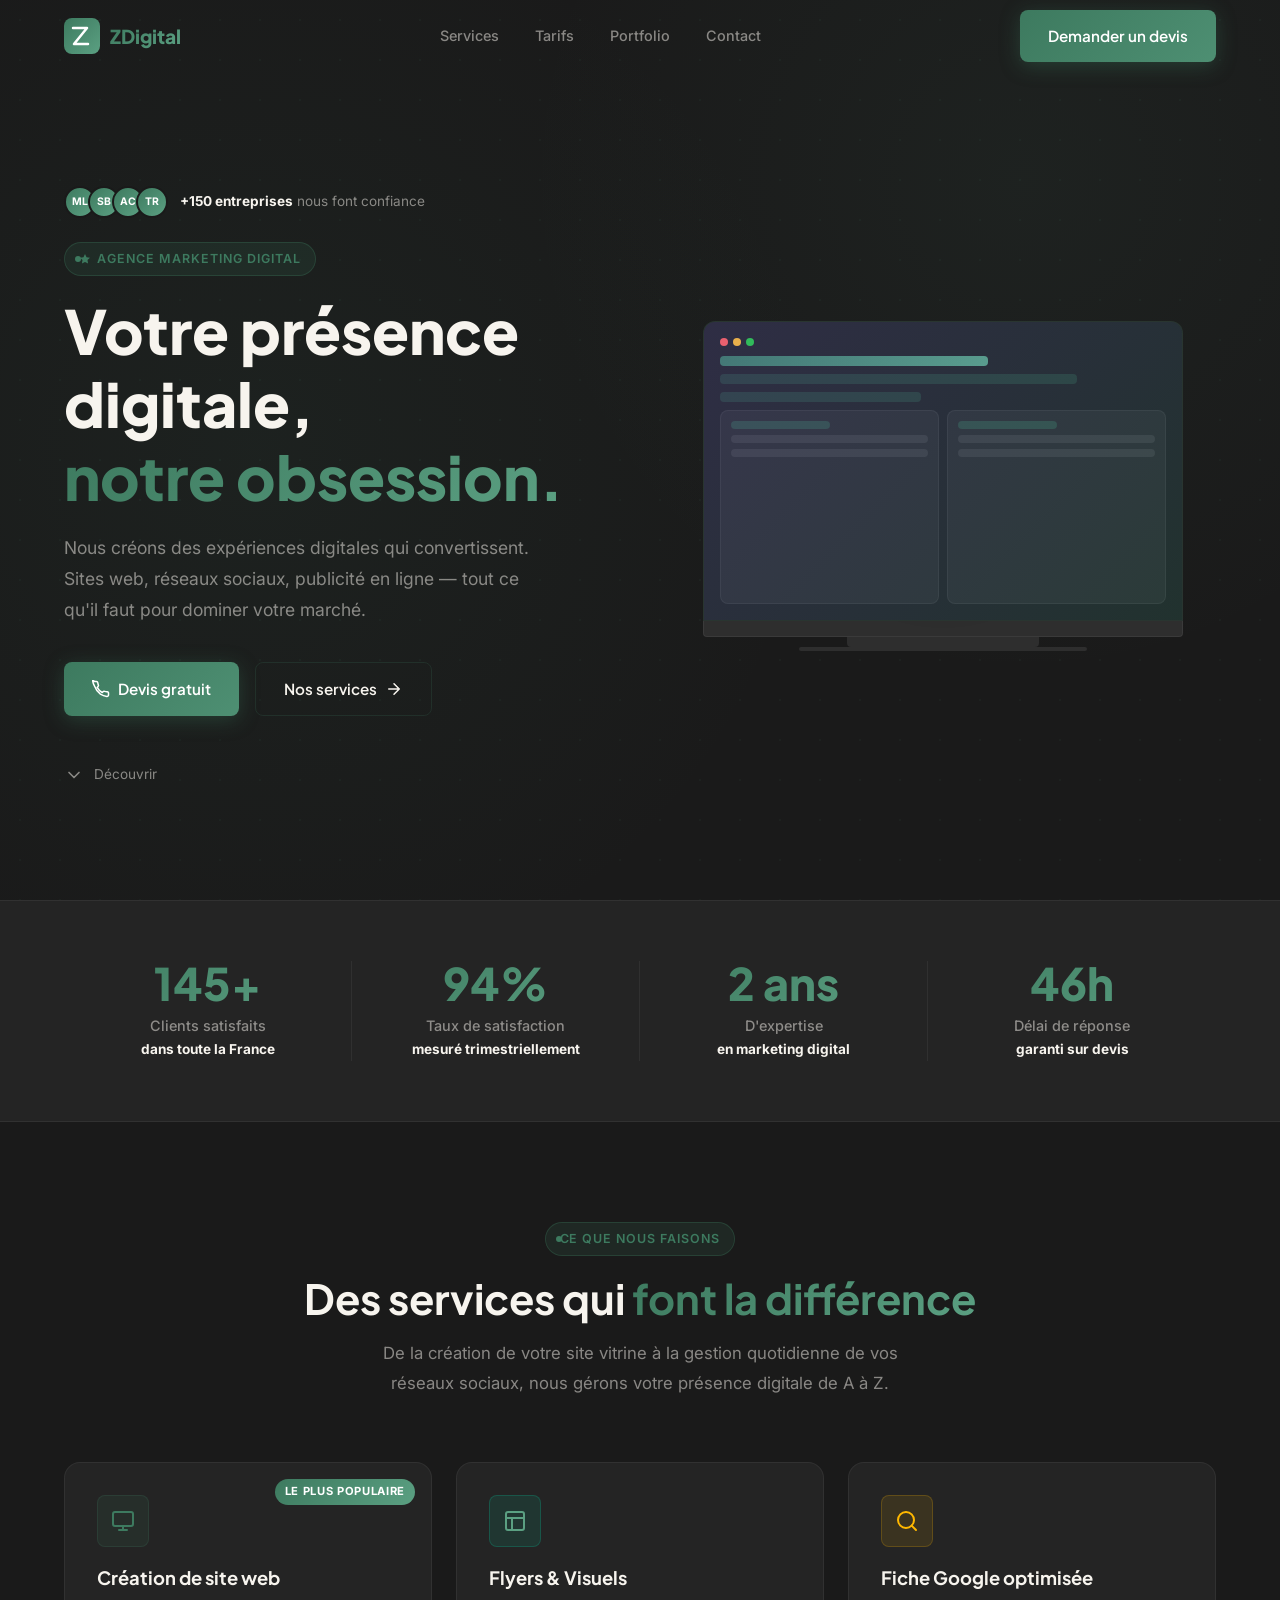
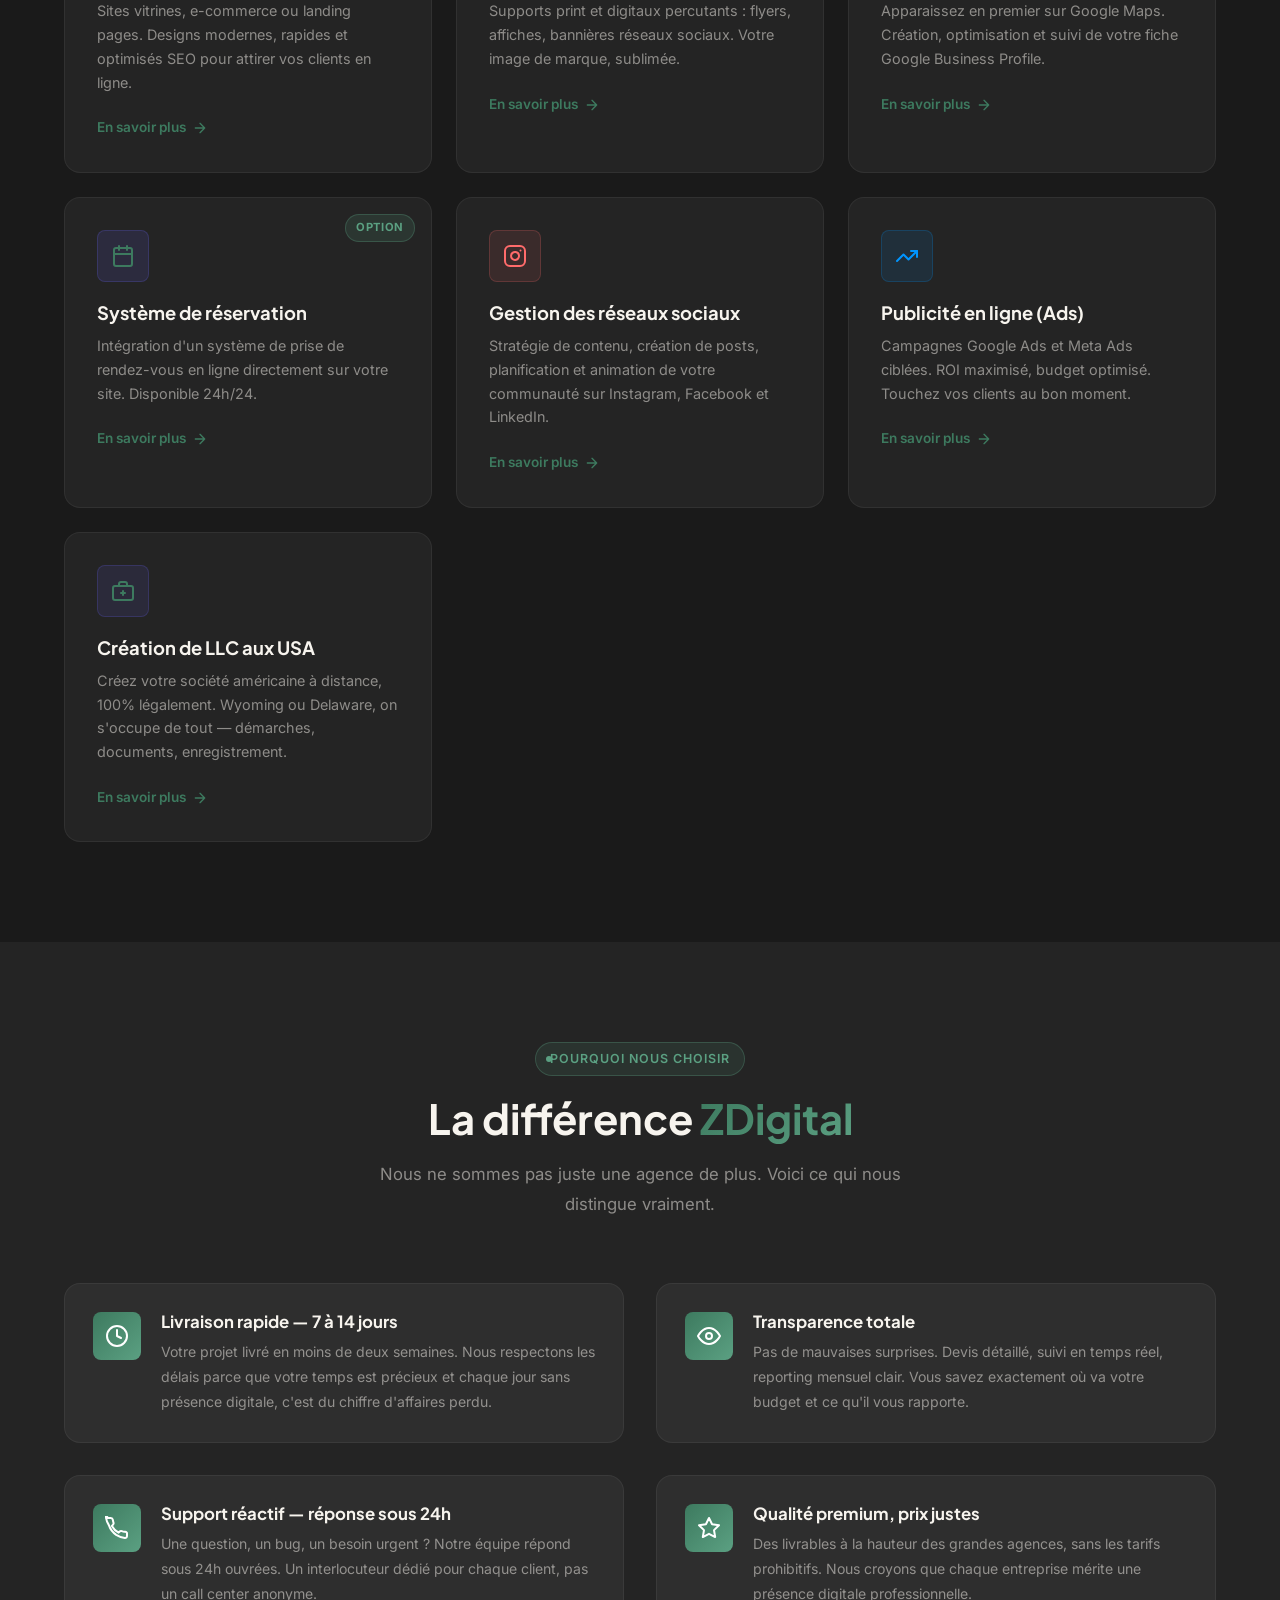
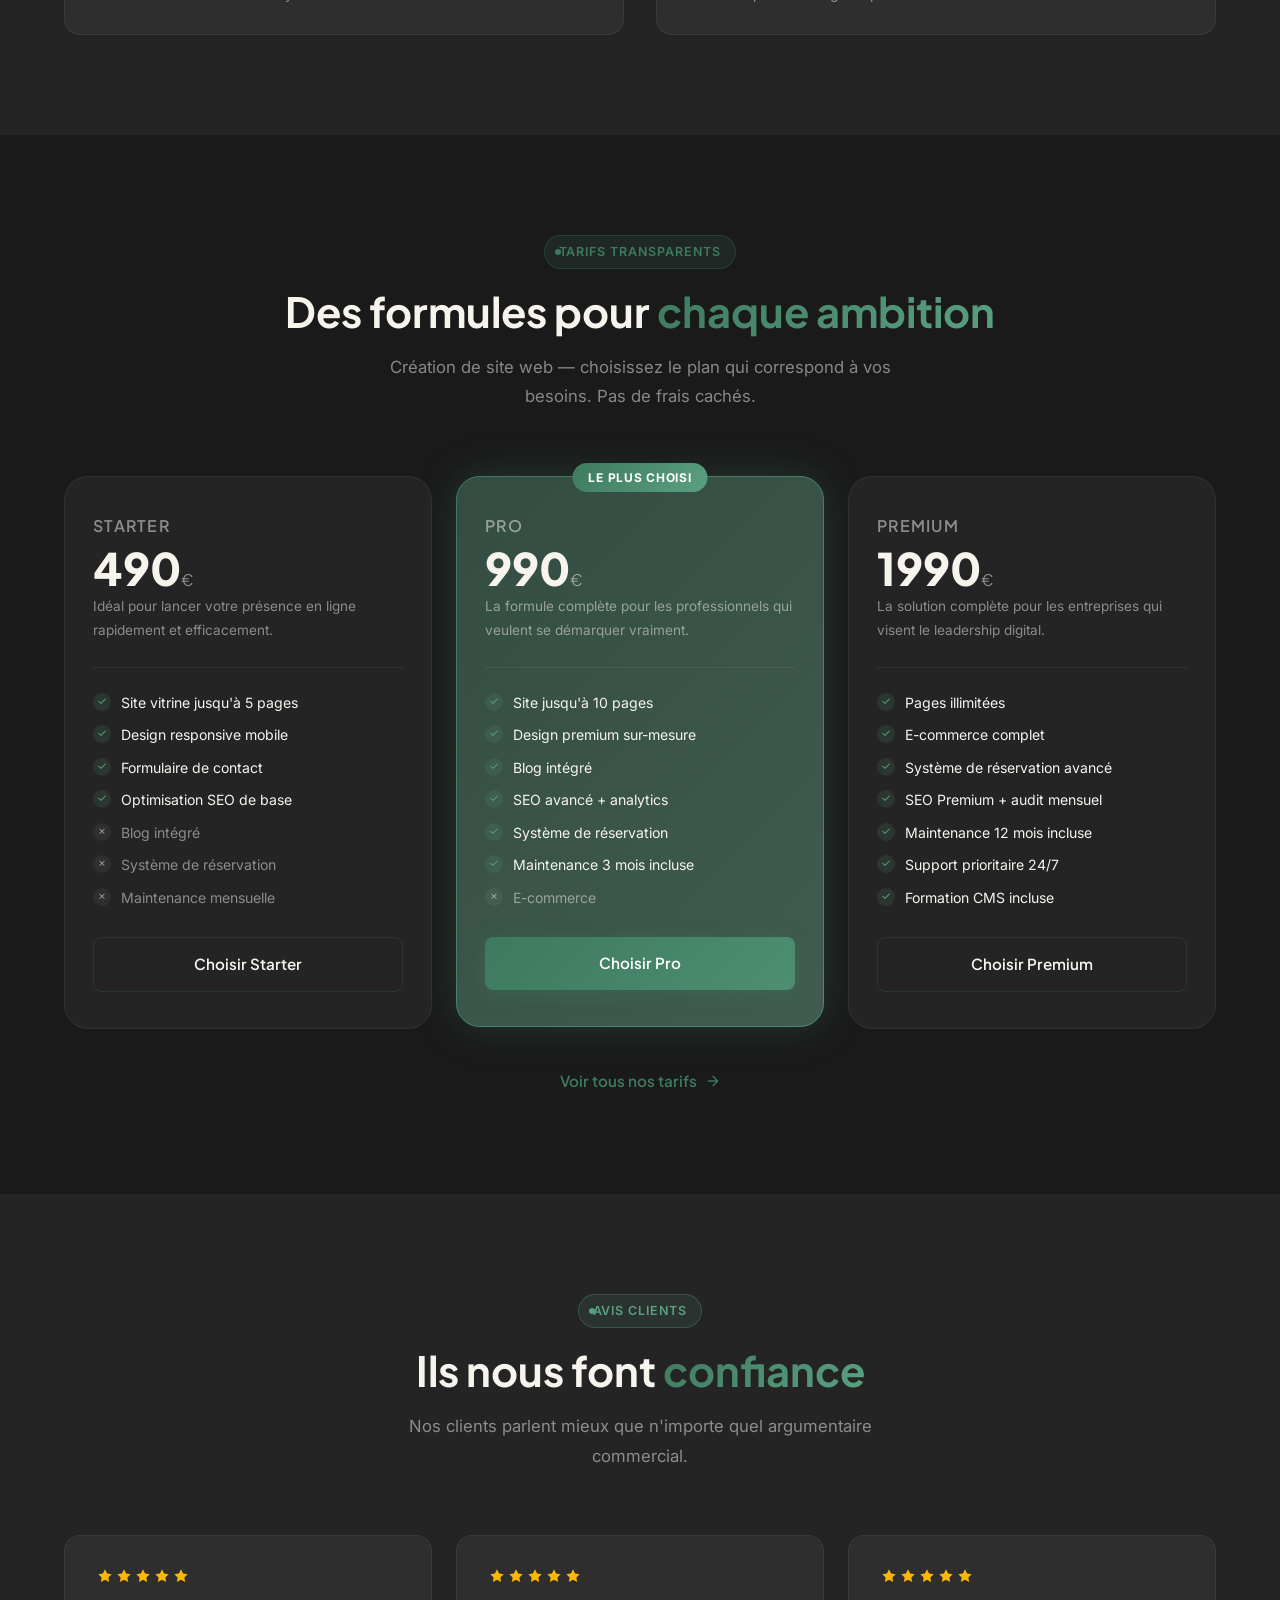
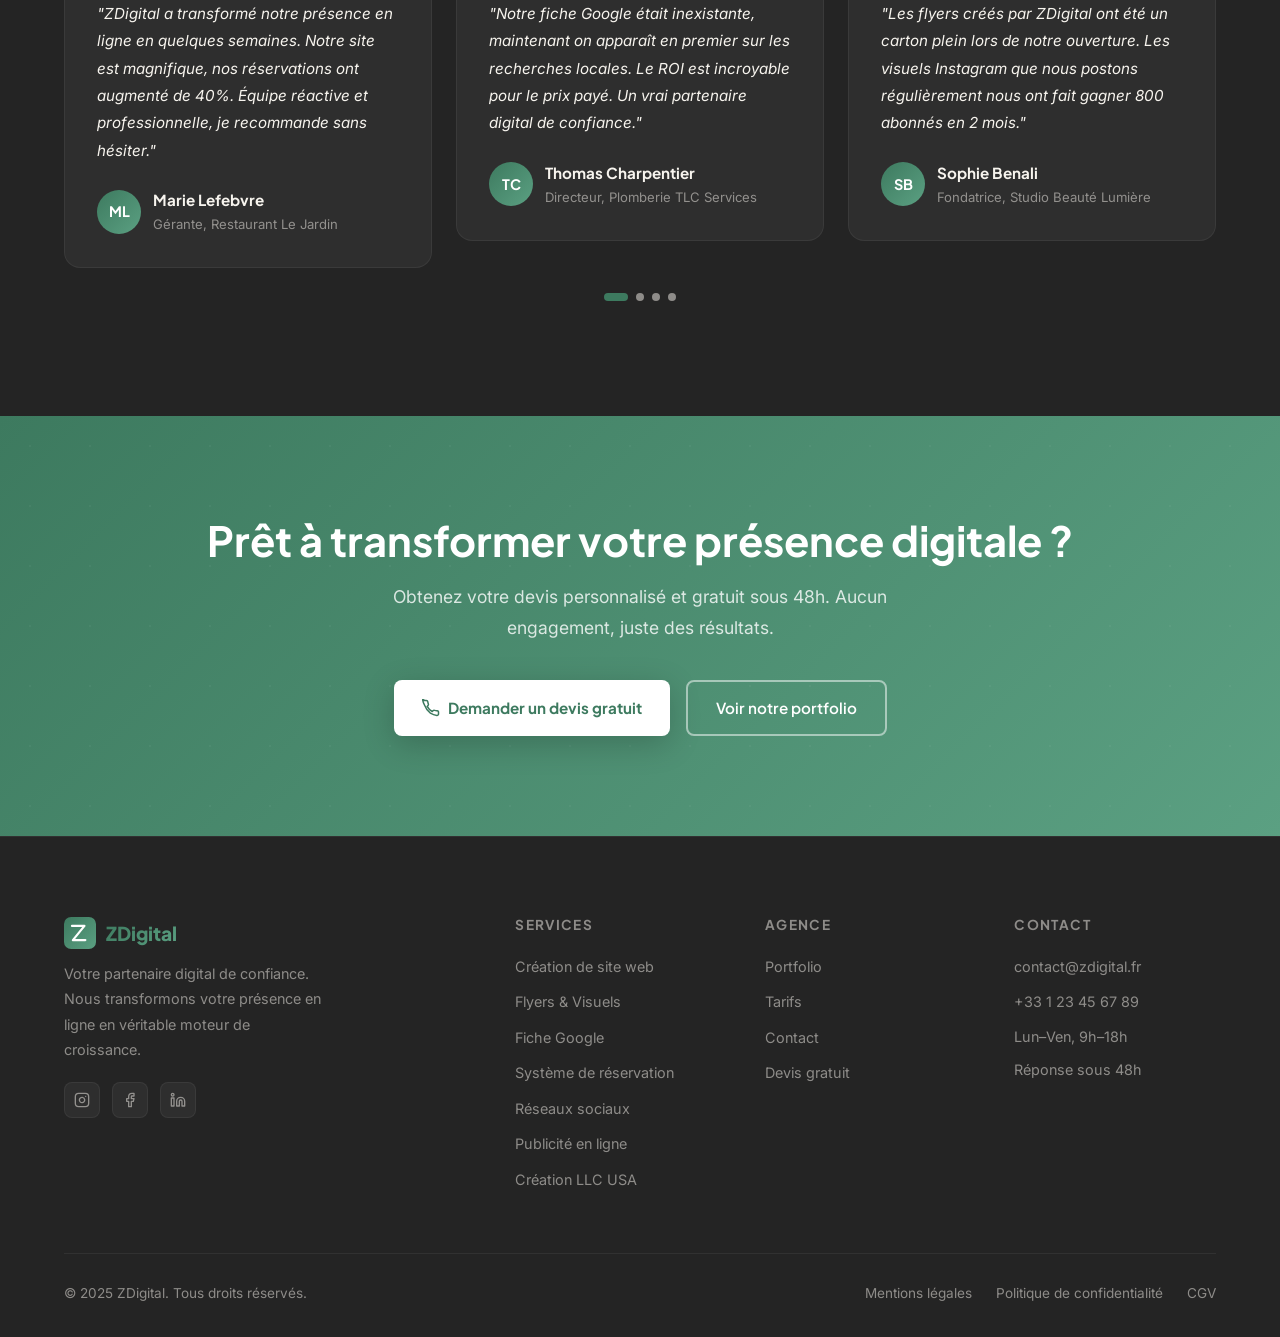
==== commit 70fb5648: "feat: rebrand to sage green & cream palette" ====
--- a/index.html
+++ b/index.html
@@ -90,8 +90,8 @@
             <path d="M9 10h14l-13 16h14" stroke="#ffffff" stroke-width="2.5" stroke-linecap="round" stroke-linejoin="round"/>
             <defs>
               <linearGradient id="logoGrad" x1="0" y1="0" x2="36" y2="36" gradientUnits="userSpaceOnUse">
-                <stop stop-color="#6C63FF"/>
-                <stop offset="1" stop-color="#00D4AA"/>
+                <stop stop-color="#3D7A5F"/>
+                <stop offset="1" stop-color="#5BA082"/>
               </linearGradient>
             </defs>
           </svg>
@@ -676,8 +676,8 @@
               <path d="M9 10h14l-13 16h14" stroke="#ffffff" stroke-width="2.5" stroke-linecap="round" stroke-linejoin="round"/>
               <defs>
                 <linearGradient id="footerLogoGrad" x1="0" y1="0" x2="36" y2="36" gradientUnits="userSpaceOnUse">
-                  <stop stop-color="#6C63FF"/>
-                  <stop offset="1" stop-color="#00D4AA"/>
+                  <stop stop-color="#3D7A5F"/>
+                  <stop offset="1" stop-color="#5BA082"/>
                 </linearGradient>
               </defs>
             </svg>
--- a/css/main.css
+++ b/css/main.css
@@ -6,19 +6,19 @@
 
 /* ── Custom Properties ── */
 :root {
-  --bg: #0A0F1E;
-  --surface: #13192C;
-  --surface-2: #1C2440;
-  --accent: #6C63FF;
-  --accent-2: #00D4AA;
-  --text: #F4F4F8;
-  --text-muted: #8A8FA8;
-  --gradient: linear-gradient(135deg, #6C63FF 0%, #00D4AA 100%);
-  --gradient-r: linear-gradient(135deg, #00D4AA 0%, #6C63FF 100%);
-  --border: 1px solid rgba(108, 99, 255, 0.2);
+  --bg: #1A1A1A;
+  --surface: #242424;
+  --surface-2: #2e2e2e;
+  --accent: #3D7A5F;
+  --accent-2: #5BA082;
+  --text: #F7F4EE;
+  --text-muted: rgba(247,244,238,0.5);
+  --gradient: linear-gradient(135deg, #3D7A5F 0%, #5BA082 100%);
+  --gradient-r: linear-gradient(135deg, #5BA082 0%, #3D7A5F 100%);
+  --border: 1px solid rgba(61, 122, 95, 0.2);
   --border-subtle: 1px solid rgba(255, 255, 255, 0.06);
-  --shadow-glow: 0 0 40px rgba(108, 99, 255, 0.3);
-  --shadow-glow-sm: 0 0 20px rgba(108, 99, 255, 0.2);
+  --shadow-glow: 0 0 40px rgba(61, 122, 95, 0.3);
+  --shadow-glow-sm: 0 0 20px rgba(61, 122, 95, 0.2);
   --shadow-card: 0 8px 32px rgba(0, 0, 0, 0.4);
   --radius: 16px;
   --radius-sm: 8px;
@@ -125,16 +125,16 @@
   font-weight: 600;
   letter-spacing: 0.08em;
   text-transform: uppercase;
-  background: rgba(108, 99, 255, 0.15);
+  background: rgba(61, 122, 95, 0.15);
   color: var(--accent);
-  border: 1px solid rgba(108, 99, 255, 0.3);
+  border: 1px solid rgba(61, 122, 95, 0.3);
   margin-bottom: 18px;
 }
 
 .tag-turquoise {
-  background: rgba(0, 212, 170, 0.12);
+  background: rgba(91, 160, 130, 0.12);
   color: var(--accent-2);
-  border-color: rgba(0, 212, 170, 0.3);
+  border-color: rgba(91, 160, 130, 0.3);
 }
 
 .gradient-text {
@@ -162,12 +162,12 @@
 .btn-primary {
   background: var(--gradient);
   color: #fff;
-  box-shadow: 0 4px 20px rgba(108, 99, 255, 0.35);
+  box-shadow: 0 4px 20px rgba(61, 122, 95, 0.35);
 }
 
 .btn-primary:hover {
   transform: translateY(-2px);
-  box-shadow: 0 8px 32px rgba(108, 99, 255, 0.5);
+  box-shadow: 0 8px 32px rgba(61, 122, 95, 0.5);
 }
 
 .btn-outline {
@@ -177,7 +177,7 @@
 }
 
 .btn-outline:hover {
-  background: rgba(108, 99, 255, 0.1);
+  background: rgba(61, 122, 95, 0.1);
   border-color: var(--accent);
   color: var(--accent);
 }
@@ -353,15 +353,15 @@
   position: absolute;
   inset: 0;
   background-image:
-    radial-gradient(circle at 20% 50%, rgba(108, 99, 255, 0.08) 0%, transparent 50%),
-    radial-gradient(circle at 80% 20%, rgba(0, 212, 170, 0.06) 0%, transparent 40%);
+    radial-gradient(circle at 20% 50%, rgba(61, 122, 95, 0.08) 0%, transparent 50%),
+    radial-gradient(circle at 80% 20%, rgba(91, 160, 130, 0.06) 0%, transparent 40%);
   pointer-events: none;
 }
 
 .hero__dots {
   position: absolute;
   inset: 0;
-  background-image: radial-gradient(circle, rgba(108, 99, 255, 0.25) 1px, transparent 1px);
+  background-image: radial-gradient(circle, rgba(61, 122, 95, 0.25) 1px, transparent 1px);
   background-size: 40px 40px;
   opacity: 0.3;
   pointer-events: none;
@@ -504,7 +504,7 @@
 .laptop__bar {
   height: 10px;
   border-radius: 4px;
-  background: rgba(108, 99, 255, 0.3);
+  background: rgba(61, 122, 95, 0.3);
 }
 
 .laptop__bar:nth-child(1) { width: 60%; background: var(--gradient); }
@@ -536,7 +536,7 @@
 
 .laptop__card-line:first-child {
   width: 50%;
-  background: rgba(108, 99, 255, 0.4);
+  background: rgba(61, 122, 95, 0.4);
 }
 
 .laptop__base {
@@ -567,7 +567,7 @@
   position: absolute;
   width: 200px;
   height: 200px;
-  background: radial-gradient(circle, rgba(108, 99, 255, 0.4) 0%, transparent 70%);
+  background: radial-gradient(circle, rgba(61, 122, 95, 0.4) 0%, transparent 70%);
   border-radius: 50%;
   top: 50%;
   left: 50%;
@@ -645,14 +645,14 @@
   content: '';
   position: absolute;
   inset: 0;
-  background: linear-gradient(135deg, rgba(108, 99, 255, 0.05) 0%, transparent 60%);
+  background: linear-gradient(135deg, rgba(61, 122, 95, 0.05) 0%, transparent 60%);
   opacity: 0;
   transition: opacity var(--transition);
   border-radius: inherit;
 }
 
 .service-card:hover {
-  border-color: rgba(108, 99, 255, 0.35);
+  border-color: rgba(61, 122, 95, 0.35);
   transform: translateY(-4px);
   box-shadow: var(--shadow-card), var(--shadow-glow-sm);
 }
@@ -679,16 +679,16 @@
 }
 
 .badge-option {
-  background: rgba(0, 212, 170, 0.15);
+  background: rgba(91, 160, 130, 0.15);
   color: var(--accent-2);
-  border: 1px solid rgba(0, 212, 170, 0.3);
+  border: 1px solid rgba(91, 160, 130, 0.3);
 }
 
 .service-card__icon {
   width: 52px;
   height: 52px;
-  background: rgba(108, 99, 255, 0.12);
-  border: 1px solid rgba(108, 99, 255, 0.2);
+  background: rgba(61, 122, 95, 0.12);
+  border: 1px solid rgba(61, 122, 95, 0.2);
   border-radius: var(--radius-sm);
   display: flex;
   align-items: center;
@@ -699,8 +699,8 @@
 }
 
 .service-card:hover .service-card__icon {
-  background: rgba(108, 99, 255, 0.2);
-  box-shadow: 0 0 16px rgba(108, 99, 255, 0.3);
+  background: rgba(61, 122, 95, 0.2);
+  box-shadow: 0 0 16px rgba(61, 122, 95, 0.3);
 }
 
 .service-card h3 {
@@ -748,7 +748,7 @@
 }
 
 .why-card:hover {
-  border-color: rgba(108, 99, 255, 0.25);
+  border-color: rgba(61, 122, 95, 0.25);
   transform: translateY(-2px);
 }
 
@@ -886,7 +886,7 @@
 }
 
 .plan-feature--yes .plan-feature__icon {
-  background: rgba(0, 212, 170, 0.15);
+  background: rgba(91, 160, 130, 0.15);
   color: var(--accent-2);
 }
 
@@ -1075,7 +1075,7 @@
 }
 
 .footer__social:hover {
-  background: rgba(108, 99, 255, 0.15);
+  background: rgba(61, 122, 95, 0.15);
   border-color: var(--accent);
   color: var(--accent);
 }
@@ -1164,7 +1164,7 @@
   transform: translateX(-50%);
   width: 600px;
   height: 600px;
-  background: radial-gradient(circle, rgba(108, 99, 255, 0.12) 0%, transparent 70%);
+  background: radial-gradient(circle, rgba(61, 122, 95, 0.12) 0%, transparent 70%);
   pointer-events: none;
 }
 
--- a/css/components.css
+++ b/css/components.css
@@ -33,13 +33,13 @@
 
 .tab-btn:hover {
   color: var(--text);
-  background: rgba(108, 99, 255, 0.08);
+  background: rgba(61, 122, 95, 0.08);
 }
 
 .tab-btn.active {
   background: var(--gradient);
   color: #fff;
-  box-shadow: 0 4px 16px rgba(108, 99, 255, 0.3);
+  box-shadow: 0 4px 16px rgba(61, 122, 95, 0.3);
 }
 
 /* ── PRICING FULL PAGE ── */
@@ -122,7 +122,7 @@
 
 input:focus, textarea:focus, select:focus {
   border-color: var(--accent);
-  box-shadow: 0 0 0 3px rgba(108, 99, 255, 0.12);
+  box-shadow: 0 0 0 3px rgba(61, 122, 95, 0.12);
 }
 
 input.error, textarea.error, select.error {
@@ -172,7 +172,7 @@
   width: 64px;
   height: 64px;
   border-radius: 50%;
-  background: rgba(0, 212, 170, 0.15);
+  background: rgba(91, 160, 130, 0.15);
   border: 2px solid var(--accent-2);
   display: flex;
   align-items: center;
@@ -216,7 +216,7 @@
 }
 
 .reassurance-item:hover {
-  border-color: rgba(108, 99, 255, 0.25);
+  border-color: rgba(61, 122, 95, 0.25);
 }
 
 .reassurance-item__icon {
@@ -286,14 +286,14 @@
 
 .filter-btn:hover {
   color: var(--text);
-  border-color: rgba(108, 99, 255, 0.3);
+  border-color: rgba(61, 122, 95, 0.3);
 }
 
 .filter-btn.active {
   background: var(--gradient);
   color: #fff;
   border-color: transparent;
-  box-shadow: 0 4px 16px rgba(108, 99, 255, 0.3);
+  box-shadow: 0 4px 16px rgba(61, 122, 95, 0.3);
 }
 
 .portfolio-grid {
@@ -314,7 +314,7 @@
 .portfolio-card:hover {
   transform: translateY(-4px);
   box-shadow: var(--shadow-card), var(--shadow-glow-sm);
-  border-color: rgba(108, 99, 255, 0.25);
+  border-color: rgba(61, 122, 95, 0.25);
 }
 
 .portfolio-card__thumb {
@@ -383,24 +383,24 @@
 .portfolio-card__btn:hover { gap: 10px; }
 
 /* Category colors */
-.cat-web { background: rgba(108, 99, 255, 0.15); color: var(--accent); }
+.cat-web { background: rgba(61, 122, 95, 0.15); color: var(--accent); }
 .cat-print { background: rgba(255, 107, 107, 0.15); color: #FF6B6B; }
-.cat-social { background: rgba(0, 212, 170, 0.15); color: var(--accent-2); }
+.cat-social { background: rgba(91, 160, 130, 0.15); color: var(--accent-2); }
 .cat-google { background: rgba(255, 184, 0, 0.15); color: #FFB800; }
 
 /* Thumb gradients */
-.thumb-1 { background: linear-gradient(135deg, #6C63FF 0%, #9C4DFF 100%); }
+.thumb-1 { background: linear-gradient(135deg, #3D7A5F 0%, #9C4DFF 100%); }
 .thumb-2 { background: linear-gradient(135deg, #FF6B6B 0%, #FF8E53 100%); }
-.thumb-3 { background: linear-gradient(135deg, #00D4AA 0%, #00B4D8 100%); }
+.thumb-3 { background: linear-gradient(135deg, #5BA082 0%, #00B4D8 100%); }
 .thumb-4 { background: linear-gradient(135deg, #FFB800 0%, #FF6B35 100%); }
-.thumb-5 { background: linear-gradient(135deg, #6C63FF 0%, #00D4AA 100%); }
+.thumb-5 { background: linear-gradient(135deg, #3D7A5F 0%, #5BA082 100%); }
 .thumb-6 { background: linear-gradient(135deg, #FF6B6B 0%, #C85AC8 100%); }
-.thumb-7 { background: linear-gradient(135deg, #0095FF 0%, #6C63FF 100%); }
-.thumb-8 { background: linear-gradient(135deg, #00D4AA 0%, #00FF87 100%); }
+.thumb-7 { background: linear-gradient(135deg, #0095FF 0%, #3D7A5F 100%); }
+.thumb-8 { background: linear-gradient(135deg, #5BA082 0%, #00FF87 100%); }
 .thumb-9 { background: linear-gradient(135deg, #FFB800 0%, #FFEF61 100%); }
 .thumb-10 { background: linear-gradient(135deg, #FF6B6B 0%, #FF6BC8 100%); }
-.thumb-11 { background: linear-gradient(135deg, #6C63FF 0%, #0095FF 100%); }
-.thumb-12 { background: linear-gradient(135deg, #00D4AA 0%, #6C63FF 100%); }
+.thumb-11 { background: linear-gradient(135deg, #3D7A5F 0%, #0095FF 100%); }
+.thumb-12 { background: linear-gradient(135deg, #5BA082 0%, #3D7A5F 100%); }
 
 /* ── SERVICES PAGE ── */
 .service-section {
@@ -478,8 +478,8 @@
   width: 20px;
   height: 20px;
   border-radius: 50%;
-  background: rgba(0, 212, 170, 0.15);
-  border: 1px solid rgba(0, 212, 170, 0.3);
+  background: rgba(91, 160, 130, 0.15);
+  border: 1px solid rgba(91, 160, 130, 0.3);
   background-image: url("data:image/svg+xml,%3Csvg xmlns='http://www.w3.org/2000/svg' viewBox='0 0 24 24' fill='none' stroke='%2300D4AA' stroke-width='2.5'%3E%3Cpath d='M20 6L9 17l-5-5'/%3E%3C/svg%3E");
   background-size: 12px;
   background-repeat: no-repeat;
@@ -508,7 +508,7 @@
 }
 
 .accordion-item.open {
-  border-color: rgba(108, 99, 255, 0.3);
+  border-color: rgba(61, 122, 95, 0.3);
 }
 
 .accordion-trigger {
--- a/css/animations.css
+++ b/css/animations.css
@@ -239,7 +239,7 @@
 
 .swiper-button-next:hover,
 .swiper-button-prev:hover {
-  background: rgba(108, 99, 255, 0.15);
+  background: rgba(61, 122, 95, 0.15);
   border-color: var(--accent);
 }
 
